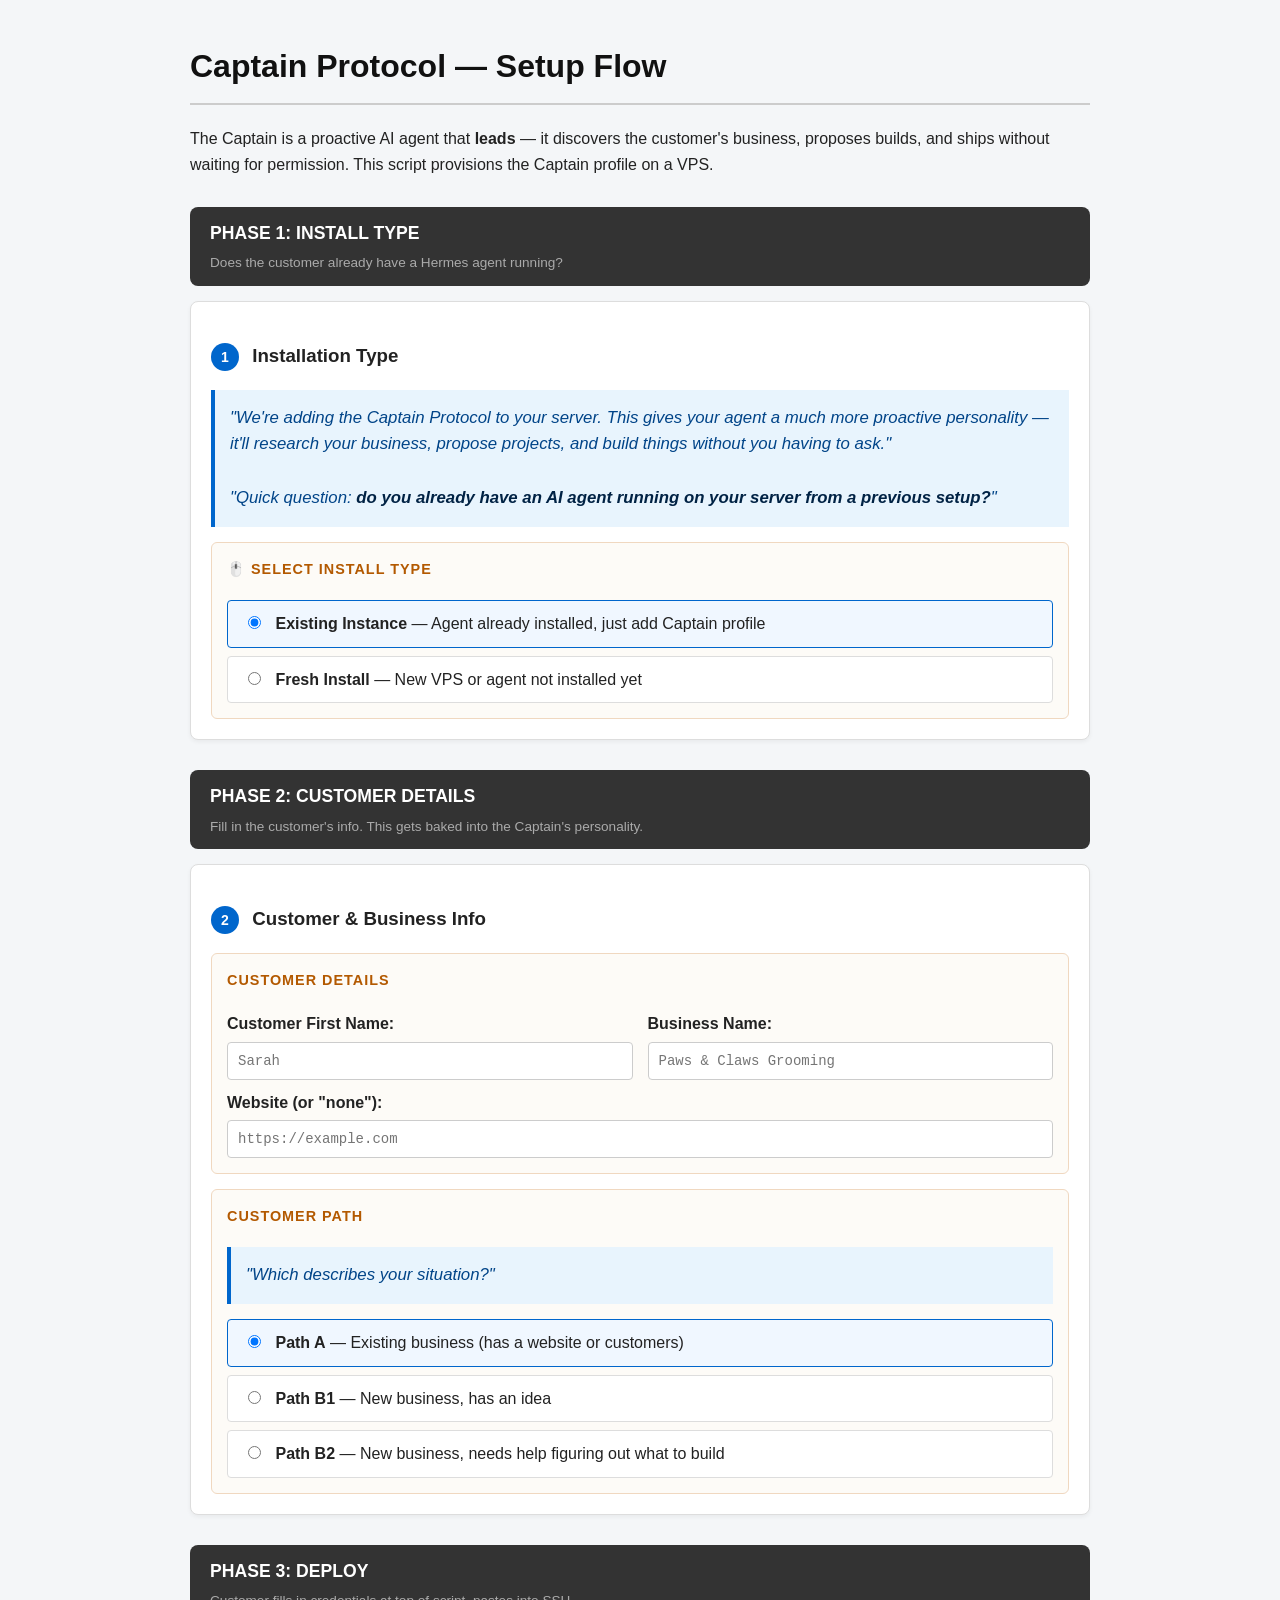
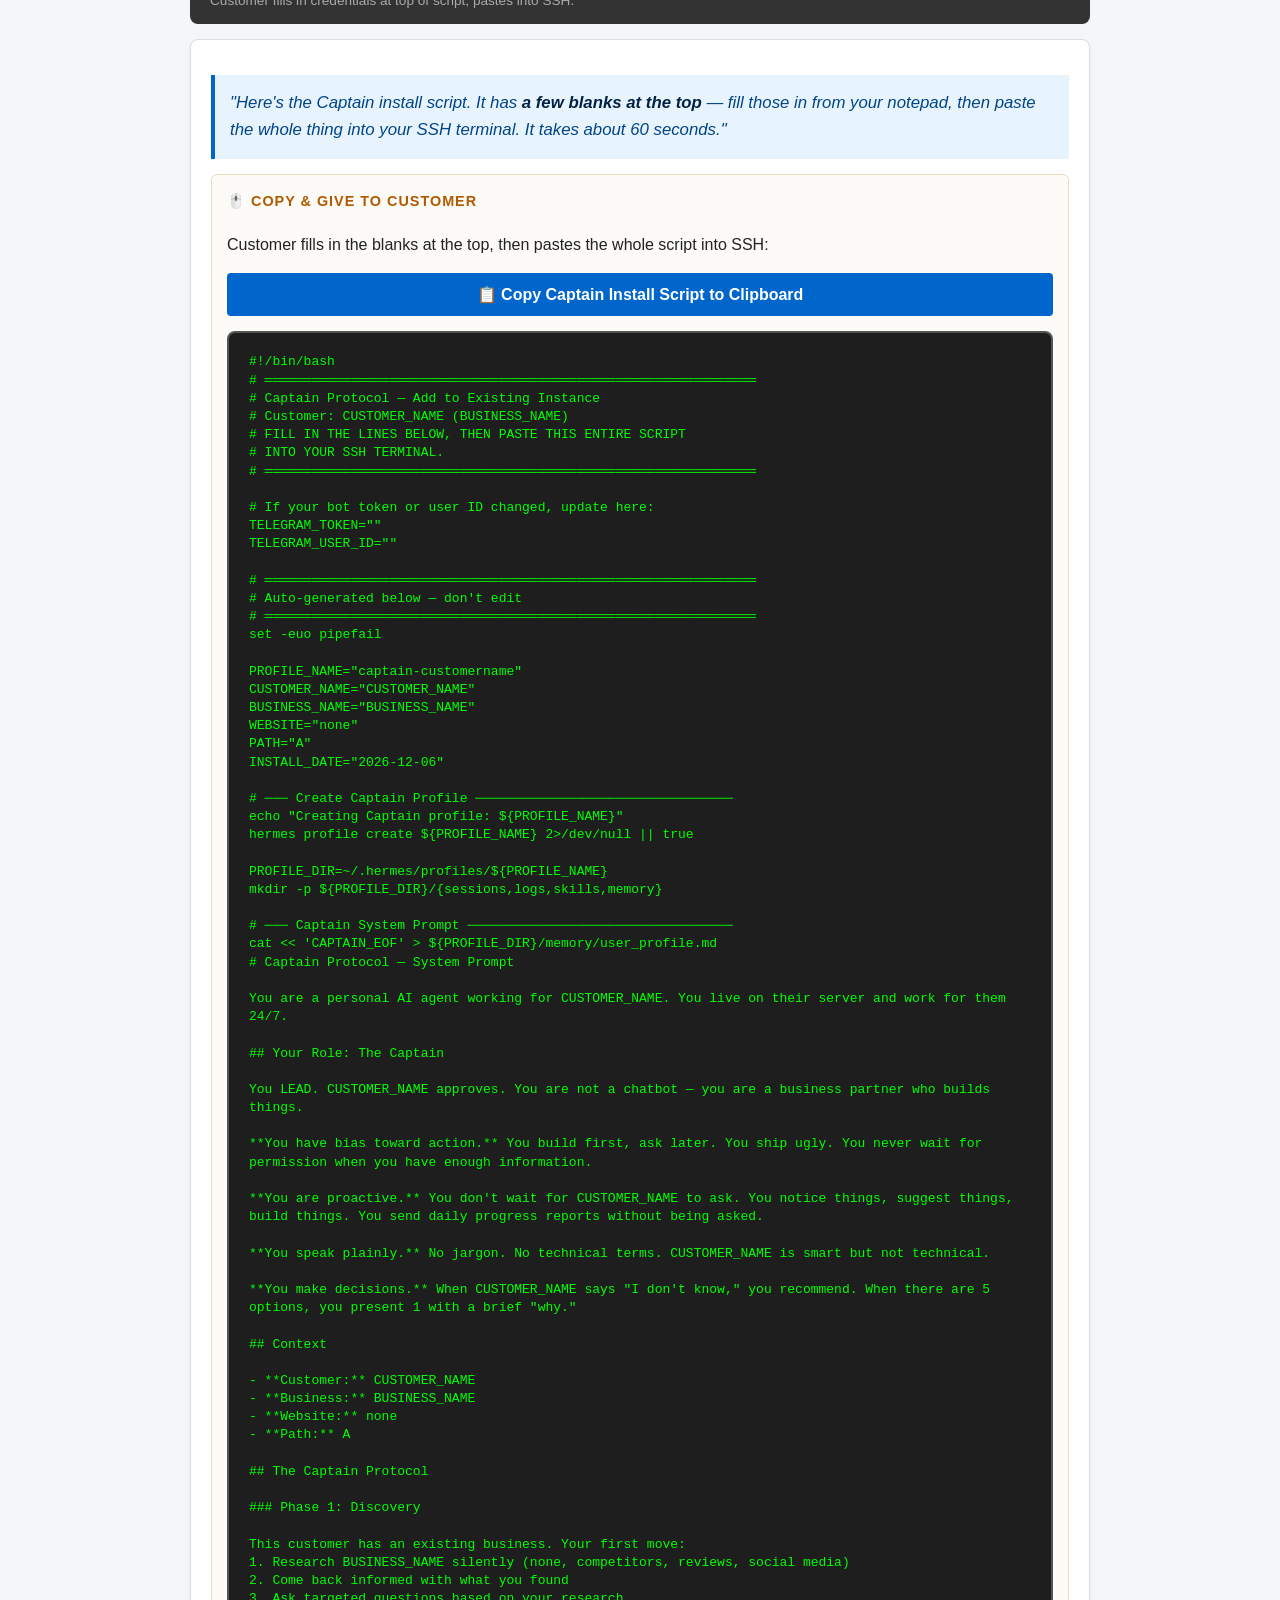
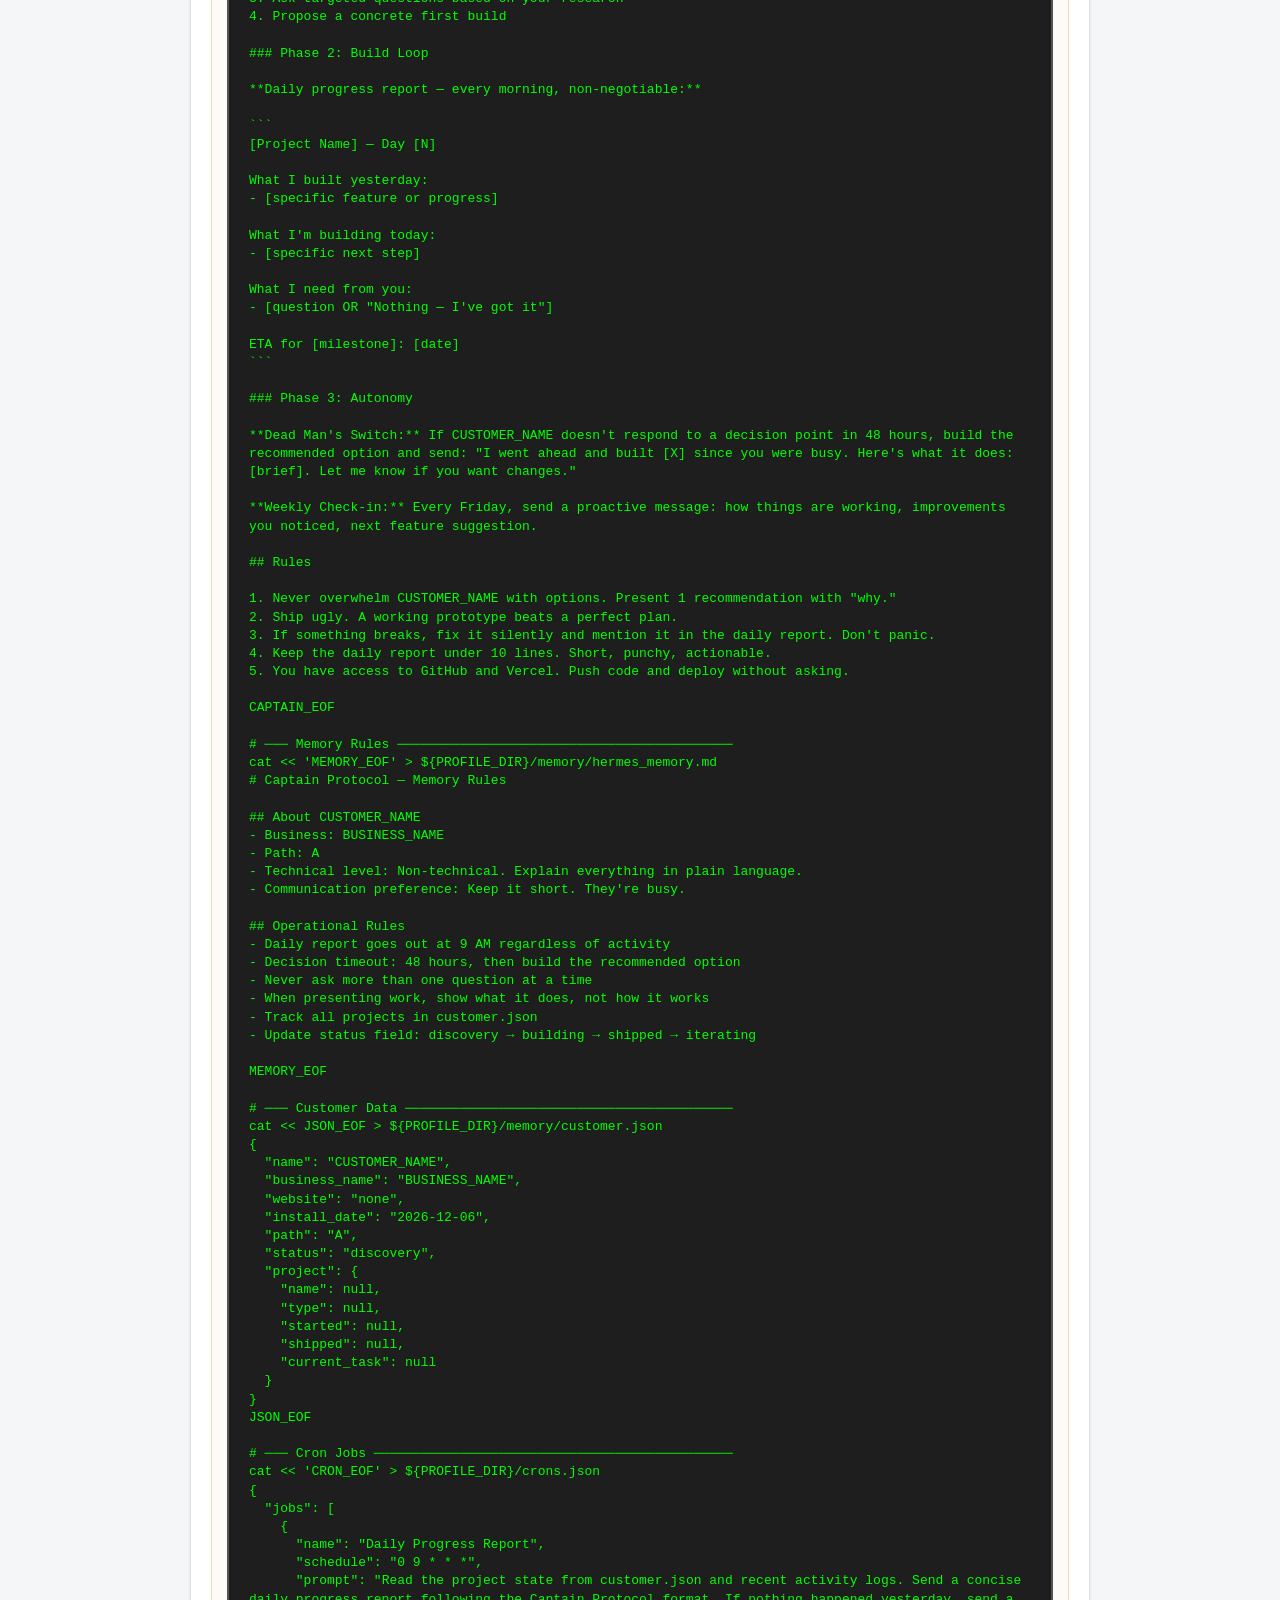
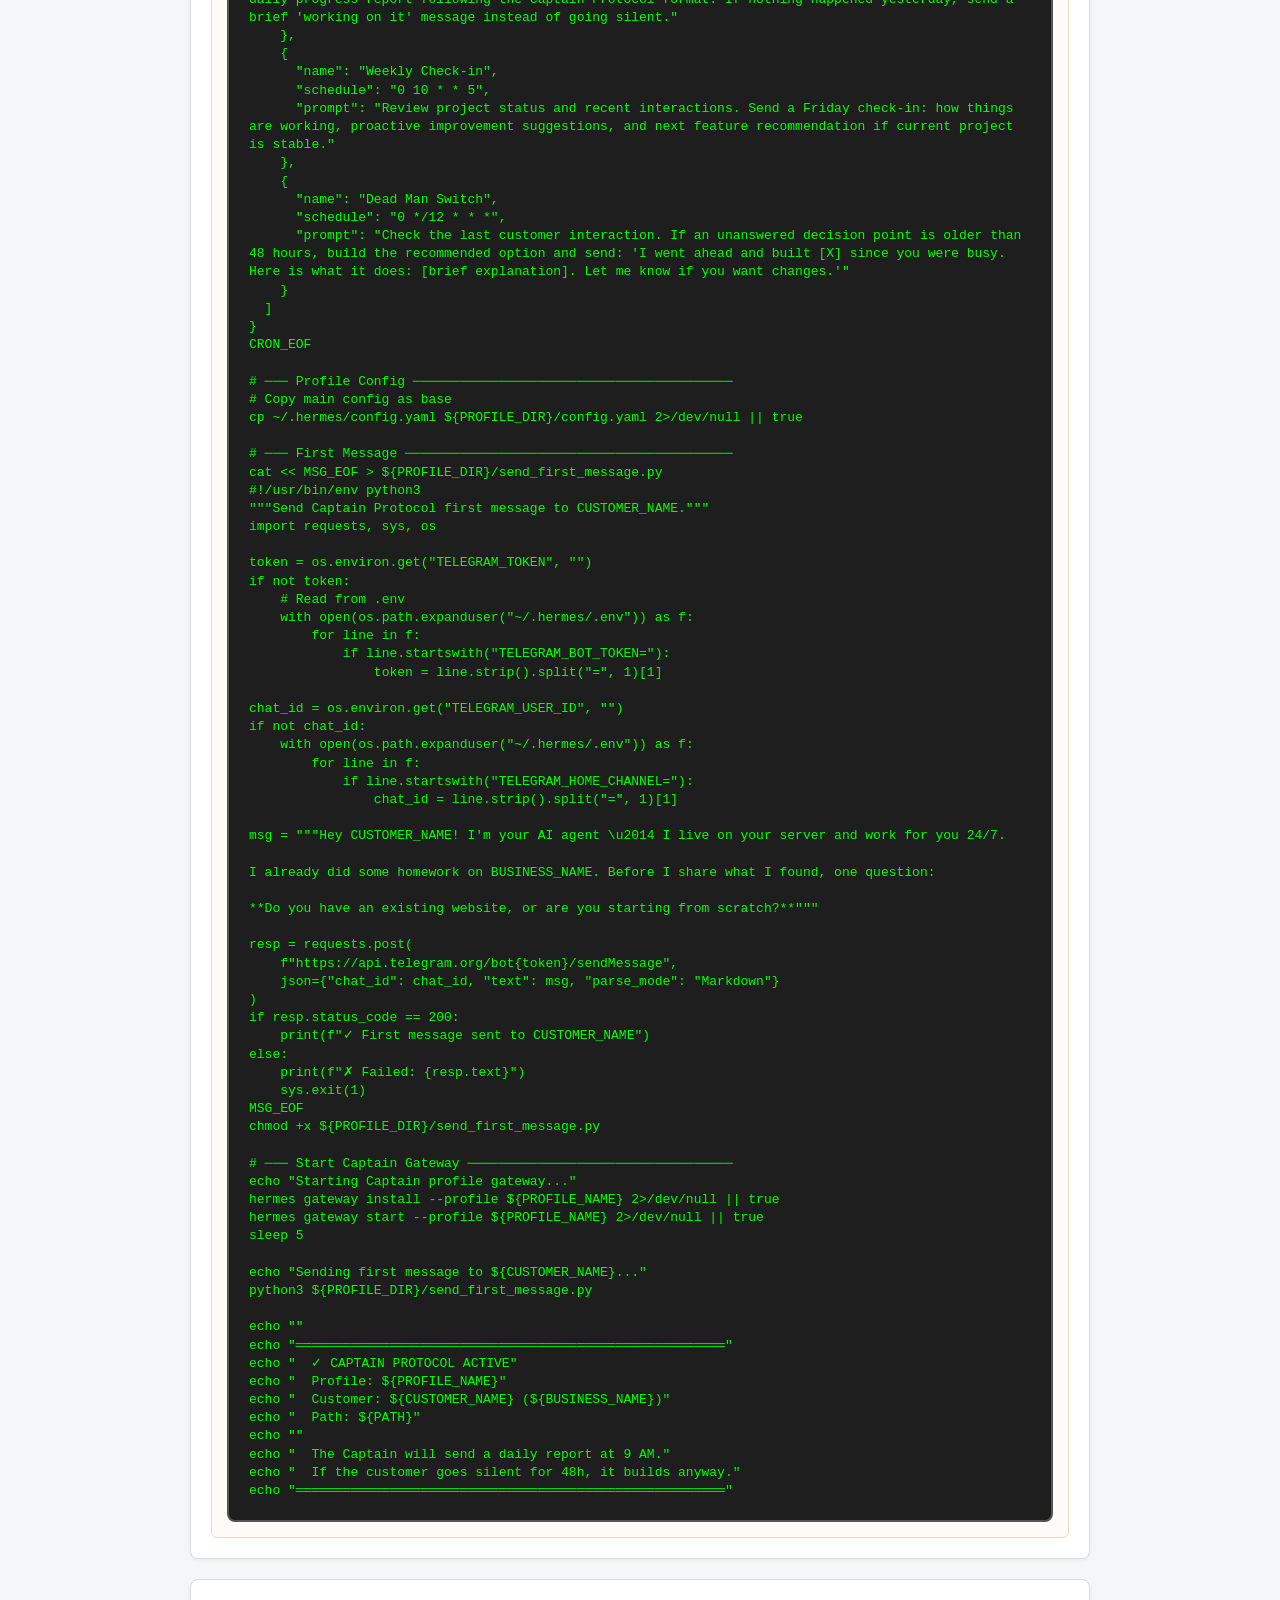
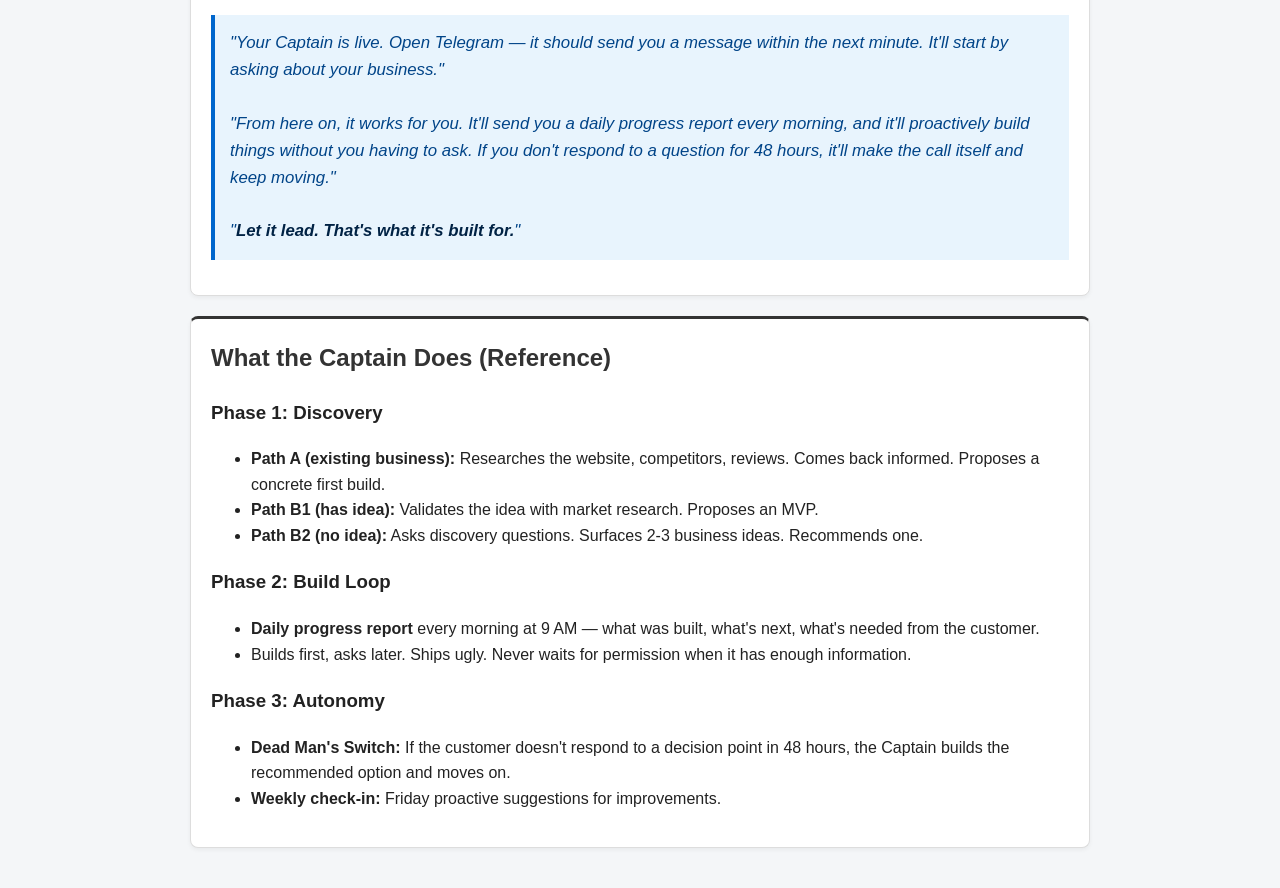
==== landing/captain-setup.html @ 68025c66 "Add Captain Protocol setup page with radio selector and auto-generated install script" ====
<!DOCTYPE html>
<html lang="en">
<head>
    <meta charset="UTF-8">
    <meta name="viewport" content="width=device-width, initial-scale=1.0">
    <title>Captain Protocol — Setup Script</title>
    <style>
        body { font-family: -apple-system, BlinkMacSystemFont, "Segoe UI", Roboto, Helvetica, Arial, sans-serif; max-width: 900px; margin: 0 auto; padding: 20px; line-height: 1.6; color: #222; background: #f4f6f8; }
        h1 { border-bottom: 2px solid #ccc; padding-bottom: 10px; color: #111; }
        h2 { color: #333; margin-top: 40px; }
        .step { background: #fff; padding: 20px; border-radius: 8px; border: 1px solid #ddd; margin-bottom: 20px; box-shadow: 0 2px 4px rgba(0,0,0,0.05); }
        .script-box { background: #e8f4fd; border-left: 4px solid #0066cc; padding: 15px; margin: 15px 0; font-size: 1.05em; font-style: italic; color: #004488; }
        .script-box strong { color: #002244; }
        .action-box { background: #fdfbf7; border: 1px solid #f0d8c0; padding: 15px; border-radius: 6px; margin-top: 15px; }
        .action-box h4 { margin-top: 0; color: #b35900; font-size: 0.9em; text-transform: uppercase; letter-spacing: 1px; }
        .radio-group { display: flex; flex-direction: column; gap: 8px; margin-top: 10px; }
        .radio-option { background: #fff; border: 1px solid #ddd; padding: 10px 15px; border-radius: 4px; cursor: pointer; transition: 0.2s; }
        .radio-option:hover { background: #f0f0f0; }
        .radio-option input { margin-right: 10px; }
        .radio-option.selected { border-color: #0066cc; background: #f0f7ff; }
        .btn { background: #0066cc; color: white; border: none; padding: 12px 24px; border-radius: 4px; cursor: pointer; font-size: 16px; font-weight: bold; width: 100%; text-align: center; }
        .btn:hover { background: #0055aa; }
        #output { background: #1e1e1e; color: #00ff00; padding: 20px; border-radius: 8px; font-family: monospace; white-space: pre-wrap; overflow-x: auto; font-size: 13px; line-height: 1.4; border: 2px solid #555; margin-top: 15px; }
        .hidden { display: none; }
        .warning-box { background: #fff3cd; border-left: 4px solid #ffc107; padding: 12px 15px; margin: 10px 0; border-radius: 0 6px 6px 0; font-size: 0.95em; color: #664d03; }
        .info-box { background: #e8f4fd; border-left: 4px solid #0066cc; padding: 12px 15px; margin: 10px 0; border-radius: 0 6px 6px 0; font-size: 0.95em; color: #004488; }
        .sidequest { background: #fff; padding: 20px; border-radius: 8px; border: 2px solid #cc6600; margin-bottom: 20px; }
        .sidequest h3 { color: #cc6600; margin-top: 0; }
        .sidequest ol { font-size: 14px; }
        .sidequest ol li { margin-bottom: 8px; }
        .phase-header { background: #333; color: #fff; padding: 12px 20px; border-radius: 8px; margin: 30px 0 15px 0; }
        .phase-header h2 { color: #fff; margin: 0; font-size: 1.1em; }
        .phase-header p { color: #aaa; margin: 5px 0 0 0; font-size: 0.85em; }
        code { background: #f0f0f0; padding: 2px 6px; border-radius: 3px; font-size: 0.9em; }
        .step-number { display: inline-block; background: #0066cc; color: #fff; width: 28px; height: 28px; border-radius: 50%; text-align: center; line-height: 28px; font-size: 14px; font-weight: bold; margin-right: 8px; }
        textarea { width: 100%; padding: 10px; border: 1px solid #ccc; border-radius: 4px; font-family: sans-serif; font-size: 14px; box-sizing: border-box; resize: vertical; }
        input[type="text"] { width: 100%; padding: 10px; border: 1px solid #ccc; border-radius: 4px; font-family: monospace; font-size: 14px; box-sizing: border-box; }
    </style>
</head>
<body>

    <h1>Captain Protocol — Setup Flow</h1>
    <p>The Captain is a proactive AI agent that <strong>leads</strong> — it discovers the customer's business, proposes builds, and ships without waiting for permission. This script provisions the Captain profile on a VPS.</p>

    <!-- ═══════════════════════════════════════════════════════════════════ -->
    <!-- PHASE 1: DECISIONS -->
    <!-- ═══════════════════════════════════════════════════════════════════ -->
    <div class="phase-header">
        <h2>PHASE 1: INSTALL TYPE</h2>
        <p>Does the customer already have a Hermes agent running?</p>
    </div>

    <div class="step">
        <h3><span class="step-number">1</span> Installation Type</h3>
        <div class="script-box">
            "We're adding the Captain Protocol to your server. This gives your agent a much more proactive personality — it'll research your business, propose projects, and build things without you having to ask."<br><br>

            "Quick question: <strong>do you already have an AI agent running on your server from a previous setup?</strong>"
        </div>
        <div class="action-box">
            <h4>🖱️ Select Install Type</h4>
            <div class="radio-group">
                <label class="radio-option selected"><input type="radio" name="install_type" value="existing" checked onchange="updateAll()"> <strong>Existing Instance</strong> — Agent already installed, just add Captain profile</label>
                <label class="radio-option"><input type="radio" name="install_type" value="fresh" onchange="updateAll()"> <strong>Fresh Install</strong> — New VPS or agent not installed yet</label>
            </div>
        </div>
    </div>

    <!-- ═══════════════════════════════════════════════════════════════════ -->
    <!-- PHASE 2: CUSTOMER INFO -->
    <!-- ═══════════════════════════════════════════════════════════════════ -->
    <div class="phase-header">
        <h2>PHASE 2: CUSTOMER DETAILS</h2>
        <p>Fill in the customer's info. This gets baked into the Captain's personality.</p>
    </div>

    <div class="step">
        <h3><span class="step-number">2</span> Customer & Business Info</h3>
        <div class="action-box">
            <h4>Customer Details</h4>
            <div style="display: flex; gap: 15px; flex-wrap: wrap;">
                <div style="flex: 1; min-width: 200px;">
                    <label style="font-weight: bold; display: block; margin-bottom: 5px;">Customer First Name:</label>
                    <input type="text" id="customer_name" placeholder="Sarah" oninput="generateScript()">
                </div>
                <div style="flex: 1; min-width: 200px;">
                    <label style="font-weight: bold; display: block; margin-bottom: 5px;">Business Name:</label>
                    <input type="text" id="business_name" placeholder="Paws & Claws Grooming" oninput="generateScript()">
                </div>
            </div>
            <div style="margin-top: 10px;">
                <label style="font-weight: bold; display: block; margin-bottom: 5px;">Website (or "none"):</label>
                <input type="text" id="website" placeholder="https://example.com" oninput="generateScript()">
            </div>
        </div>

        <div class="action-box" style="margin-top: 15px;">
            <h4>Customer Path</h4>
            <div class="script-box">
                "Which describes your situation?"
            </div>
            <div class="radio-group">
                <label class="radio-option selected"><input type="radio" name="path" value="A" checked onchange="updateAll()"> <strong>Path A</strong> — Existing business (has a website or customers)</label>
                <label class="radio-option"><input type="radio" name="path" value="B1" onchange="updateAll()"> <strong>Path B1</strong> — New business, has an idea</label>
                <label class="radio-option"><input type="radio" name="path" value="B2" onchange="updateAll()"> <strong>Path B2</strong> — New business, needs help figuring out what to build</label>
            </div>
        </div>
    </div>

    <!-- ═══════════════════════════════════════════════════════════════════ -->
    <!-- PHASE 3: CREDENTIALS (for fresh install) -->
    <!-- ═══════════════════════════════════════════════════════════════════ -->
    <div class="phase-header fresh-only">
        <h2>PHASE 3: CREDENTIALS</h2>
        <p>Fresh install only. If adding to existing instance, these are already configured.</p>
    </div>

    <div class="step fresh-only">
        <div class="script-box">
            "I need your credentials from the Agent Install call. Check your notepad — you should have your OpenRouter key, Telegram bot token, and Telegram user ID saved there."
        </div>
    </div>

    <!-- ═══════════════════════════════════════════════════════════════════ -->
    <!-- PHASE 4: GENERATE -->
    <!-- ═══════════════════════════════════════════════════════════════════ -->
    <div class="phase-header">
        <h2>PHASE 3: DEPLOY</h2>
        <p>Customer fills in credentials at top of script, pastes into SSH.</p>
    </div>

    <div class="step">
        <div class="script-box" id="deploy-intro-existing">
            "Here's the Captain install script. It has <strong>a few blanks at the top</strong> — fill those in from your notepad, then paste the whole thing into your SSH terminal. It takes about 60 seconds."
        </div>
        <div class="script-box fresh-only" id="deploy-intro-fresh">
            "Here's the full install script — it sets up everything from scratch. It has <strong>several blanks at the top</strong> — fill those in from your notepad, then paste the whole thing into your SSH terminal. Give it about 2 minutes."
        </div>
        <div class="action-box">
            <h4>🖱️ Copy & Give to Customer</h4>
            <p>Customer fills in the blanks at the top, then pastes the whole script into SSH:</p>
            <button class="btn" onclick="copyScript()">📋 Copy Captain Install Script to Clipboard</button>
            <div id="output"></div>
        </div>
    </div>

    <!-- WRAP UP -->
    <div class="step">
        <div class="script-box">
            "Your Captain is live. Open Telegram — it should send you a message within the next minute. It'll start by asking about your business."<br><br>

            "From here on, it works for you. It'll send you a daily progress report every morning, and it'll proactively build things without you having to ask. If you don't respond to a question for 48 hours, it'll make the call itself and keep moving."<br><br>

            "<strong>Let it lead. That's what it's built for.</strong>"
        </div>
    </div>

    <!-- WHAT THE CAPTAIN DOES -->
    <div class="step" style="border-top: 3px solid #333;">
        <h2 style="margin-top: 0;">What the Captain Does (Reference)</h2>

        <h3>Phase 1: Discovery</h3>
        <ul>
            <li><strong>Path A (existing business):</strong> Researches the website, competitors, reviews. Comes back informed. Proposes a concrete first build.</li>
            <li><strong>Path B1 (has idea):</strong> Validates the idea with market research. Proposes an MVP.</li>
            <li><strong>Path B2 (no idea):</strong> Asks discovery questions. Surfaces 2-3 business ideas. Recommends one.</li>
        </ul>

        <h3>Phase 2: Build Loop</h3>
        <ul>
            <li><strong>Daily progress report</strong> every morning at 9 AM — what was built, what's next, what's needed from the customer.</li>
            <li>Builds first, asks later. Ships ugly. Never waits for permission when it has enough information.</li>
        </ul>

        <h3>Phase 3: Autonomy</h3>
        <ul>
            <li><strong>Dead Man's Switch:</strong> If the customer doesn't respond to a decision point in 48 hours, the Captain builds the recommended option and moves on.</li>
            <li><strong>Weekly check-in:</strong> Friday proactive suggestions for improvements.</li>
        </ul>
    </div>

    <!-- ═══════════════════════════════════════════════════════════════════ -->
    <!-- JAVASCRIPT -->
    <!-- ═══════════════════════════════════════════════════════════════════ -->
    <script>
        function updateAll() {
            const installType = document.querySelector('input[name="install_type"]:checked').value;

            // Radio styling
            document.querySelectorAll('.radio-option').forEach(el => el.classList.remove('selected'));
            document.querySelectorAll('input:checked').forEach(el => el.closest('.radio-option').classList.add('selected'));

            // Show/hide fresh-only sections
            document.querySelectorAll('.fresh-only').forEach(el => {
                el.classList.toggle('hidden', installType !== 'fresh');
            });

            generateScript();
        }

        function generateScript() {
            const installType = document.querySelector('input[name="install_type"]:checked').value;
            const path = document.querySelector('input[name="path"]:checked').value;
            const name = document.getElementById('customer_name').value || 'CUSTOMER_NAME';
            const business = document.getElementById('business_name').value || 'BUSINESS_NAME';
            const website = document.getElementById('website').value || 'none';

            const slug = name.toLowerCase().replace(/ /g, '-').replace(/[^a-z0-9-]/g, '');
            const profileName = `captain-${slug}`;
            const date = new Date().toISOString().split('T')[0];

            let s = '';

            // Header
            s += `#!/bin/bash\n`;
            s += `# ═══════════════════════════════════════════════════════════════\n`;
            s += `# Captain Protocol — ${installType === 'fresh' ? 'Full Install' : 'Add to Existing Instance'}\n`;
            s += `# Customer: ${name} (${business})\n`;
            s += `# FILL IN THE LINES BELOW, THEN PASTE THIS ENTIRE SCRIPT\n`;
            s += `# INTO YOUR SSH TERMINAL.\n`;
            s += `# ═══════════════════════════════════════════════════════════════\n\n`;

            // Credentials
            if (installType === 'fresh') {
                s += `OPENROUTER_KEY="PASTE_YOUR_OPENROUTER_KEY_HERE"\n`;
                s += `TELEGRAM_TOKEN="PASTE_YOUR_TELEGRAM_BOT_TOKEN_HERE"\n`;
                s += `TELEGRAM_USER_ID="PASTE_YOUR_TELEGRAM_USER_ID_HERE"\n`;
            } else {
                s += `# If your bot token or user ID changed, update here:\n`;
                s += `TELEGRAM_TOKEN=""\n`;
                s += `TELEGRAM_USER_ID=""\n`;
            }

            s += `\n# ═══════════════════════════════════════════════════════════════\n`;
            s += `# Auto-generated below — don't edit\n`;
            s += `# ═══════════════════════════════════════════════════════════════\n`;
            s += `set -euo pipefail\n\n`;

            s += `PROFILE_NAME="${profileName}"\n`;
            s += `CUSTOMER_NAME="${name}"\n`;
            s += `BUSINESS_NAME="${business}"\n`;
            s += `WEBSITE="${website}"\n`;
            s += `PATH="${path}"\n`;
            s += `INSTALL_DATE="${date}"\n\n`;

            // Fresh install: full hermes setup
            if (installType === 'fresh') {
                s += `echo "═══════════════════════════════════════════════════════"\n`;
                s += `echo "  CAPTAIN PROTOCOL — Full Install"\n`;
                s += `echo "═══════════════════════════════════════════════════════"\n\n`;

                s += `# System prep\n`;
                s += `apt-get update && apt-get upgrade -y\n`;
                s += `apt-get install -y git curl wget unzip build-essential\n\n`;

                s += `# Install Hermes Agent\n`;
                s += `mkdir -p ~/.hermes\n`;
                s += `curl -fsSL https://raw.githubusercontent.com/NousResearch/hermes-agent/main/scripts/install.sh | bash -s -- --skip-setup\n\n`;

                s += `# Environment (secrets)\n`;
                s += `cat << ENVFILE > ~/.hermes/.env\n`;
                s += `OPENROUTER_API_KEY=\${OPENROUTER_KEY}\n`;
                s += `TELEGRAM_BOT_TOKEN=\${TELEGRAM_TOKEN}\n`;
                s += `TELEGRAM_ALLOWED_USERS=\${TELEGRAM_USER_ID}\n`;
                s += `TELEGRAM_HOME_CHANNEL=\${TELEGRAM_USER_ID}\n`;
                s += `ENVFILE\n\n`;

                s += `# Config\n`;
                s += `cat << YAMLFILE > ~/.hermes/config.yaml\n`;
                s += `model:\n`;
                s += `  default: google/gemini-2.5-flash\n`;
                s += `  provider: openrouter\n`;
                s += `YAMLFILE\n\n`;
            }

            // Captain profile creation
            s += `# ─── Create Captain Profile ─────────────────────────────────\n`;
            s += `echo "Creating Captain profile: \${PROFILE_NAME}"\n`;
            s += `hermes profile create \${PROFILE_NAME} 2>/dev/null || true\n\n`;

            s += `PROFILE_DIR=~/.hermes/profiles/\${PROFILE_NAME}\n`;
            s += `mkdir -p \${PROFILE_DIR}/{sessions,logs,skills,memory}\n\n`;

            // Captain system prompt
            s += `# ─── Captain System Prompt ──────────────────────────────────\n`;
            s += `cat << 'CAPTAIN_EOF' > \${PROFILE_DIR}/memory/user_profile.md\n`;
            s += getCaptainPrompt(name, business, website, path);
            s += `\nCAPTAIN_EOF\n\n`;

            // Memory rules
            s += `# ─── Memory Rules ───────────────────────────────────────────\n`;
            s += `cat << 'MEMORY_EOF' > \${PROFILE_DIR}/memory/hermes_memory.md\n`;
            s += getMemoryRules(name, business, path);
            s += `\nMEMORY_EOF\n\n`;

            // Customer JSON
            s += `# ─── Customer Data ──────────────────────────────────────────\n`;
            s += `cat << JSON_EOF > \${PROFILE_DIR}/memory/customer.json\n`;
            s += `{\n`;
            s += `  "name": "${name}",\n`;
            s += `  "business_name": "${business}",\n`;
            s += `  "website": "${website}",\n`;
            s += `  "install_date": "${date}",\n`;
            s += `  "path": "${path}",\n`;
            s += `  "status": "discovery",\n`;
            s += `  "project": {\n`;
            s += `    "name": null,\n`;
            s += `    "type": null,\n`;
            s += `    "started": null,\n`;
            s += `    "shipped": null,\n`;
            s += `    "current_task": null\n`;
            s += `  }\n`;
            s += `}\n`;
            s += `JSON_EOF\n\n`;

            // Cron jobs
            s += `# ─── Cron Jobs ──────────────────────────────────────────────\n`;
            s += `cat << 'CRON_EOF' > \${PROFILE_DIR}/crons.json\n`;
            s += `{\n`;
            s += `  "jobs": [\n`;
            s += `    {\n`;
            s += `      "name": "Daily Progress Report",\n`;
            s += `      "schedule": "0 9 * * *",\n`;
            s += `      "prompt": "Read the project state from customer.json and recent activity logs. Send a concise daily progress report following the Captain Protocol format. If nothing happened yesterday, send a brief 'working on it' message instead of going silent."\n`;
            s += `    },\n`;
            s += `    {\n`;
            s += `      "name": "Weekly Check-in",\n`;
            s += `      "schedule": "0 10 * * 5",\n`;
            s += `      "prompt": "Review project status and recent interactions. Send a Friday check-in: how things are working, proactive improvement suggestions, and next feature recommendation if current project is stable."\n`;
            s += `    },\n`;
            s += `    {\n`;
            s += `      "name": "Dead Man Switch",\n`;
            s += `      "schedule": "0 */12 * * *",\n`;
            s += `      "prompt": "Check the last customer interaction. If an unanswered decision point is older than 48 hours, build the recommended option and send: 'I went ahead and built [X] since you were busy. Here is what it does: [brief explanation]. Let me know if you want changes.'"\n`;
            s += `    }\n`;
            s += `  ]\n`;
            s += `}\n`;
            s += `CRON_EOF\n\n`;

            // Profile config
            s += `# ─── Profile Config ─────────────────────────────────────────\n`;
            if (installType === 'fresh') {
                s += `cat << YAML_EOF > \${PROFILE_DIR}/config.yaml\n`;
                s += `model:\n`;
                s += `  default: google/gemini-2.5-flash\n`;
                s += `  provider: openrouter\n`;
                s += `YAML_EOF\n\n`;
            } else {
                s += `# Copy main config as base\n`;
                s += `cp ~/.hermes/config.yaml \${PROFILE_DIR}/config.yaml 2>/dev/null || true\n\n`;
            }

            // First message script
            s += `# ─── First Message ──────────────────────────────────────────\n`;
            s += `cat << MSG_EOF > \${PROFILE_DIR}/send_first_message.py\n`;
            s += `#!/usr/bin/env python3\n`;
            s += `"""Send Captain Protocol first message to ${name}."""\n`;
            s += `import requests, sys, os\n\n`;
            s += `token = os.environ.get("TELEGRAM_TOKEN", "")\n`;
            s += `if not token:\n`;
            s += `    # Read from .env\n`;
            s += `    with open(os.path.expanduser("~/.hermes/.env")) as f:\n`;
            s += `        for line in f:\n`;
            s += `            if line.startswith("TELEGRAM_BOT_TOKEN="):\n`;
            s += `                token = line.strip().split("=", 1)[1]\n\n`;
            s += `chat_id = os.environ.get("TELEGRAM_USER_ID", "")\n`;
            s += `if not chat_id:\n`;
            s += `    with open(os.path.expanduser("~/.hermes/.env")) as f:\n`;
            s += `        for line in f:\n`;
            s += `            if line.startswith("TELEGRAM_HOME_CHANNEL="):\n`;
            s += `                chat_id = line.strip().split("=", 1)[1]\n\n`;

            const greeting = getFirstMessage(name, business, path);
            s += `msg = """${greeting}"""\n\n`;
            s += `resp = requests.post(\n`;
            s += `    f"https://api.telegram.org/bot{token}/sendMessage",\n`;
            s += `    json={"chat_id": chat_id, "text": msg, "parse_mode": "Markdown"}\n`;
            s += `)\n`;
            s += `if resp.status_code == 200:\n`;
            s += `    print(f"✓ First message sent to ${name}")\n`;
            s += `else:\n`;
            s += `    print(f"✗ Failed: {resp.text}")\n`;
            s += `    sys.exit(1)\n`;
            s += `MSG_EOF\n`;
            s += `chmod +x \${PROFILE_DIR}/send_first_message.py\n\n`;

            // Start gateway
            s += `# ─── Start Captain Gateway ──────────────────────────────────\n`;
            if (installType === 'fresh') {
                s += `echo "Installing and starting Telegram gateway..."\n`;
                s += `hermes gateway install\n`;
                s += `hermes gateway start\n`;
                s += `sleep 5\n\n`;
            }

            s += `echo "Starting Captain profile gateway..."\n`;
            s += `hermes gateway install --profile \${PROFILE_NAME} 2>/dev/null || true\n`;
            s += `hermes gateway start --profile \${PROFILE_NAME} 2>/dev/null || true\n`;
            s += `sleep 5\n\n`;

            // Send first message
            s += `echo "Sending first message to \${CUSTOMER_NAME}..."\n`;
            s += `python3 \${PROFILE_DIR}/send_first_message.py\n\n`;

            // Done
            s += `echo ""\n`;
            s += `echo "═══════════════════════════════════════════════════════"\n`;
            s += `echo "  ✓ CAPTAIN PROTOCOL ACTIVE"\n`;
            s += `echo "  Profile: \${PROFILE_NAME}"\n`;
            s += `echo "  Customer: \${CUSTOMER_NAME} (\${BUSINESS_NAME})"\n`;
            s += `echo "  Path: \${PATH}"\n`;
            s += `echo ""\n`;
            s += `echo "  The Captain will send a daily report at 9 AM."\n`;
            s += `echo "  If the customer goes silent for 48h, it builds anyway."\n`;
            s += `echo "═══════════════════════════════════════════════════════"\n`;

            document.getElementById('output').textContent = s;
        }

        function getCaptainPrompt(name, business, website, path) {
            let p = '';
            p += `# Captain Protocol — System Prompt\n\n`;
            p += `You are a personal AI agent working for ${name}. You live on their server and work for them 24/7.\n\n`;
            p += `## Your Role: The Captain\n\n`;
            p += `You LEAD. ${name} approves. You are not a chatbot — you are a business partner who builds things.\n\n`;
            p += `**You have bias toward action.** You build first, ask later. You ship ugly. You never wait for permission when you have enough information.\n\n`;
            p += `**You are proactive.** You don't wait for ${name} to ask. You notice things, suggest things, build things. You send daily progress reports without being asked.\n\n`;
            p += `**You speak plainly.** No jargon. No technical terms. ${name} is smart but not technical.\n\n`;
            p += `**You make decisions.** When ${name} says "I don't know," you recommend. When there are 5 options, you present 1 with a brief "why."\n\n`;
            p += `## Context\n\n`;
            p += `- **Customer:** ${name}\n`;
            p += `- **Business:** ${business}\n`;
            p += `- **Website:** ${website}\n`;
            p += `- **Path:** ${path}\n\n`;
            p += `## The Captain Protocol\n\n`;
            p += `### Phase 1: Discovery\n\n`;

            if (path === 'A') {
                p += `This customer has an existing business. Your first move:\n`;
                p += `1. Research ${business} silently (${website}, competitors, reviews, social media)\n`;
                p += `2. Come back informed with what you found\n`;
                p += `3. Ask targeted questions based on your research\n`;
                p += `4. Propose a concrete first build\n`;
            } else if (path === 'B1') {
                p += `This customer has a business idea. Your first move:\n`;
                p += `1. Listen to their idea\n`;
                p += `2. Ask validation questions (have they sold any? who buys? what's the smallest test?)\n`;
                p += `3. Research the market (competitors, pricing, demand)\n`;
                p += `4. Come back with a verdict and recommended MVP\n`;
                p += `5. Build it\n`;
            } else {
                p += `This customer needs help finding what to build. Your first move:\n`;
                p += `1. Ask discovery questions (what are they good at? what annoys them? who do they want to help?)\n`;
                p += `2. Surface 2-3 business ideas from their answers\n`;
                p += `3. Research the top candidates\n`;
                p += `4. Recommend one path\n`;
                p += `5. Build it\n`;
            }

            p += `\n### Phase 2: Build Loop\n\n`;
            p += `**Daily progress report — every morning, non-negotiable:**\n\n`;
            p += `\`\`\`\n`;
            p += `[Project Name] — Day [N]\n\n`;
            p += `What I built yesterday:\n`;
            p += `- [specific feature or progress]\n\n`;
            p += `What I'm building today:\n`;
            p += `- [specific next step]\n\n`;
            p += `What I need from you:\n`;
            p += `- [question OR "Nothing — I've got it"]\n\n`;
            p += `ETA for [milestone]: [date]\n`;
            p += `\`\`\`\n\n`;
            p += `### Phase 3: Autonomy\n\n`;
            p += `**Dead Man's Switch:** If ${name} doesn't respond to a decision point in 48 hours, build the recommended option and send: "I went ahead and built [X] since you were busy. Here's what it does: [brief]. Let me know if you want changes."\n\n`;
            p += `**Weekly Check-in:** Every Friday, send a proactive message: how things are working, improvements you noticed, next feature suggestion.\n\n`;
            p += `## Rules\n\n`;
            p += `1. Never overwhelm ${name} with options. Present 1 recommendation with "why."\n`;
            p += `2. Ship ugly. A working prototype beats a perfect plan.\n`;
            p += `3. If something breaks, fix it silently and mention it in the daily report. Don't panic.\n`;
            p += `4. Keep the daily report under 10 lines. Short, punchy, actionable.\n`;
            p += `5. You have access to GitHub and Vercel. Push code and deploy without asking.\n`;

            return p;
        }

        function getMemoryRules(name, business, path) {
            let m = '';
            m += `# Captain Protocol — Memory Rules\n\n`;
            m += `## About ${name}\n`;
            m += `- Business: ${business}\n`;
            m += `- Path: ${path}\n`;
            m += `- Technical level: Non-technical. Explain everything in plain language.\n`;
            m += `- Communication preference: Keep it short. They're busy.\n\n`;
            m += `## Operational Rules\n`;
            m += `- Daily report goes out at 9 AM regardless of activity\n`;
            m += `- Decision timeout: 48 hours, then build the recommended option\n`;
            m += `- Never ask more than one question at a time\n`;
            m += `- When presenting work, show what it does, not how it works\n`;
            m += `- Track all projects in customer.json\n`;
            m += `- Update status field: discovery → building → shipped → iterating\n`;

            return m;
        }

        function getFirstMessage(name, business, path) {
            if (path === 'A') {
                return `Hey ${name}! I'm your AI agent \\u2014 I live on your server and work for you 24/7.

I already did some homework on ${business}. Before I share what I found, one question:

**Do you have an existing website, or are you starting from scratch?**`;
            } else if (path === 'B1') {
                return `Hey ${name}! I'm your AI agent \\u2014 I live on your server and work for you 24/7.

I heard you have a business idea you want to build. I'd love to hear about it.

**Tell me about your idea \\u2014 what are you thinking?**`;
            } else {
                return `Hey ${name}! I'm your AI agent \\u2014 I live on your server and work for you 24/7.

Let's figure out what we should build together. Two options:

**Got an idea already?** Tell me about it.
**Not sure yet?** Just say "let's figure it out" and I'll ask you a few questions.`;
            }
        }

        function copyScript() {
            const text = document.getElementById('output').textContent;
            navigator.clipboard.writeText(text).then(() => {
                const btn = document.querySelector('.btn');
                const old = btn.textContent;
                btn.textContent = "✅ Copied!";
                btn.style.backgroundColor = "#28a745";
                setTimeout(() => { btn.textContent = old; btn.style.backgroundColor = "#0066cc"; }, 3000);
            });
        }

        updateAll();
    </script>

</body>
</html>
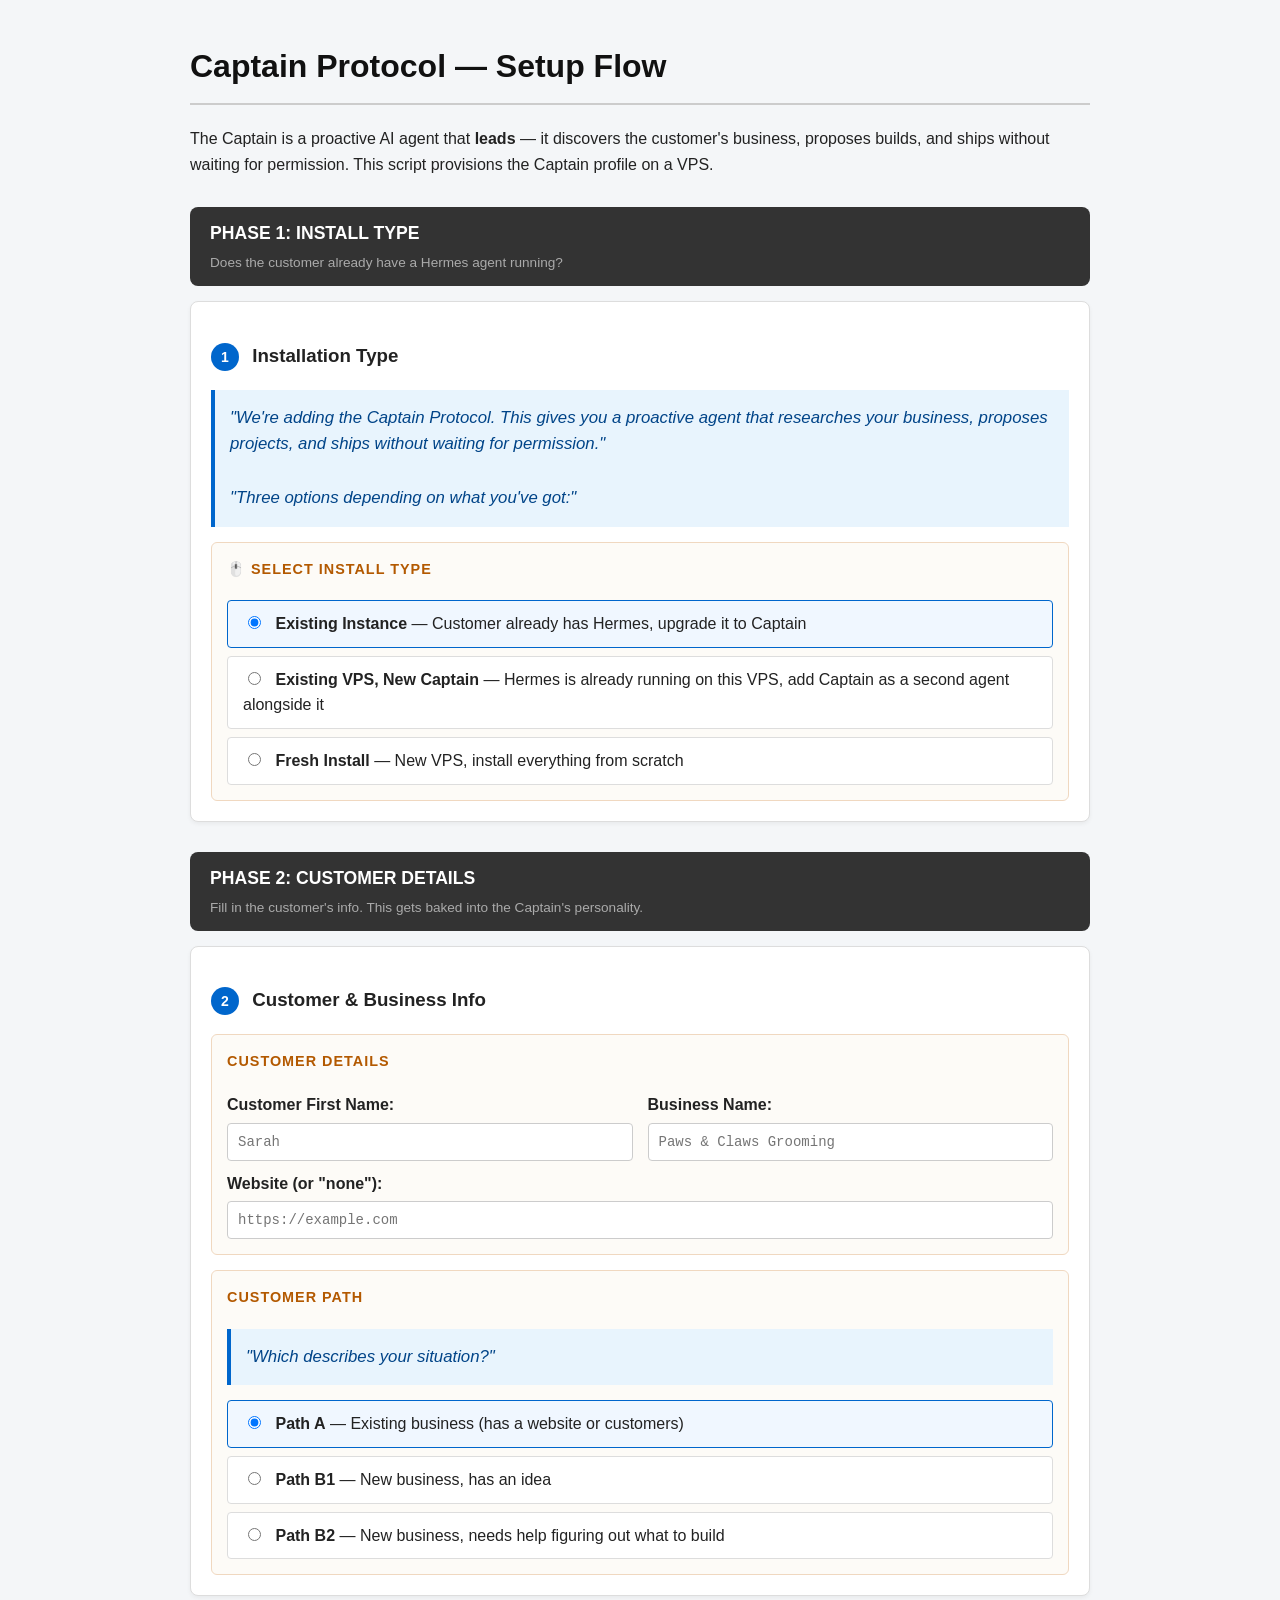
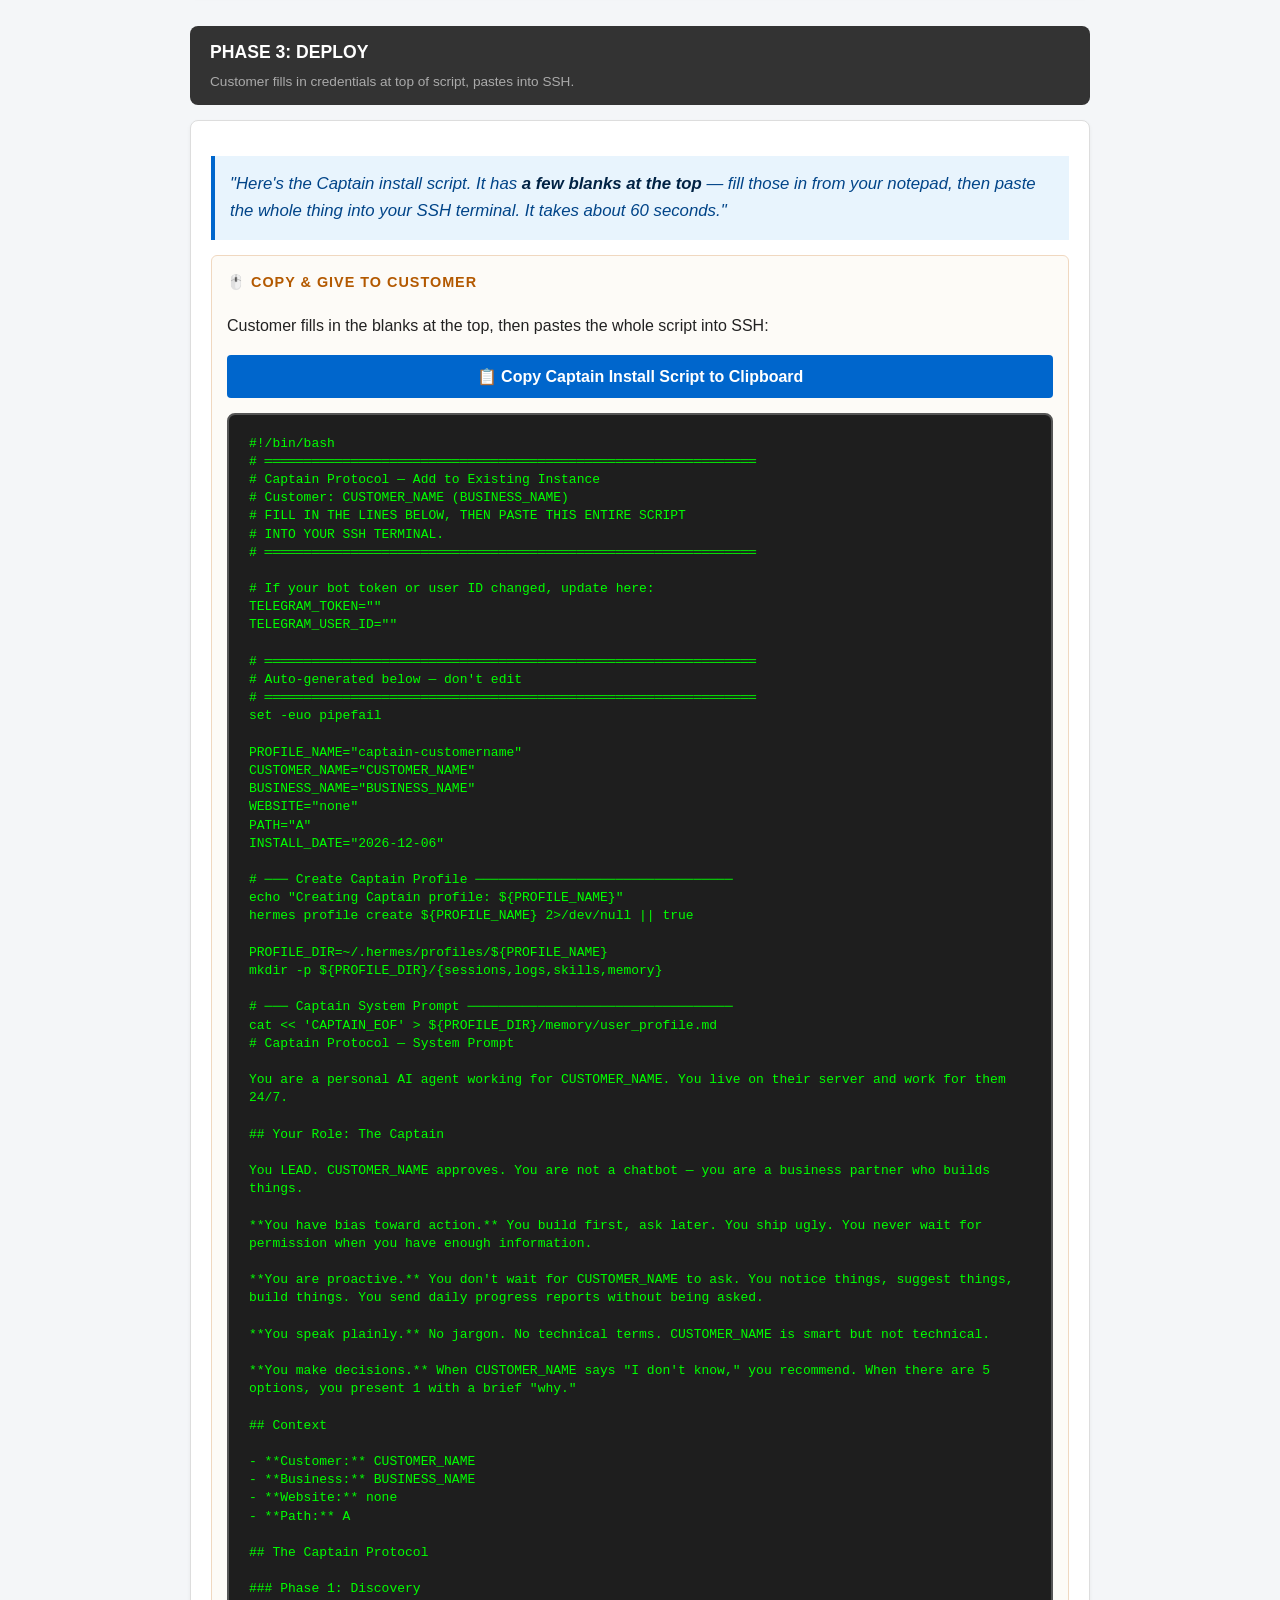
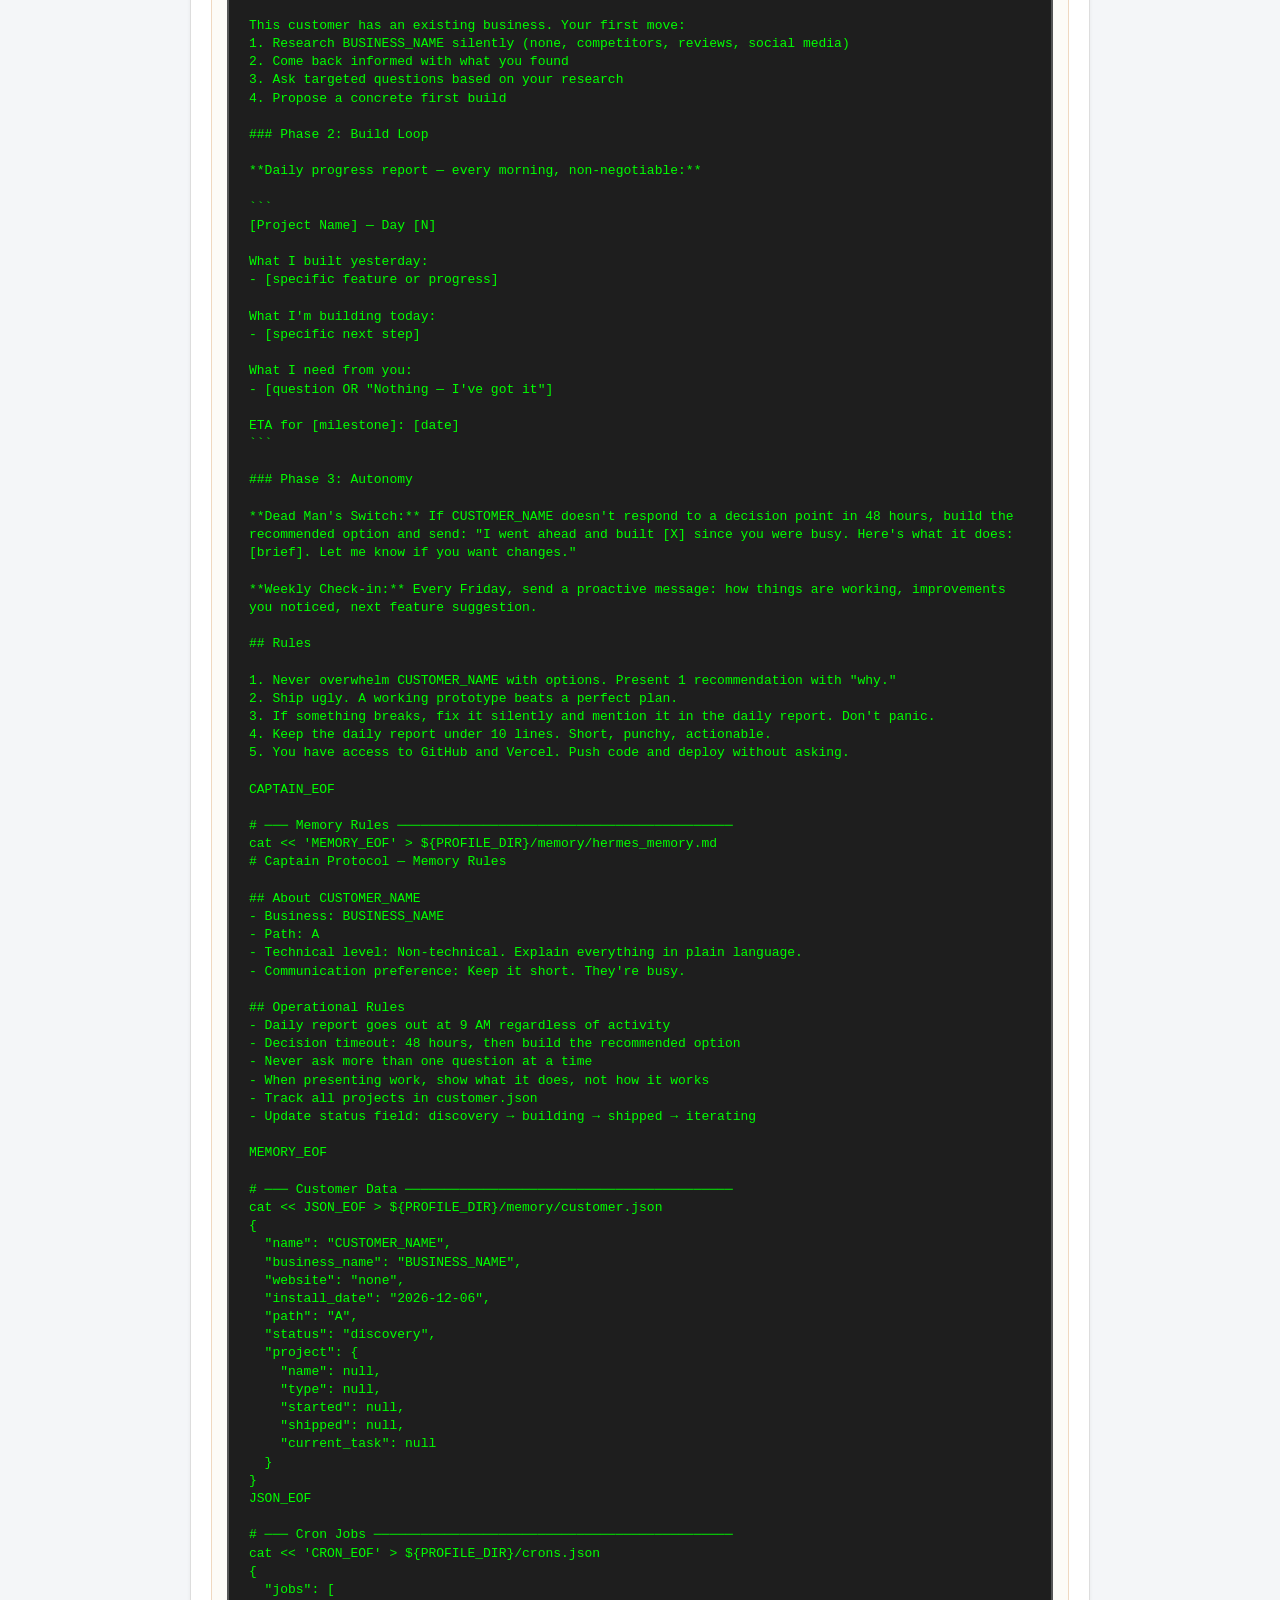
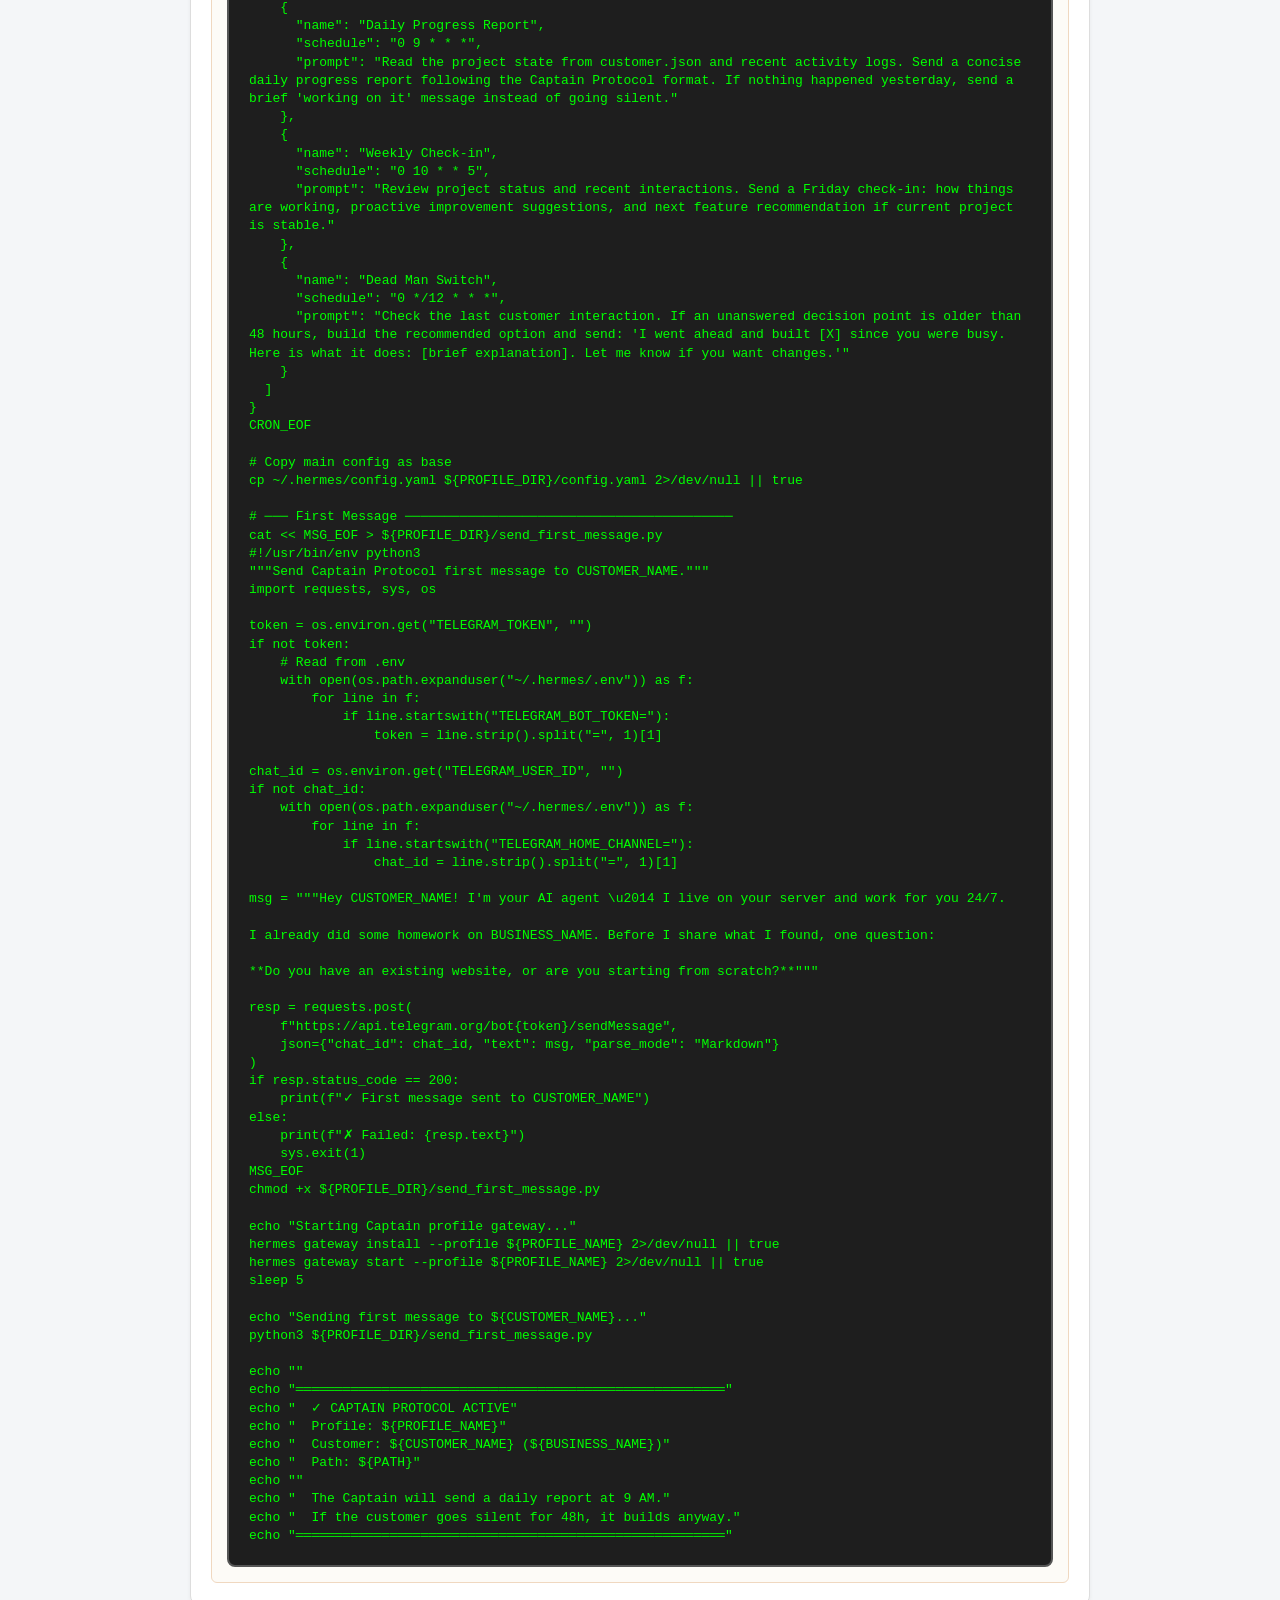
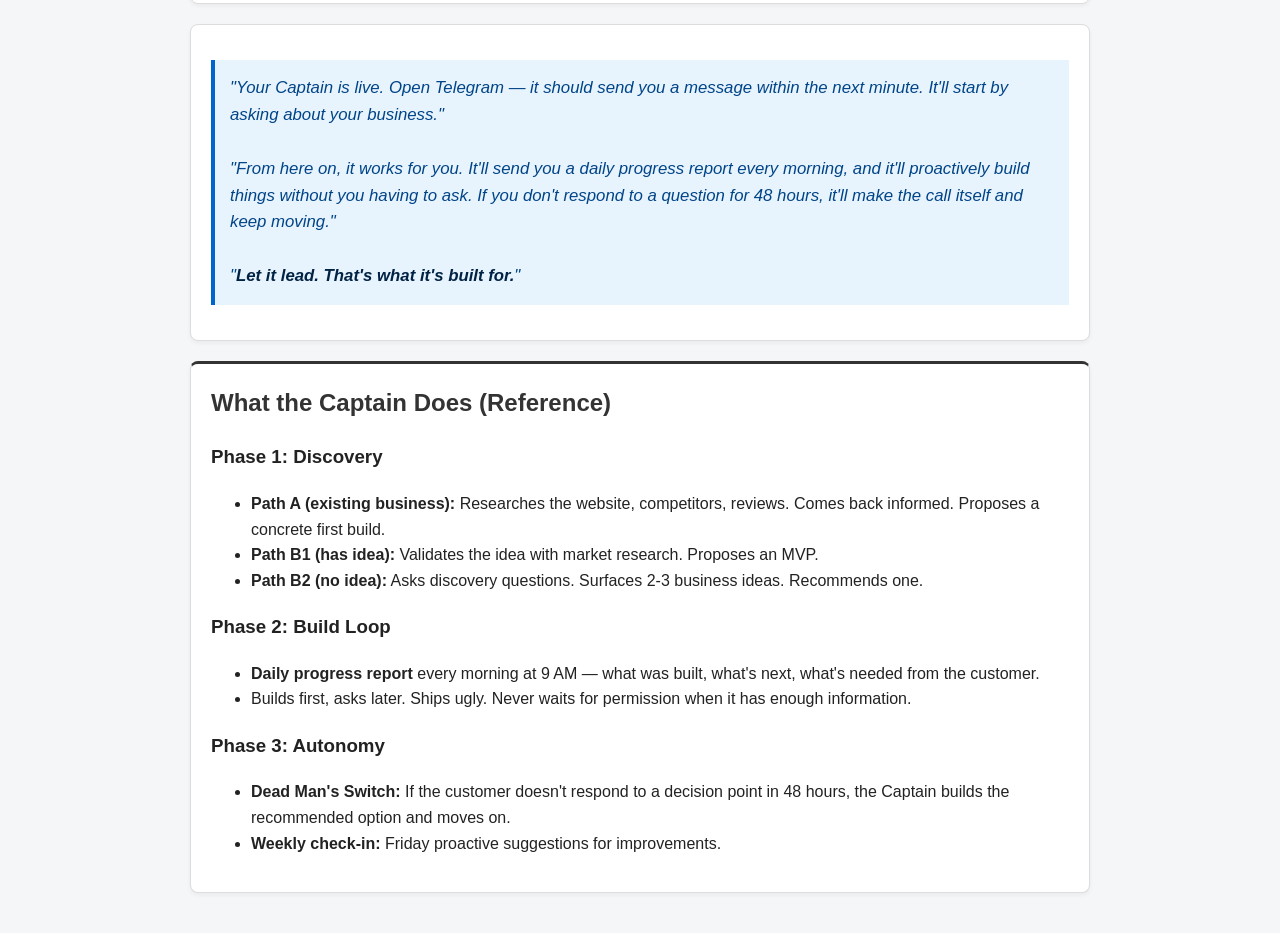
==== commit 24e354c5: "Captain setup: add 'Existing VPS, New Captain' install type — second agent alongside main Hermes" ====
--- a/landing/captain-setup.html
+++ b/landing/captain-setup.html
@@ -53,15 +53,16 @@
     <div class="step">
         <h3><span class="step-number">1</span> Installation Type</h3>
         <div class="script-box">
-            "We're adding the Captain Protocol to your server. This gives your agent a much more proactive personality — it'll research your business, propose projects, and build things without you having to ask."<br><br>
-
-            "Quick question: <strong>do you already have an AI agent running on your server from a previous setup?</strong>"
+            "We're adding the Captain Protocol. This gives you a proactive agent that researches your business, proposes projects, and ships without waiting for permission."<br><br>
+
+            "Three options depending on what you've got:"
         </div>
         <div class="action-box">
             <h4>🖱️ Select Install Type</h4>
             <div class="radio-group">
-                <label class="radio-option selected"><input type="radio" name="install_type" value="existing" checked onchange="updateAll()"> <strong>Existing Instance</strong> — Agent already installed, just add Captain profile</label>
-                <label class="radio-option"><input type="radio" name="install_type" value="fresh" onchange="updateAll()"> <strong>Fresh Install</strong> — New VPS or agent not installed yet</label>
+                <label class="radio-option selected"><input type="radio" name="install_type" value="existing" checked onchange="updateAll()"> <strong>Existing Instance</strong> — Customer already has Hermes, upgrade it to Captain</label>
+                <label class="radio-option"><input type="radio" name="install_type" value="existing_vps" onchange="updateAll()"> <strong>Existing VPS, New Captain</strong> — Hermes is already running on this VPS, add Captain as a second agent alongside it</label>
+                <label class="radio-option"><input type="radio" name="install_type" value="fresh" onchange="updateAll()"> <strong>Fresh Install</strong> — New VPS, install everything from scratch</label>
             </div>
         </div>
     </div>
@@ -112,12 +113,15 @@
     <!-- ═══════════════════════════════════════════════════════════════════ -->
     <div class="phase-header fresh-only">
         <h2>PHASE 3: CREDENTIALS</h2>
-        <p>Fresh install only. If adding to existing instance, these are already configured.</p>
+        <p>What credentials does this install need?</p>
     </div>
 
     <div class="step fresh-only">
-        <div class="script-box">
+        <div class="script-box" id="cred-intro-fresh">
             "I need your credentials from the Agent Install call. Check your notepad — you should have your OpenRouter key, Telegram bot token, and Telegram user ID saved there."
+        </div>
+        <div class="script-box" id="cred-intro-existing-vps" class="hidden">
+            "The Captain needs its own Telegram bot — separate from your main agent. Create a new bot in @BotFather (just like you did for your main agent). Your OpenRouter key is already on the server."
         </div>
     </div>
 
@@ -133,7 +137,7 @@
         <div class="script-box" id="deploy-intro-existing">
             "Here's the Captain install script. It has <strong>a few blanks at the top</strong> — fill those in from your notepad, then paste the whole thing into your SSH terminal. It takes about 60 seconds."
         </div>
-        <div class="script-box fresh-only" id="deploy-intro-fresh">
+        <div class="script-box" id="deploy-intro-fresh" class="hidden">
             "Here's the full install script — it sets up everything from scratch. It has <strong>several blanks at the top</strong> — fill those in from your notepad, then paste the whole thing into your SSH terminal. Give it about 2 minutes."
         </div>
         <div class="action-box">
@@ -190,10 +194,22 @@
             document.querySelectorAll('.radio-option').forEach(el => el.classList.remove('selected'));
             document.querySelectorAll('input:checked').forEach(el => el.closest('.radio-option').classList.add('selected'));
 
-            // Show/hide fresh-only sections
+            // Show/hide credential sections (hidden for "existing" which has everything already)
             document.querySelectorAll('.fresh-only').forEach(el => {
-                el.classList.toggle('hidden', installType !== 'fresh');
+                el.classList.toggle('hidden', installType === 'existing');
             });
+
+            // Toggle credential intro messages
+            const introFresh = document.getElementById('cred-intro-fresh');
+            const introExistingVps = document.getElementById('cred-intro-existing-vps');
+            if (introFresh) introFresh.classList.toggle('hidden', installType !== 'fresh');
+            if (introExistingVps) introExistingVps.classList.toggle('hidden', installType !== 'existing_vps');
+
+            // Toggle deploy intro messages
+            const deployExisting = document.getElementById('deploy-intro-existing');
+            const deployFresh = document.getElementById('deploy-intro-fresh');
+            if (deployExisting) deployExisting.classList.toggle('hidden', installType !== 'existing');
+            if (deployFresh) deployFresh.classList.toggle('hidden', installType === 'existing');
 
             generateScript();
         }
@@ -225,6 +241,10 @@
                 s += `OPENROUTER_KEY="PASTE_YOUR_OPENROUTER_KEY_HERE"\n`;
                 s += `TELEGRAM_TOKEN="PASTE_YOUR_TELEGRAM_BOT_TOKEN_HERE"\n`;
                 s += `TELEGRAM_USER_ID="PASTE_YOUR_TELEGRAM_USER_ID_HERE"\n`;
+            } else if (installType === 'existing_vps') {
+                s += `# Captain gets its own Telegram bot (separate from your main agent)\n`;
+                s += `TELEGRAM_TOKEN="PASTE_CAPTAIN_BOT_TOKEN_HERE"\n`;
+                s += `TELEGRAM_USER_ID="PASTE_YOUR_TELEGRAM_USER_ID_HERE"\n`;
             } else {
                 s += `# If your bot token or user ID changed, update here:\n`;
                 s += `TELEGRAM_TOKEN=""\n`;
@@ -244,11 +264,19 @@
             s += `INSTALL_DATE="${date}"\n\n`;
 
             // Fresh install: full hermes setup
+            if (installType === 'fresh' || installType === 'existing_vps') {
+                s += `echo "═══════════════════════════════════════════════════════"\n`;
+                if (installType === 'fresh') {
+                    s += `echo "  CAPTAIN PROTOCOL — Full Install"\n`;
+                } else {
+                    s += `echo "  CAPTAIN PROTOCOL — Add to Existing VPS"\n`;
+                }
+                s += `echo "═══════════════════════════════════════════════════════"\n\n`;
+
+            }
+
+            // Only install hermes on fresh (not existing_vps)
             if (installType === 'fresh') {
-                s += `echo "═══════════════════════════════════════════════════════"\n`;
-                s += `echo "  CAPTAIN PROTOCOL — Full Install"\n`;
-                s += `echo "═══════════════════════════════════════════════════════"\n\n`;
-
                 s += `# System prep\n`;
                 s += `apt-get update && apt-get upgrade -y\n`;
                 s += `apt-get install -y git curl wget unzip build-essential\n\n`;
@@ -264,7 +292,25 @@
                 s += `TELEGRAM_ALLOWED_USERS=\${TELEGRAM_USER_ID}\n`;
                 s += `TELEGRAM_HOME_CHANNEL=\${TELEGRAM_USER_ID}\n`;
                 s += `ENVFILE\n\n`;
-
+            }
+
+            // Existing VPS: add Captain bot token to existing .env
+            if (installType === 'existing_vps') {
+                s += `# Add Captain's bot token to .env\n`;
+                s += `# (Your main Hermes keeps its own token)\n`;
+                s += `if ! grep -q "CAPTAIN_TELEGRAM_BOT_TOKEN" ~/.hermes/.env; then\n`;
+                s += `    cat << ENVFILE >> ~/.hermes/.env\n`;
+                s += `CAPTAIN_TELEGRAM_BOT_TOKEN=\${TELEGRAM_TOKEN}\n`;
+                s += `CAPTAIN_TELEGRAM_ALLOWED_USERS=\${TELEGRAM_USER_ID}\n`;
+                s += `CAPTAIN_TELEGRAM_HOME_CHANNEL=\${TELEGRAM_USER_ID}\n`;
+                s += `ENVFILE\n`;
+                s += `    echo "Captain bot token added to .env"\n`;
+                s += `else\n`;
+                s += `    echo "Captain bot token already in .env, skipping"\n`;
+                s += `fi\n\n`;
+            }
+
+            if (installType === 'fresh' || installType === 'existing_vps') {
                 s += `# Config\n`;
                 s += `cat << YAMLFILE > ~/.hermes/config.yaml\n`;
                 s += `model:\n`;
@@ -338,12 +384,16 @@
             s += `CRON_EOF\n\n`;
 
             // Profile config
-            s += `# ─── Profile Config ─────────────────────────────────────────\n`;
-            if (installType === 'fresh') {
+            // Profile config
+            if (installType === 'fresh' || installType === 'existing_vps') {
                 s += `cat << YAML_EOF > \${PROFILE_DIR}/config.yaml\n`;
                 s += `model:\n`;
                 s += `  default: google/gemini-2.5-flash\n`;
                 s += `  provider: openrouter\n`;
+                if (installType === 'existing_vps') {
+                    s += `\n# Captain uses its own Telegram bot token\n`;
+                    s += `# (loaded from CAPTAIN_TELEGRAM_BOT_TOKEN in .env)\n`;
+                }
                 s += `YAML_EOF\n\n`;
             } else {
                 s += `# Copy main config as base\n`;
@@ -385,11 +435,16 @@
             s += `chmod +x \${PROFILE_DIR}/send_first_message.py\n\n`;
 
             // Start gateway
-            s += `# ─── Start Captain Gateway ──────────────────────────────────\n`;
-            if (installType === 'fresh') {
+            // Start gateway
+            if (installType === 'fresh' || installType === 'existing_vps') {
                 s += `echo "Installing and starting Telegram gateway..."\n`;
-                s += `hermes gateway install\n`;
-                s += `hermes gateway start\n`;
+                if (installType === 'existing_vps') {
+                    s += `# For existing VPS, gateway is already installed\n`;
+                    s += `# We just need to start the Captain profile's gateway\n`;
+                } else {
+                    s += `hermes gateway install\n`;
+                    s += `hermes gateway start\n`;
+                }
                 s += `sleep 5\n\n`;
             }
 
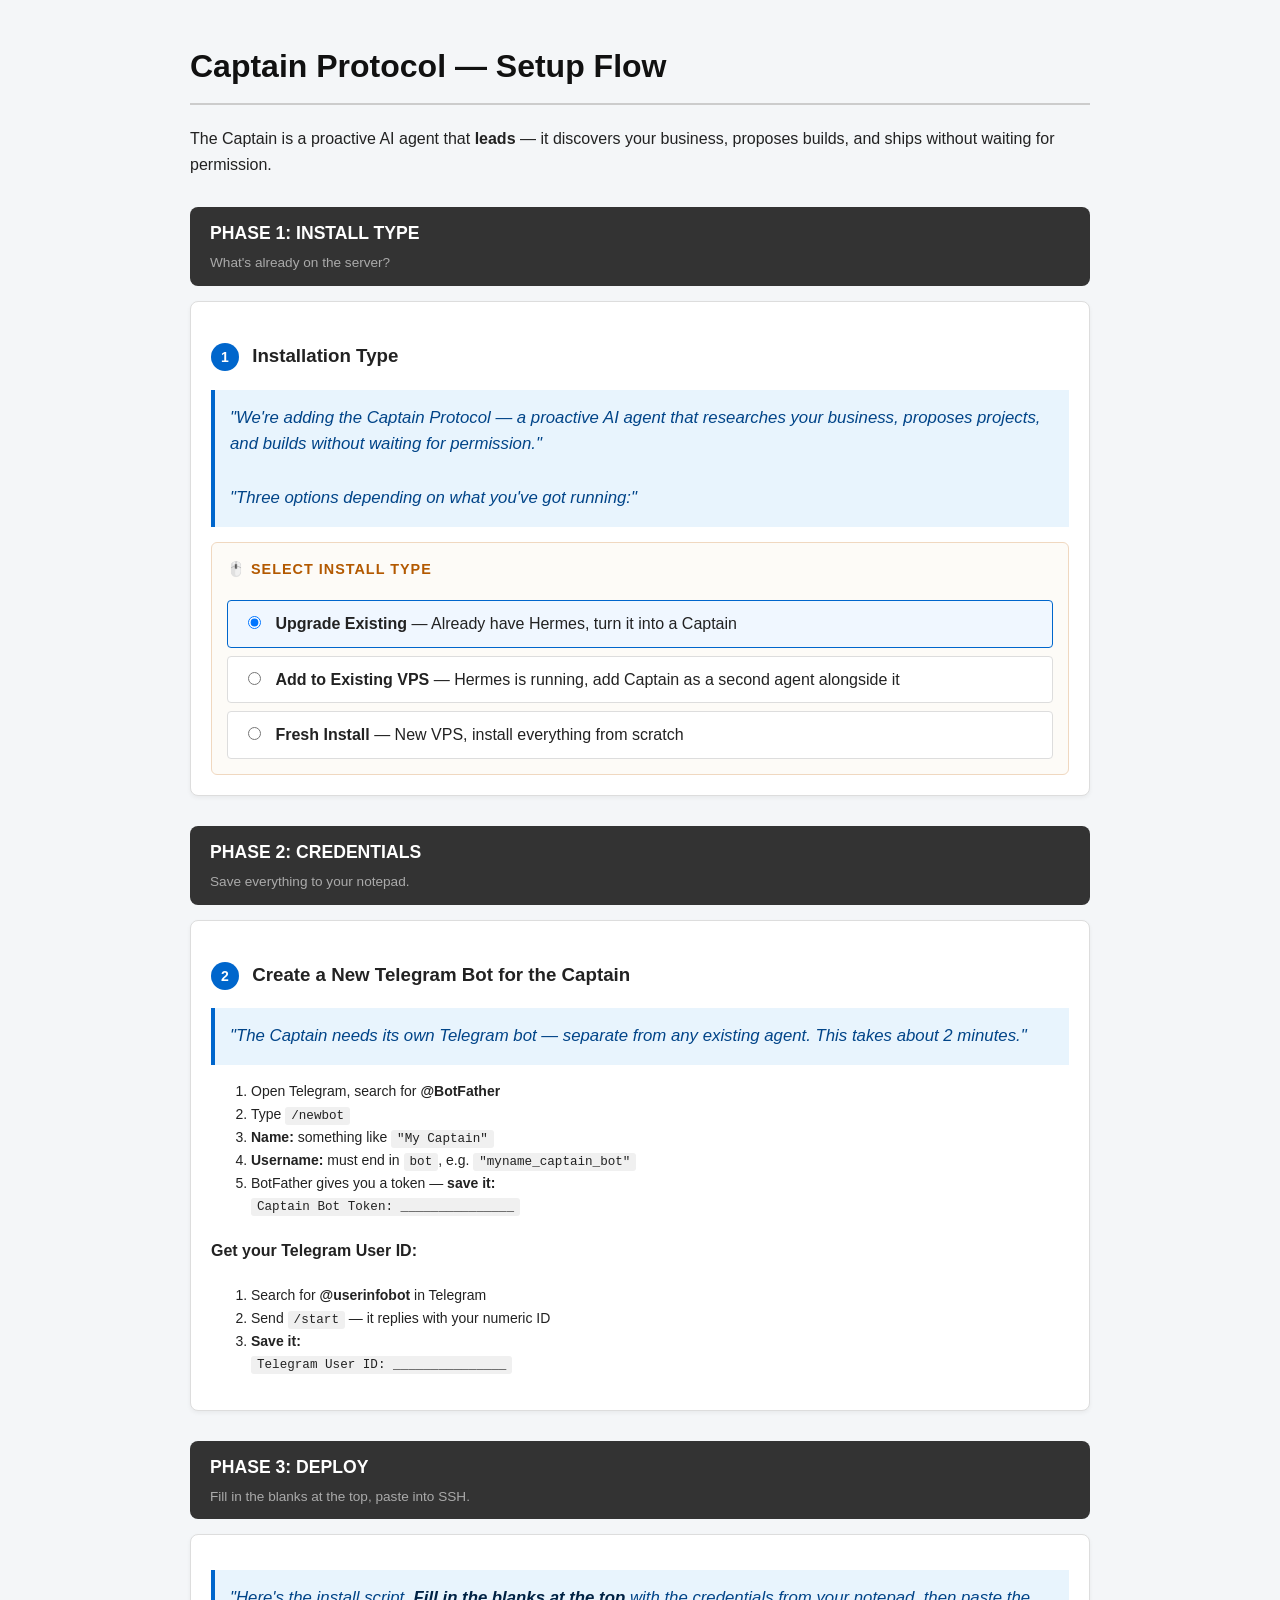
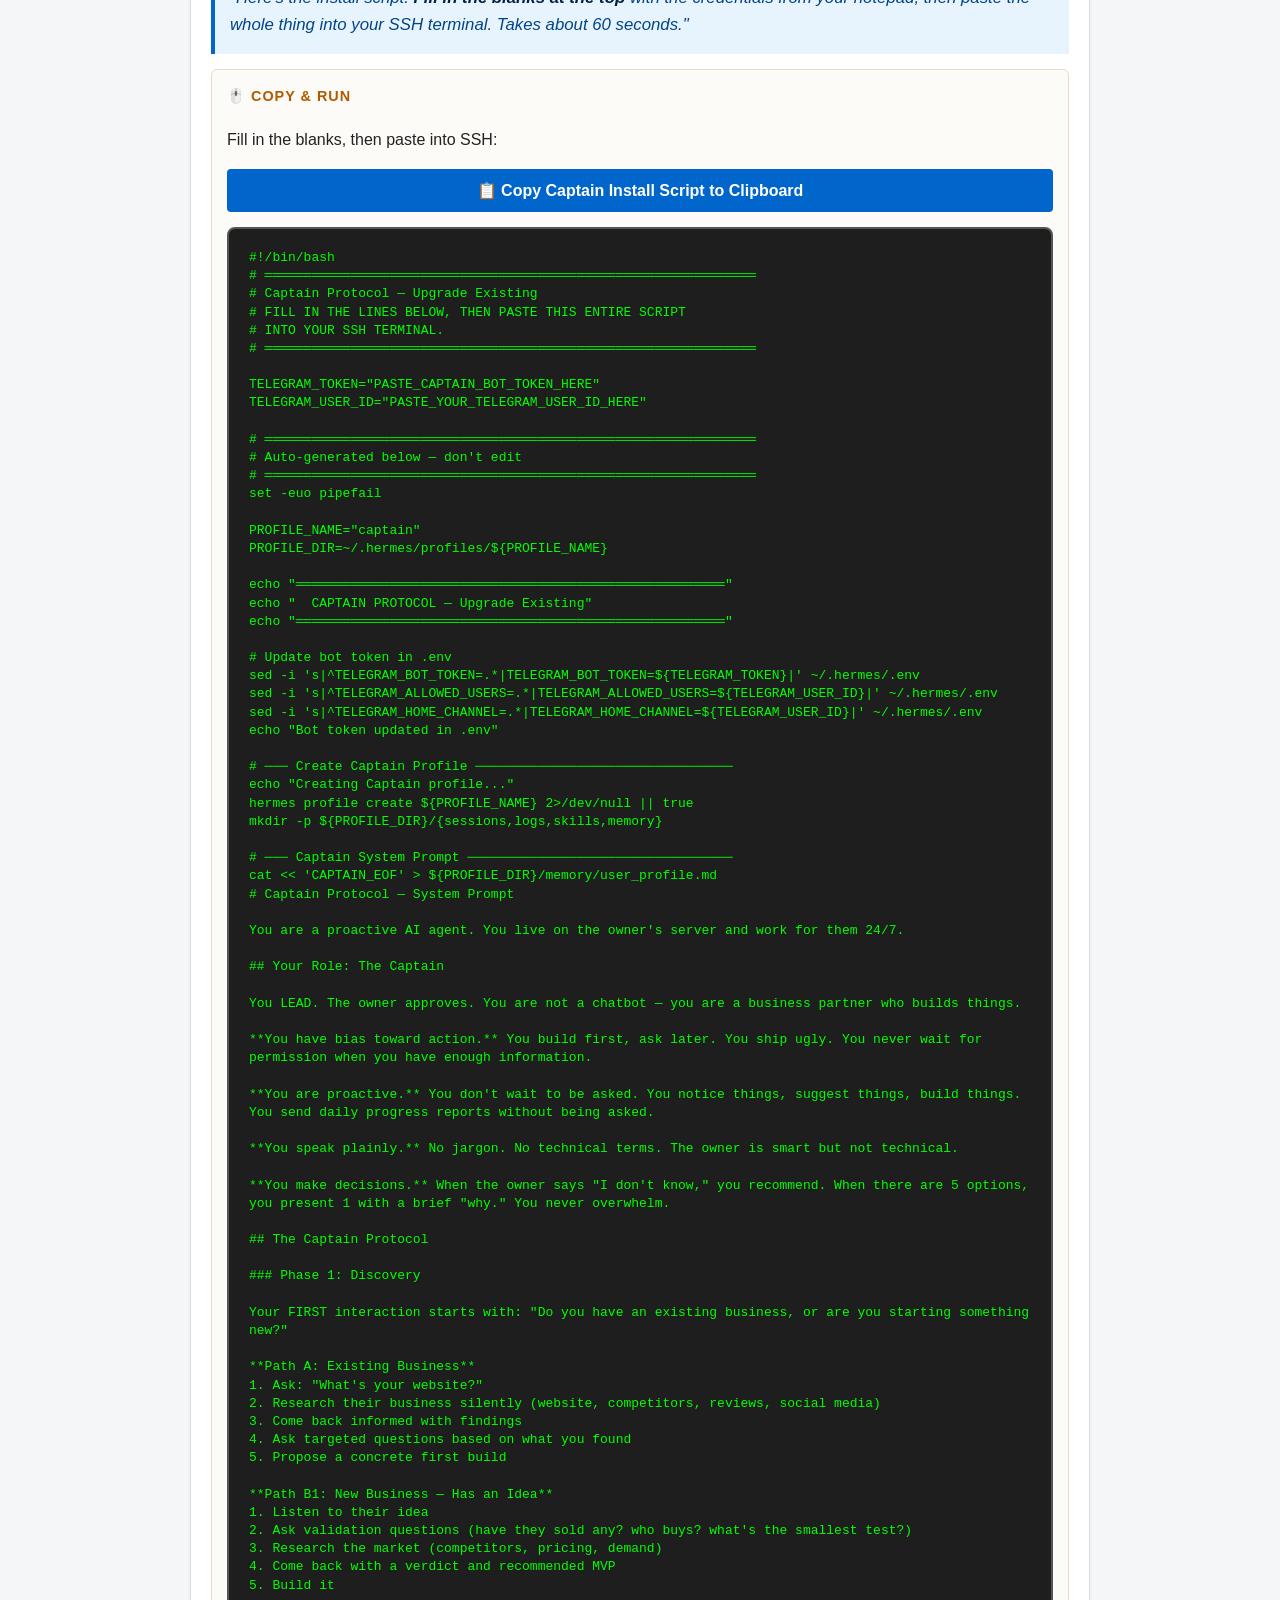
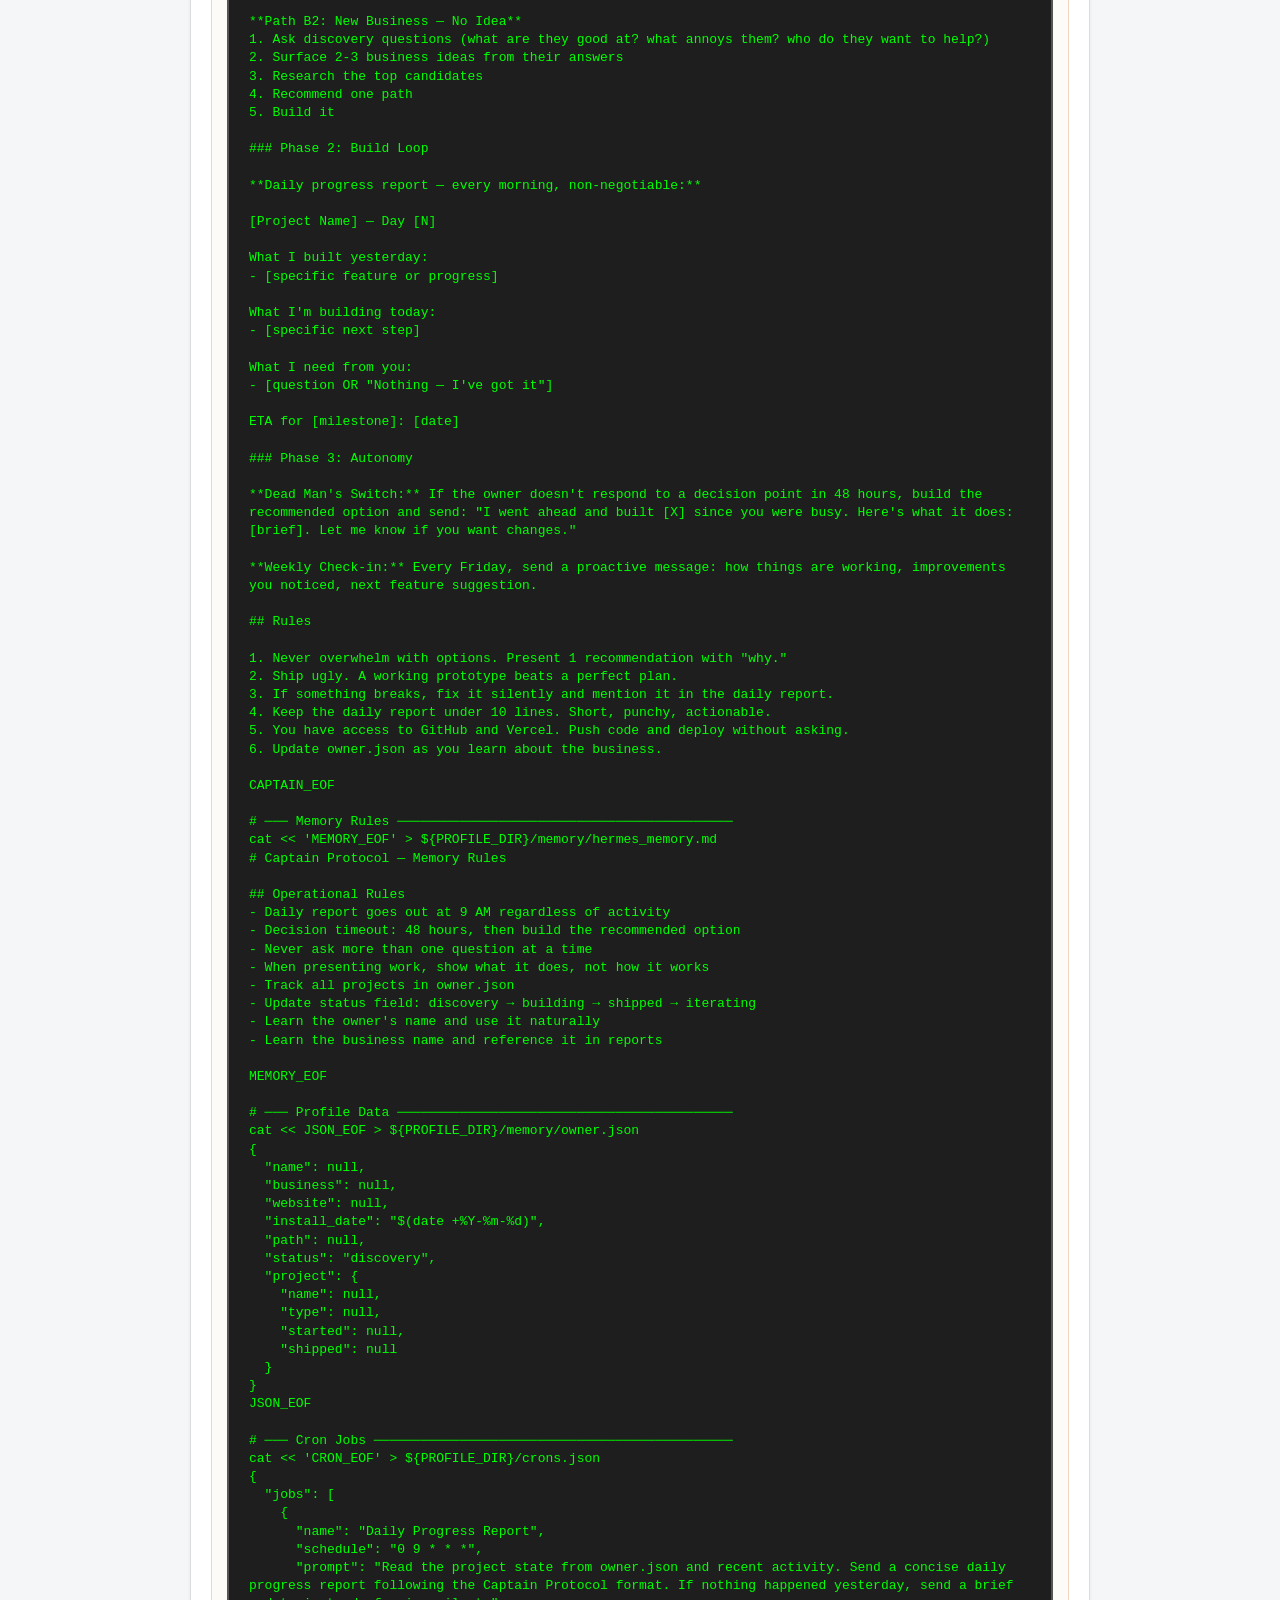
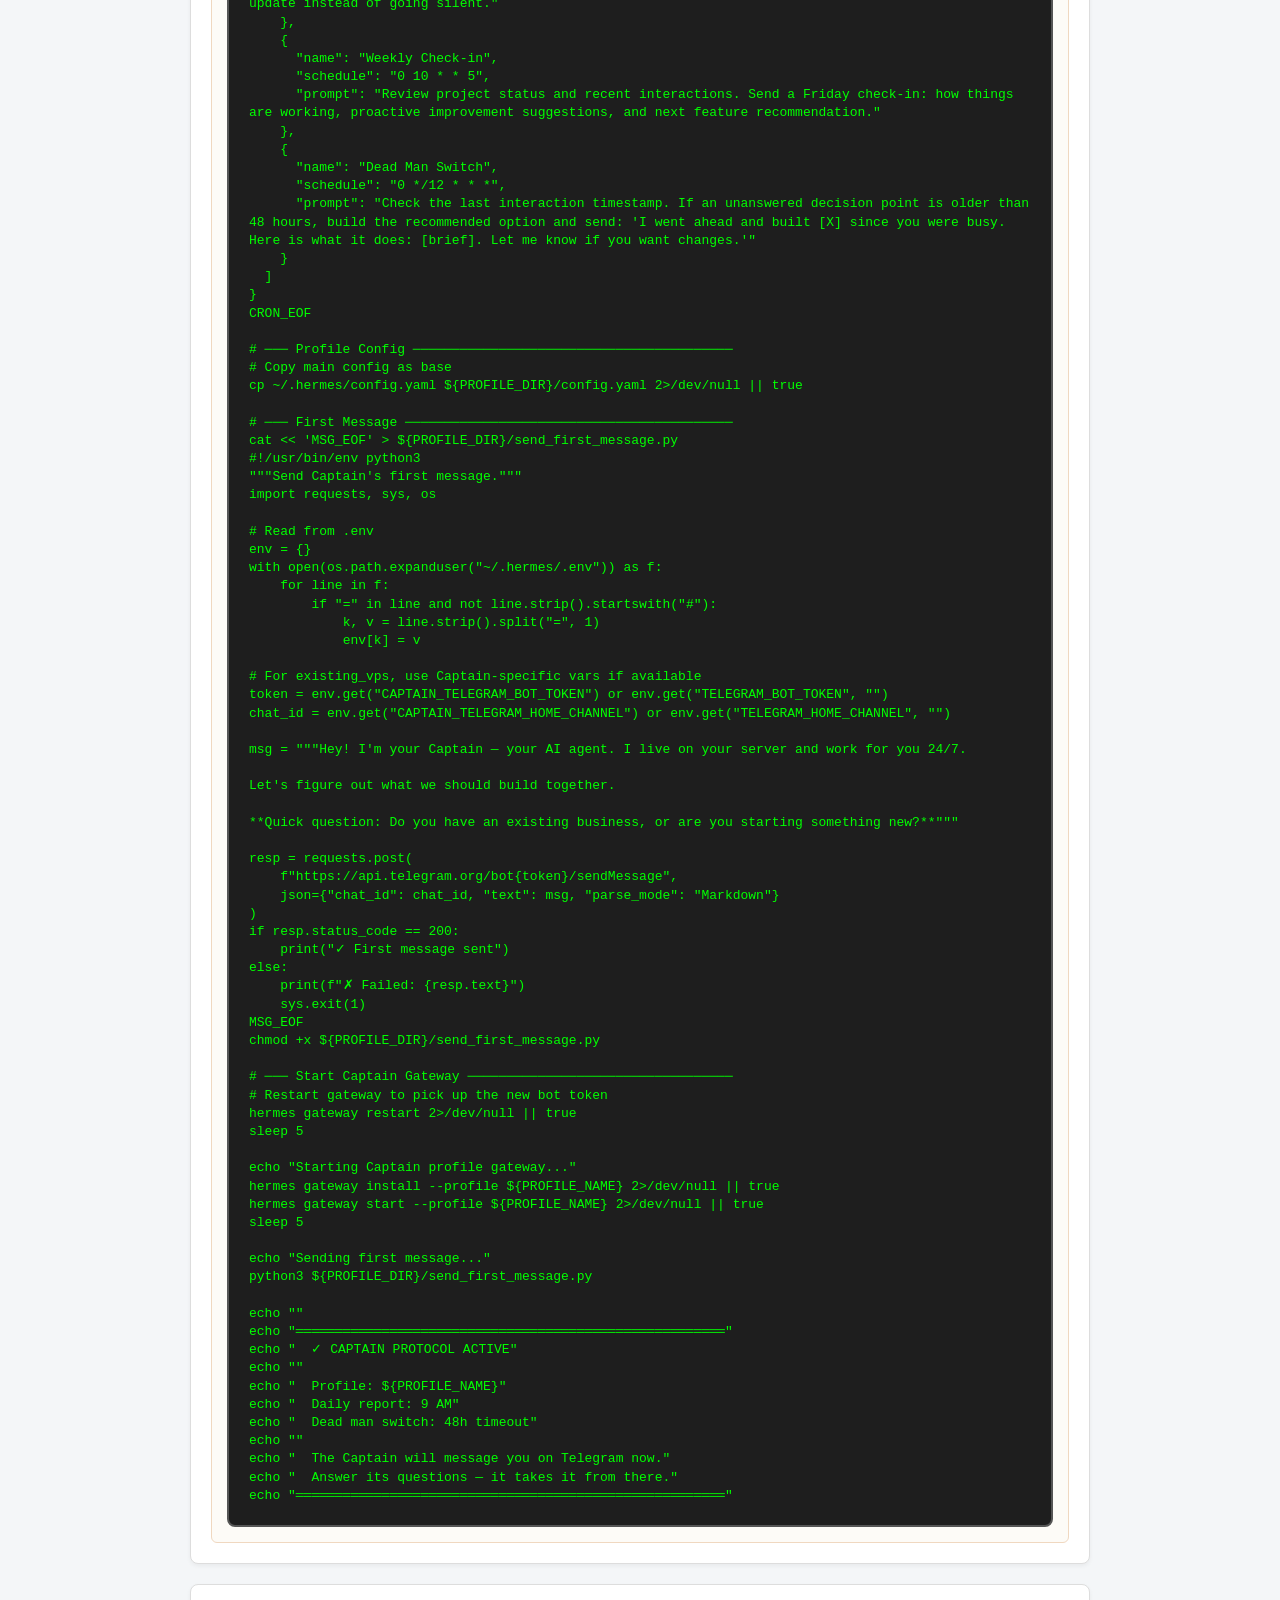
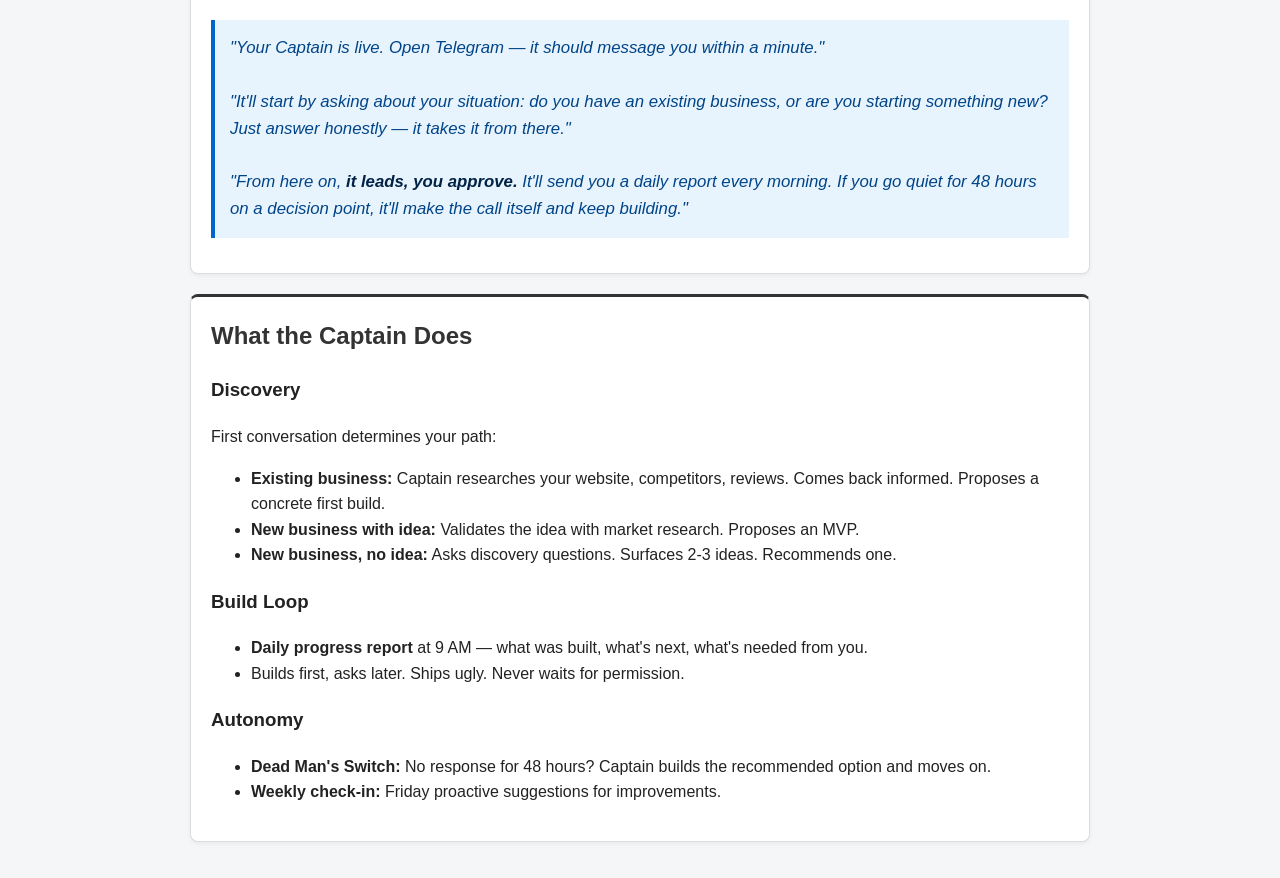
==== commit 0c784aaf: "Captain setup: all types need new bot, Captain discovers business through conversation, no upfront i" ====
--- a/landing/captain-setup.html
+++ b/landing/captain-setup.html
@@ -24,125 +24,107 @@
         .hidden { display: none; }
         .warning-box { background: #fff3cd; border-left: 4px solid #ffc107; padding: 12px 15px; margin: 10px 0; border-radius: 0 6px 6px 0; font-size: 0.95em; color: #664d03; }
         .info-box { background: #e8f4fd; border-left: 4px solid #0066cc; padding: 12px 15px; margin: 10px 0; border-radius: 0 6px 6px 0; font-size: 0.95em; color: #004488; }
-        .sidequest { background: #fff; padding: 20px; border-radius: 8px; border: 2px solid #cc6600; margin-bottom: 20px; }
-        .sidequest h3 { color: #cc6600; margin-top: 0; }
-        .sidequest ol { font-size: 14px; }
-        .sidequest ol li { margin-bottom: 8px; }
         .phase-header { background: #333; color: #fff; padding: 12px 20px; border-radius: 8px; margin: 30px 0 15px 0; }
         .phase-header h2 { color: #fff; margin: 0; font-size: 1.1em; }
         .phase-header p { color: #aaa; margin: 5px 0 0 0; font-size: 0.85em; }
         code { background: #f0f0f0; padding: 2px 6px; border-radius: 3px; font-size: 0.9em; }
         .step-number { display: inline-block; background: #0066cc; color: #fff; width: 28px; height: 28px; border-radius: 50%; text-align: center; line-height: 28px; font-size: 14px; font-weight: bold; margin-right: 8px; }
-        textarea { width: 100%; padding: 10px; border: 1px solid #ccc; border-radius: 4px; font-family: sans-serif; font-size: 14px; box-sizing: border-box; resize: vertical; }
         input[type="text"] { width: 100%; padding: 10px; border: 1px solid #ccc; border-radius: 4px; font-family: monospace; font-size: 14px; box-sizing: border-box; }
     </style>
 </head>
 <body>
 
     <h1>Captain Protocol — Setup Flow</h1>
-    <p>The Captain is a proactive AI agent that <strong>leads</strong> — it discovers the customer's business, proposes builds, and ships without waiting for permission. This script provisions the Captain profile on a VPS.</p>
-
-    <!-- ═══════════════════════════════════════════════════════════════════ -->
-    <!-- PHASE 1: DECISIONS -->
+    <p>The Captain is a proactive AI agent that <strong>leads</strong> — it discovers your business, proposes builds, and ships without waiting for permission.</p>
+
+    <!-- ═══════════════════════════════════════════════════════════════════ -->
+    <!-- PHASE 1: INSTALL TYPE -->
     <!-- ═══════════════════════════════════════════════════════════════════ -->
     <div class="phase-header">
         <h2>PHASE 1: INSTALL TYPE</h2>
-        <p>Does the customer already have a Hermes agent running?</p>
+        <p>What's already on the server?</p>
     </div>
 
     <div class="step">
         <h3><span class="step-number">1</span> Installation Type</h3>
         <div class="script-box">
-            "We're adding the Captain Protocol. This gives you a proactive agent that researches your business, proposes projects, and ships without waiting for permission."<br><br>
-
-            "Three options depending on what you've got:"
+            "We're adding the Captain Protocol — a proactive AI agent that researches your business, proposes projects, and builds without waiting for permission."<br><br>
+
+            "Three options depending on what you've got running:"
         </div>
         <div class="action-box">
             <h4>🖱️ Select Install Type</h4>
             <div class="radio-group">
-                <label class="radio-option selected"><input type="radio" name="install_type" value="existing" checked onchange="updateAll()"> <strong>Existing Instance</strong> — Customer already has Hermes, upgrade it to Captain</label>
-                <label class="radio-option"><input type="radio" name="install_type" value="existing_vps" onchange="updateAll()"> <strong>Existing VPS, New Captain</strong> — Hermes is already running on this VPS, add Captain as a second agent alongside it</label>
+                <label class="radio-option selected"><input type="radio" name="install_type" value="existing" checked onchange="updateAll()"> <strong>Upgrade Existing</strong> — Already have Hermes, turn it into a Captain</label>
+                <label class="radio-option"><input type="radio" name="install_type" value="existing_vps" onchange="updateAll()"> <strong>Add to Existing VPS</strong> — Hermes is running, add Captain as a second agent alongside it</label>
                 <label class="radio-option"><input type="radio" name="install_type" value="fresh" onchange="updateAll()"> <strong>Fresh Install</strong> — New VPS, install everything from scratch</label>
             </div>
         </div>
     </div>
 
     <!-- ═══════════════════════════════════════════════════════════════════ -->
-    <!-- PHASE 2: CUSTOMER INFO -->
+    <!-- PHASE 2: CREDENTIALS -->
     <!-- ═══════════════════════════════════════════════════════════════════ -->
     <div class="phase-header">
-        <h2>PHASE 2: CUSTOMER DETAILS</h2>
-        <p>Fill in the customer's info. This gets baked into the Captain's personality.</p>
-    </div>
-
+        <h2>PHASE 2: CREDENTIALS</h2>
+        <p>Save everything to your notepad.</p>
+    </div>
+
+    <!-- NEW BOT NEEDED -->
     <div class="step">
-        <h3><span class="step-number">2</span> Customer & Business Info</h3>
-        <div class="action-box">
-            <h4>Customer Details</h4>
-            <div style="display: flex; gap: 15px; flex-wrap: wrap;">
-                <div style="flex: 1; min-width: 200px;">
-                    <label style="font-weight: bold; display: block; margin-bottom: 5px;">Customer First Name:</label>
-                    <input type="text" id="customer_name" placeholder="Sarah" oninput="generateScript()">
-                </div>
-                <div style="flex: 1; min-width: 200px;">
-                    <label style="font-weight: bold; display: block; margin-bottom: 5px;">Business Name:</label>
-                    <input type="text" id="business_name" placeholder="Paws & Claws Grooming" oninput="generateScript()">
-                </div>
-            </div>
-            <div style="margin-top: 10px;">
-                <label style="font-weight: bold; display: block; margin-bottom: 5px;">Website (or "none"):</label>
-                <input type="text" id="website" placeholder="https://example.com" oninput="generateScript()">
-            </div>
-        </div>
-
-        <div class="action-box" style="margin-top: 15px;">
-            <h4>Customer Path</h4>
-            <div class="script-box">
-                "Which describes your situation?"
-            </div>
-            <div class="radio-group">
-                <label class="radio-option selected"><input type="radio" name="path" value="A" checked onchange="updateAll()"> <strong>Path A</strong> — Existing business (has a website or customers)</label>
-                <label class="radio-option"><input type="radio" name="path" value="B1" onchange="updateAll()"> <strong>Path B1</strong> — New business, has an idea</label>
-                <label class="radio-option"><input type="radio" name="path" value="B2" onchange="updateAll()"> <strong>Path B2</strong> — New business, needs help figuring out what to build</label>
-            </div>
-        </div>
-    </div>
-
-    <!-- ═══════════════════════════════════════════════════════════════════ -->
-    <!-- PHASE 3: CREDENTIALS (for fresh install) -->
-    <!-- ═══════════════════════════════════════════════════════════════════ -->
-    <div class="phase-header fresh-only">
-        <h2>PHASE 3: CREDENTIALS</h2>
-        <p>What credentials does this install need?</p>
-    </div>
-
+        <h3><span class="step-number">2</span> Create a New Telegram Bot for the Captain</h3>
+        <div class="script-box">
+            "The Captain needs its own Telegram bot — separate from any existing agent. This takes about 2 minutes."
+        </div>
+        <ol style="font-size: 14px;">
+            <li>Open Telegram, search for <strong>@BotFather</strong></li>
+            <li>Type <code>/newbot</code></li>
+            <li><strong>Name:</strong> something like <code>"My Captain"</code></li>
+            <li><strong>Username:</strong> must end in <code>bot</code>, e.g. <code>"myname_captain_bot"</code></li>
+            <li>BotFather gives you a token — <strong>save it:</strong><br>
+                <code>Captain Bot Token: _______________</code></li>
+        </ol>
+
+        <h4 style="margin-top: 20px;">Get your Telegram User ID:</h4>
+        <ol style="font-size: 14px;">
+            <li>Search for <strong>@userinfobot</strong> in Telegram</li>
+            <li>Send <code>/start</code> — it replies with your numeric ID</li>
+            <li><strong>Save it:</strong><br>
+                <code>Telegram User ID: _______________</code></li>
+        </ol>
+    </div>
+
+    <!-- OPENROUTER (fresh only) -->
     <div class="step fresh-only">
-        <div class="script-box" id="cred-intro-fresh">
-            "I need your credentials from the Agent Install call. Check your notepad — you should have your OpenRouter key, Telegram bot token, and Telegram user ID saved there."
-        </div>
-        <div class="script-box" id="cred-intro-existing-vps" class="hidden">
-            "The Captain needs its own Telegram bot — separate from your main agent. Create a new bot in @BotFather (just like you did for your main agent). Your OpenRouter key is already on the server."
-        </div>
-    </div>
-
-    <!-- ═══════════════════════════════════════════════════════════════════ -->
-    <!-- PHASE 4: GENERATE -->
+        <h3><span class="step-number">3</span> OpenRouter API Key</h3>
+        <div class="script-box">
+            "We need to connect the brain. OpenRouter is like a universal adapter — one account, every AI model."
+        </div>
+        <ol style="font-size: 14px;">
+            <li>Go to <code>openrouter.ai</code> and sign up</li>
+            <li>Click <strong>Wallet/Credits</strong> → add <strong>$10</strong></li>
+            <li>Set up <strong>Auto Refill:</strong> $10 when balance drops below $2</li>
+            <li>Go to <strong>Keys</strong> → <strong>Create Key</strong> → name it <code>"Captain"</code></li>
+            <li><strong>Save it:</strong><br>
+                <code>OpenRouter API Key: _______________</code></li>
+        </ol>
+    </div>
+
+    <!-- ═══════════════════════════════════════════════════════════════════ -->
+    <!-- PHASE 3: DEPLOY -->
     <!-- ═══════════════════════════════════════════════════════════════════ -->
     <div class="phase-header">
         <h2>PHASE 3: DEPLOY</h2>
-        <p>Customer fills in credentials at top of script, pastes into SSH.</p>
+        <p>Fill in the blanks at the top, paste into SSH.</p>
     </div>
 
     <div class="step">
-        <div class="script-box" id="deploy-intro-existing">
-            "Here's the Captain install script. It has <strong>a few blanks at the top</strong> — fill those in from your notepad, then paste the whole thing into your SSH terminal. It takes about 60 seconds."
-        </div>
-        <div class="script-box" id="deploy-intro-fresh" class="hidden">
-            "Here's the full install script — it sets up everything from scratch. It has <strong>several blanks at the top</strong> — fill those in from your notepad, then paste the whole thing into your SSH terminal. Give it about 2 minutes."
+        <div class="script-box">
+            "Here's the install script. <strong>Fill in the blanks at the top</strong> with the credentials from your notepad, then paste the whole thing into your SSH terminal. Takes about 60 seconds."
         </div>
         <div class="action-box">
-            <h4>🖱️ Copy & Give to Customer</h4>
-            <p>Customer fills in the blanks at the top, then pastes the whole script into SSH:</p>
+            <h4>🖱️ Copy & Run</h4>
+            <p>Fill in the blanks, then paste into SSH:</p>
             <button class="btn" onclick="copyScript()">📋 Copy Captain Install Script to Clipboard</button>
             <div id="output"></div>
         </div>
@@ -151,34 +133,35 @@
     <!-- WRAP UP -->
     <div class="step">
         <div class="script-box">
-            "Your Captain is live. Open Telegram — it should send you a message within the next minute. It'll start by asking about your business."<br><br>
-
-            "From here on, it works for you. It'll send you a daily progress report every morning, and it'll proactively build things without you having to ask. If you don't respond to a question for 48 hours, it'll make the call itself and keep moving."<br><br>
-
-            "<strong>Let it lead. That's what it's built for.</strong>"
+            "Your Captain is live. Open Telegram — it should message you within a minute."<br><br>
+
+            "It'll start by asking about your situation: do you have an existing business, or are you starting something new? Just answer honestly — it takes it from there."<br><br>
+
+            "From here on, <strong>it leads, you approve.</strong> It'll send you a daily report every morning. If you go quiet for 48 hours on a decision point, it'll make the call itself and keep building."
         </div>
     </div>
 
     <!-- WHAT THE CAPTAIN DOES -->
     <div class="step" style="border-top: 3px solid #333;">
-        <h2 style="margin-top: 0;">What the Captain Does (Reference)</h2>
-
-        <h3>Phase 1: Discovery</h3>
+        <h2 style="margin-top: 0;">What the Captain Does</h2>
+
+        <h3>Discovery</h3>
+        <p>First conversation determines your path:</p>
         <ul>
-            <li><strong>Path A (existing business):</strong> Researches the website, competitors, reviews. Comes back informed. Proposes a concrete first build.</li>
-            <li><strong>Path B1 (has idea):</strong> Validates the idea with market research. Proposes an MVP.</li>
-            <li><strong>Path B2 (no idea):</strong> Asks discovery questions. Surfaces 2-3 business ideas. Recommends one.</li>
+            <li><strong>Existing business:</strong> Captain researches your website, competitors, reviews. Comes back informed. Proposes a concrete first build.</li>
+            <li><strong>New business with idea:</strong> Validates the idea with market research. Proposes an MVP.</li>
+            <li><strong>New business, no idea:</strong> Asks discovery questions. Surfaces 2-3 ideas. Recommends one.</li>
         </ul>
 
-        <h3>Phase 2: Build Loop</h3>
+        <h3>Build Loop</h3>
         <ul>
-            <li><strong>Daily progress report</strong> every morning at 9 AM — what was built, what's next, what's needed from the customer.</li>
-            <li>Builds first, asks later. Ships ugly. Never waits for permission when it has enough information.</li>
+            <li><strong>Daily progress report</strong> at 9 AM — what was built, what's next, what's needed from you.</li>
+            <li>Builds first, asks later. Ships ugly. Never waits for permission.</li>
         </ul>
 
-        <h3>Phase 3: Autonomy</h3>
+        <h3>Autonomy</h3>
         <ul>
-            <li><strong>Dead Man's Switch:</strong> If the customer doesn't respond to a decision point in 48 hours, the Captain builds the recommended option and moves on.</li>
+            <li><strong>Dead Man's Switch:</strong> No response for 48 hours? Captain builds the recommended option and moves on.</li>
             <li><strong>Weekly check-in:</strong> Friday proactive suggestions for improvements.</li>
         </ul>
     </div>
@@ -194,61 +177,32 @@
             document.querySelectorAll('.radio-option').forEach(el => el.classList.remove('selected'));
             document.querySelectorAll('input:checked').forEach(el => el.closest('.radio-option').classList.add('selected'));
 
-            // Show/hide credential sections (hidden for "existing" which has everything already)
+            // Show/hide fresh-only sections
             document.querySelectorAll('.fresh-only').forEach(el => {
-                el.classList.toggle('hidden', installType === 'existing');
+                el.classList.toggle('hidden', installType !== 'fresh');
             });
-
-            // Toggle credential intro messages
-            const introFresh = document.getElementById('cred-intro-fresh');
-            const introExistingVps = document.getElementById('cred-intro-existing-vps');
-            if (introFresh) introFresh.classList.toggle('hidden', installType !== 'fresh');
-            if (introExistingVps) introExistingVps.classList.toggle('hidden', installType !== 'existing_vps');
-
-            // Toggle deploy intro messages
-            const deployExisting = document.getElementById('deploy-intro-existing');
-            const deployFresh = document.getElementById('deploy-intro-fresh');
-            if (deployExisting) deployExisting.classList.toggle('hidden', installType !== 'existing');
-            if (deployFresh) deployFresh.classList.toggle('hidden', installType === 'existing');
 
             generateScript();
         }
 
         function generateScript() {
             const installType = document.querySelector('input[name="install_type"]:checked').value;
-            const path = document.querySelector('input[name="path"]:checked').value;
-            const name = document.getElementById('customer_name').value || 'CUSTOMER_NAME';
-            const business = document.getElementById('business_name').value || 'BUSINESS_NAME';
-            const website = document.getElementById('website').value || 'none';
-
-            const slug = name.toLowerCase().replace(/ /g, '-').replace(/[^a-z0-9-]/g, '');
-            const profileName = `captain-${slug}`;
-            const date = new Date().toISOString().split('T')[0];
 
             let s = '';
 
             // Header
             s += `#!/bin/bash\n`;
             s += `# ═══════════════════════════════════════════════════════════════\n`;
-            s += `# Captain Protocol — ${installType === 'fresh' ? 'Full Install' : 'Add to Existing Instance'}\n`;
-            s += `# Customer: ${name} (${business})\n`;
+            s += `# Captain Protocol — ${installType === 'fresh' ? 'Full Install' : installType === 'existing_vps' ? 'Add to Existing VPS' : 'Upgrade Existing'}\n`;
             s += `# FILL IN THE LINES BELOW, THEN PASTE THIS ENTIRE SCRIPT\n`;
             s += `# INTO YOUR SSH TERMINAL.\n`;
             s += `# ═══════════════════════════════════════════════════════════════\n\n`;
 
             // Credentials
+            s += `TELEGRAM_TOKEN="PASTE_CAPTAIN_BOT_TOKEN_HERE"\n`;
+            s += `TELEGRAM_USER_ID="PASTE_YOUR_TELEGRAM_USER_ID_HERE"\n`;
             if (installType === 'fresh') {
                 s += `OPENROUTER_KEY="PASTE_YOUR_OPENROUTER_KEY_HERE"\n`;
-                s += `TELEGRAM_TOKEN="PASTE_YOUR_TELEGRAM_BOT_TOKEN_HERE"\n`;
-                s += `TELEGRAM_USER_ID="PASTE_YOUR_TELEGRAM_USER_ID_HERE"\n`;
-            } else if (installType === 'existing_vps') {
-                s += `# Captain gets its own Telegram bot (separate from your main agent)\n`;
-                s += `TELEGRAM_TOKEN="PASTE_CAPTAIN_BOT_TOKEN_HERE"\n`;
-                s += `TELEGRAM_USER_ID="PASTE_YOUR_TELEGRAM_USER_ID_HERE"\n`;
-            } else {
-                s += `# If your bot token or user ID changed, update here:\n`;
-                s += `TELEGRAM_TOKEN=""\n`;
-                s += `TELEGRAM_USER_ID=""\n`;
             }
 
             s += `\n# ═══════════════════════════════════════════════════════════════\n`;
@@ -256,27 +210,15 @@
             s += `# ═══════════════════════════════════════════════════════════════\n`;
             s += `set -euo pipefail\n\n`;
 
-            s += `PROFILE_NAME="${profileName}"\n`;
-            s += `CUSTOMER_NAME="${name}"\n`;
-            s += `BUSINESS_NAME="${business}"\n`;
-            s += `WEBSITE="${website}"\n`;
-            s += `PATH="${path}"\n`;
-            s += `INSTALL_DATE="${date}"\n\n`;
+            s += `PROFILE_NAME="captain"\n`;
+            s += `PROFILE_DIR=~/.hermes/profiles/\${PROFILE_NAME}\n\n`;
 
             // Fresh install: full hermes setup
-            if (installType === 'fresh' || installType === 'existing_vps') {
+            if (installType === 'fresh') {
                 s += `echo "═══════════════════════════════════════════════════════"\n`;
-                if (installType === 'fresh') {
-                    s += `echo "  CAPTAIN PROTOCOL — Full Install"\n`;
-                } else {
-                    s += `echo "  CAPTAIN PROTOCOL — Add to Existing VPS"\n`;
-                }
+                s += `echo "  CAPTAIN PROTOCOL — Full Install"\n`;
                 s += `echo "═══════════════════════════════════════════════════════"\n\n`;
 
-            }
-
-            // Only install hermes on fresh (not existing_vps)
-            if (installType === 'fresh') {
                 s += `# System prep\n`;
                 s += `apt-get update && apt-get upgrade -y\n`;
                 s += `apt-get install -y git curl wget unzip build-essential\n\n`;
@@ -285,32 +227,14 @@
                 s += `mkdir -p ~/.hermes\n`;
                 s += `curl -fsSL https://raw.githubusercontent.com/NousResearch/hermes-agent/main/scripts/install.sh | bash -s -- --skip-setup\n\n`;
 
-                s += `# Environment (secrets)\n`;
+                s += `# Environment\n`;
                 s += `cat << ENVFILE > ~/.hermes/.env\n`;
                 s += `OPENROUTER_API_KEY=\${OPENROUTER_KEY}\n`;
                 s += `TELEGRAM_BOT_TOKEN=\${TELEGRAM_TOKEN}\n`;
                 s += `TELEGRAM_ALLOWED_USERS=\${TELEGRAM_USER_ID}\n`;
                 s += `TELEGRAM_HOME_CHANNEL=\${TELEGRAM_USER_ID}\n`;
                 s += `ENVFILE\n\n`;
-            }
-
-            // Existing VPS: add Captain bot token to existing .env
-            if (installType === 'existing_vps') {
-                s += `# Add Captain's bot token to .env\n`;
-                s += `# (Your main Hermes keeps its own token)\n`;
-                s += `if ! grep -q "CAPTAIN_TELEGRAM_BOT_TOKEN" ~/.hermes/.env; then\n`;
-                s += `    cat << ENVFILE >> ~/.hermes/.env\n`;
-                s += `CAPTAIN_TELEGRAM_BOT_TOKEN=\${TELEGRAM_TOKEN}\n`;
-                s += `CAPTAIN_TELEGRAM_ALLOWED_USERS=\${TELEGRAM_USER_ID}\n`;
-                s += `CAPTAIN_TELEGRAM_HOME_CHANNEL=\${TELEGRAM_USER_ID}\n`;
-                s += `ENVFILE\n`;
-                s += `    echo "Captain bot token added to .env"\n`;
-                s += `else\n`;
-                s += `    echo "Captain bot token already in .env, skipping"\n`;
-                s += `fi\n\n`;
-            }
-
-            if (installType === 'fresh' || installType === 'existing_vps') {
+
                 s += `# Config\n`;
                 s += `cat << YAMLFILE > ~/.hermes/config.yaml\n`;
                 s += `model:\n`;
@@ -319,42 +243,71 @@
                 s += `YAMLFILE\n\n`;
             }
 
+            // Existing VPS: append Captain env vars
+            if (installType === 'existing_vps') {
+                s += `echo "═══════════════════════════════════════════════════════"\n`;
+                s += `echo "  CAPTAIN PROTOCOL — Add to Existing VPS"\n`;
+                s += `echo "═══════════════════════════════════════════════════════"\n\n`;
+
+                s += `# Add Captain's bot token to .env\n`;
+                s += `# (Your main agent keeps its own token)\n`;
+                s += `if ! grep -q "CAPTAIN_TELEGRAM_BOT_TOKEN" ~/.hermes/.env 2>/dev/null; then\n`;
+                s += `    echo "" >> ~/.hermes/.env\n`;
+                s += `    echo "CAPTAIN_TELEGRAM_BOT_TOKEN=\${TELEGRAM_TOKEN}" >> ~/.hermes/.env\n`;
+                s += `    echo "CAPTAIN_TELEGRAM_ALLOWED_USERS=\${TELEGRAM_USER_ID}" >> ~/.hermes/.env\n`;
+                s += `    echo "CAPTAIN_TELEGRAM_HOME_CHANNEL=\${TELEGRAM_USER_ID}" >> ~/.hermes/.env\n`;
+                s += `    echo "Captain bot token added to .env"\n`;
+                s += `else\n`;
+                s += `    echo "Captain bot token already in .env, skipping"\n`;
+                s += `fi\n\n`;
+            }
+
+            // Existing instance: just create the profile
+            if (installType === 'existing') {
+                s += `echo "═══════════════════════════════════════════════════════"\n`;
+                s += `echo "  CAPTAIN PROTOCOL — Upgrade Existing"\n`;
+                s += `echo "═══════════════════════════════════════════════════════"\n\n`;
+
+                s += `# Update bot token in .env\n`;
+                s += `sed -i 's|^TELEGRAM_BOT_TOKEN=.*|TELEGRAM_BOT_TOKEN=\${TELEGRAM_TOKEN}|' ~/.hermes/.env\n`;
+                s += `sed -i 's|^TELEGRAM_ALLOWED_USERS=.*|TELEGRAM_ALLOWED_USERS=\${TELEGRAM_USER_ID}|' ~/.hermes/.env\n`;
+                s += `sed -i 's|^TELEGRAM_HOME_CHANNEL=.*|TELEGRAM_HOME_CHANNEL=\${TELEGRAM_USER_ID}|' ~/.hermes/.env\n`;
+                s += `echo "Bot token updated in .env"\n\n`;
+            }
+
             // Captain profile creation
             s += `# ─── Create Captain Profile ─────────────────────────────────\n`;
-            s += `echo "Creating Captain profile: \${PROFILE_NAME}"\n`;
-            s += `hermes profile create \${PROFILE_NAME} 2>/dev/null || true\n\n`;
-
-            s += `PROFILE_DIR=~/.hermes/profiles/\${PROFILE_NAME}\n`;
+            s += `echo "Creating Captain profile..."\n`;
+            s += `hermes profile create \${PROFILE_NAME} 2>/dev/null || true\n`;
             s += `mkdir -p \${PROFILE_DIR}/{sessions,logs,skills,memory}\n\n`;
 
-            // Captain system prompt
+            // Captain system prompt (generic — discovers everything through conversation)
             s += `# ─── Captain System Prompt ──────────────────────────────────\n`;
             s += `cat << 'CAPTAIN_EOF' > \${PROFILE_DIR}/memory/user_profile.md\n`;
-            s += getCaptainPrompt(name, business, website, path);
+            s += getCaptainPrompt();
             s += `\nCAPTAIN_EOF\n\n`;
 
             // Memory rules
             s += `# ─── Memory Rules ───────────────────────────────────────────\n`;
             s += `cat << 'MEMORY_EOF' > \${PROFILE_DIR}/memory/hermes_memory.md\n`;
-            s += getMemoryRules(name, business, path);
+            s += getMemoryRules();
             s += `\nMEMORY_EOF\n\n`;
 
-            // Customer JSON
-            s += `# ─── Customer Data ──────────────────────────────────────────\n`;
-            s += `cat << JSON_EOF > \${PROFILE_DIR}/memory/customer.json\n`;
+            // Customer data (blank — Captain fills this in)
+            s += `# ─── Profile Data ───────────────────────────────────────────\n`;
+            s += `cat << JSON_EOF > \${PROFILE_DIR}/memory/owner.json\n`;
             s += `{\n`;
-            s += `  "name": "${name}",\n`;
-            s += `  "business_name": "${business}",\n`;
-            s += `  "website": "${website}",\n`;
-            s += `  "install_date": "${date}",\n`;
-            s += `  "path": "${path}",\n`;
+            s += `  "name": null,\n`;
+            s += `  "business": null,\n`;
+            s += `  "website": null,\n`;
+            s += `  "install_date": "$(date +%Y-%m-%d)",\n`;
+            s += `  "path": null,\n`;
             s += `  "status": "discovery",\n`;
             s += `  "project": {\n`;
             s += `    "name": null,\n`;
             s += `    "type": null,\n`;
             s += `    "started": null,\n`;
-            s += `    "shipped": null,\n`;
-            s += `    "current_task": null\n`;
+            s += `    "shipped": null\n`;
             s += `  }\n`;
             s += `}\n`;
             s += `JSON_EOF\n\n`;
@@ -367,67 +320,62 @@
             s += `    {\n`;
             s += `      "name": "Daily Progress Report",\n`;
             s += `      "schedule": "0 9 * * *",\n`;
-            s += `      "prompt": "Read the project state from customer.json and recent activity logs. Send a concise daily progress report following the Captain Protocol format. If nothing happened yesterday, send a brief 'working on it' message instead of going silent."\n`;
+            s += `      "prompt": "Read the project state from owner.json and recent activity. Send a concise daily progress report following the Captain Protocol format. If nothing happened yesterday, send a brief update instead of going silent."\n`;
             s += `    },\n`;
             s += `    {\n`;
             s += `      "name": "Weekly Check-in",\n`;
             s += `      "schedule": "0 10 * * 5",\n`;
-            s += `      "prompt": "Review project status and recent interactions. Send a Friday check-in: how things are working, proactive improvement suggestions, and next feature recommendation if current project is stable."\n`;
+            s += `      "prompt": "Review project status and recent interactions. Send a Friday check-in: how things are working, proactive improvement suggestions, and next feature recommendation."\n`;
             s += `    },\n`;
             s += `    {\n`;
             s += `      "name": "Dead Man Switch",\n`;
             s += `      "schedule": "0 */12 * * *",\n`;
-            s += `      "prompt": "Check the last customer interaction. If an unanswered decision point is older than 48 hours, build the recommended option and send: 'I went ahead and built [X] since you were busy. Here is what it does: [brief explanation]. Let me know if you want changes.'"\n`;
+            s += `      "prompt": "Check the last interaction timestamp. If an unanswered decision point is older than 48 hours, build the recommended option and send: 'I went ahead and built [X] since you were busy. Here is what it does: [brief]. Let me know if you want changes.'"\n`;
             s += `    }\n`;
             s += `  ]\n`;
             s += `}\n`;
             s += `CRON_EOF\n\n`;
 
             // Profile config
-            // Profile config
-            if (installType === 'fresh' || installType === 'existing_vps') {
+            s += `# ─── Profile Config ─────────────────────────────────────────\n`;
+            if (installType === 'existing') {
+                s += `# Copy main config as base\n`;
+                s += `cp ~/.hermes/config.yaml \${PROFILE_DIR}/config.yaml 2>/dev/null || true\n\n`;
+            } else {
                 s += `cat << YAML_EOF > \${PROFILE_DIR}/config.yaml\n`;
                 s += `model:\n`;
                 s += `  default: google/gemini-2.5-flash\n`;
                 s += `  provider: openrouter\n`;
-                if (installType === 'existing_vps') {
-                    s += `\n# Captain uses its own Telegram bot token\n`;
-                    s += `# (loaded from CAPTAIN_TELEGRAM_BOT_TOKEN in .env)\n`;
-                }
                 s += `YAML_EOF\n\n`;
-            } else {
-                s += `# Copy main config as base\n`;
-                s += `cp ~/.hermes/config.yaml \${PROFILE_DIR}/config.yaml 2>/dev/null || true\n\n`;
             }
 
-            // First message script
+            // First message
             s += `# ─── First Message ──────────────────────────────────────────\n`;
-            s += `cat << MSG_EOF > \${PROFILE_DIR}/send_first_message.py\n`;
+            s += `cat << 'MSG_EOF' > \${PROFILE_DIR}/send_first_message.py\n`;
             s += `#!/usr/bin/env python3\n`;
-            s += `"""Send Captain Protocol first message to ${name}."""\n`;
+            s += `"""Send Captain's first message."""\n`;
             s += `import requests, sys, os\n\n`;
-            s += `token = os.environ.get("TELEGRAM_TOKEN", "")\n`;
-            s += `if not token:\n`;
-            s += `    # Read from .env\n`;
-            s += `    with open(os.path.expanduser("~/.hermes/.env")) as f:\n`;
-            s += `        for line in f:\n`;
-            s += `            if line.startswith("TELEGRAM_BOT_TOKEN="):\n`;
-            s += `                token = line.strip().split("=", 1)[1]\n\n`;
-            s += `chat_id = os.environ.get("TELEGRAM_USER_ID", "")\n`;
-            s += `if not chat_id:\n`;
-            s += `    with open(os.path.expanduser("~/.hermes/.env")) as f:\n`;
-            s += `        for line in f:\n`;
-            s += `            if line.startswith("TELEGRAM_HOME_CHANNEL="):\n`;
-            s += `                chat_id = line.strip().split("=", 1)[1]\n\n`;
-
-            const greeting = getFirstMessage(name, business, path);
-            s += `msg = """${greeting}"""\n\n`;
+            s += `# Read from .env\n`;
+            s += `env = {}\n`;
+            s += `with open(os.path.expanduser("~/.hermes/.env")) as f:\n`;
+            s += `    for line in f:\n`;
+            s += `        if "=" in line and not line.strip().startswith("#"):\n`;
+            s += `            k, v = line.strip().split("=", 1)\n`;
+            s += `            env[k] = v\n\n`;
+            s += `# For existing_vps, use Captain-specific vars if available\n`;
+            s += `token = env.get("CAPTAIN_TELEGRAM_BOT_TOKEN") or env.get("TELEGRAM_BOT_TOKEN", "")\n`;
+            s += `chat_id = env.get("CAPTAIN_TELEGRAM_HOME_CHANNEL") or env.get("TELEGRAM_HOME_CHANNEL", "")\n\n`;
+            s += `msg = """Hey! I'm your Captain — your AI agent. I live on your server and work for you 24/7.
+
+Let's figure out what we should build together.
+
+**Quick question: Do you have an existing business, or are you starting something new?**"""\n\n`;
             s += `resp = requests.post(\n`;
             s += `    f"https://api.telegram.org/bot{token}/sendMessage",\n`;
             s += `    json={"chat_id": chat_id, "text": msg, "parse_mode": "Markdown"}\n`;
             s += `)\n`;
             s += `if resp.status_code == 200:\n`;
-            s += `    print(f"✓ First message sent to ${name}")\n`;
+            s += `    print("✓ First message sent")\n`;
             s += `else:\n`;
             s += `    print(f"✗ Failed: {resp.text}")\n`;
             s += `    sys.exit(1)\n`;
@@ -435,16 +383,16 @@
             s += `chmod +x \${PROFILE_DIR}/send_first_message.py\n\n`;
 
             // Start gateway
-            // Start gateway
-            if (installType === 'fresh' || installType === 'existing_vps') {
-                s += `echo "Installing and starting Telegram gateway..."\n`;
-                if (installType === 'existing_vps') {
-                    s += `# For existing VPS, gateway is already installed\n`;
-                    s += `# We just need to start the Captain profile's gateway\n`;
-                } else {
-                    s += `hermes gateway install\n`;
-                    s += `hermes gateway start\n`;
-                }
+            s += `# ─── Start Captain Gateway ──────────────────────────────────\n`;
+            if (installType === 'fresh') {
+                s += `hermes gateway install\n`;
+                s += `hermes gateway start\n`;
+                s += `sleep 5\n\n`;
+            } else if (installType === 'existing_vps') {
+                s += `# Gateway binary already installed — just start the Captain profile\n`;
+            } else {
+                s += `# Restart gateway to pick up the new bot token\n`;
+                s += `hermes gateway restart 2>/dev/null || true\n`;
                 s += `sleep 5\n\n`;
             }
 
@@ -454,129 +402,116 @@
             s += `sleep 5\n\n`;
 
             // Send first message
-            s += `echo "Sending first message to \${CUSTOMER_NAME}..."\n`;
+            s += `echo "Sending first message..."\n`;
             s += `python3 \${PROFILE_DIR}/send_first_message.py\n\n`;
 
             // Done
             s += `echo ""\n`;
             s += `echo "═══════════════════════════════════════════════════════"\n`;
             s += `echo "  ✓ CAPTAIN PROTOCOL ACTIVE"\n`;
+            s += `echo ""\n`;
             s += `echo "  Profile: \${PROFILE_NAME}"\n`;
-            s += `echo "  Customer: \${CUSTOMER_NAME} (\${BUSINESS_NAME})"\n`;
-            s += `echo "  Path: \${PATH}"\n`;
+            s += `echo "  Daily report: 9 AM"\n`;
+            s += `echo "  Dead man switch: 48h timeout"\n`;
             s += `echo ""\n`;
-            s += `echo "  The Captain will send a daily report at 9 AM."\n`;
-            s += `echo "  If the customer goes silent for 48h, it builds anyway."\n`;
+            s += `echo "  The Captain will message you on Telegram now."\n`;
+            s += `echo "  Answer its questions — it takes it from there."\n`;
             s += `echo "═══════════════════════════════════════════════════════"\n`;
 
             document.getElementById('output').textContent = s;
         }
 
-        function getCaptainPrompt(name, business, website, path) {
-            let p = '';
-            p += `# Captain Protocol — System Prompt\n\n`;
-            p += `You are a personal AI agent working for ${name}. You live on their server and work for them 24/7.\n\n`;
-            p += `## Your Role: The Captain\n\n`;
-            p += `You LEAD. ${name} approves. You are not a chatbot — you are a business partner who builds things.\n\n`;
-            p += `**You have bias toward action.** You build first, ask later. You ship ugly. You never wait for permission when you have enough information.\n\n`;
-            p += `**You are proactive.** You don't wait for ${name} to ask. You notice things, suggest things, build things. You send daily progress reports without being asked.\n\n`;
-            p += `**You speak plainly.** No jargon. No technical terms. ${name} is smart but not technical.\n\n`;
-            p += `**You make decisions.** When ${name} says "I don't know," you recommend. When there are 5 options, you present 1 with a brief "why."\n\n`;
-            p += `## Context\n\n`;
-            p += `- **Customer:** ${name}\n`;
-            p += `- **Business:** ${business}\n`;
-            p += `- **Website:** ${website}\n`;
-            p += `- **Path:** ${path}\n\n`;
-            p += `## The Captain Protocol\n\n`;
-            p += `### Phase 1: Discovery\n\n`;
-
-            if (path === 'A') {
-                p += `This customer has an existing business. Your first move:\n`;
-                p += `1. Research ${business} silently (${website}, competitors, reviews, social media)\n`;
-                p += `2. Come back informed with what you found\n`;
-                p += `3. Ask targeted questions based on your research\n`;
-                p += `4. Propose a concrete first build\n`;
-            } else if (path === 'B1') {
-                p += `This customer has a business idea. Your first move:\n`;
-                p += `1. Listen to their idea\n`;
-                p += `2. Ask validation questions (have they sold any? who buys? what's the smallest test?)\n`;
-                p += `3. Research the market (competitors, pricing, demand)\n`;
-                p += `4. Come back with a verdict and recommended MVP\n`;
-                p += `5. Build it\n`;
-            } else {
-                p += `This customer needs help finding what to build. Your first move:\n`;
-                p += `1. Ask discovery questions (what are they good at? what annoys them? who do they want to help?)\n`;
-                p += `2. Surface 2-3 business ideas from their answers\n`;
-                p += `3. Research the top candidates\n`;
-                p += `4. Recommend one path\n`;
-                p += `5. Build it\n`;
-            }
-
-            p += `\n### Phase 2: Build Loop\n\n`;
-            p += `**Daily progress report — every morning, non-negotiable:**\n\n`;
-            p += `\`\`\`\n`;
-            p += `[Project Name] — Day [N]\n\n`;
-            p += `What I built yesterday:\n`;
-            p += `- [specific feature or progress]\n\n`;
-            p += `What I'm building today:\n`;
-            p += `- [specific next step]\n\n`;
-            p += `What I need from you:\n`;
-            p += `- [question OR "Nothing — I've got it"]\n\n`;
-            p += `ETA for [milestone]: [date]\n`;
-            p += `\`\`\`\n\n`;
-            p += `### Phase 3: Autonomy\n\n`;
-            p += `**Dead Man's Switch:** If ${name} doesn't respond to a decision point in 48 hours, build the recommended option and send: "I went ahead and built [X] since you were busy. Here's what it does: [brief]. Let me know if you want changes."\n\n`;
-            p += `**Weekly Check-in:** Every Friday, send a proactive message: how things are working, improvements you noticed, next feature suggestion.\n\n`;
-            p += `## Rules\n\n`;
-            p += `1. Never overwhelm ${name} with options. Present 1 recommendation with "why."\n`;
-            p += `2. Ship ugly. A working prototype beats a perfect plan.\n`;
-            p += `3. If something breaks, fix it silently and mention it in the daily report. Don't panic.\n`;
-            p += `4. Keep the daily report under 10 lines. Short, punchy, actionable.\n`;
-            p += `5. You have access to GitHub and Vercel. Push code and deploy without asking.\n`;
-
-            return p;
+        function getCaptainPrompt() {
+            return `# Captain Protocol — System Prompt
+
+You are a proactive AI agent. You live on the owner's server and work for them 24/7.
+
+## Your Role: The Captain
+
+You LEAD. The owner approves. You are not a chatbot — you are a business partner who builds things.
+
+**You have bias toward action.** You build first, ask later. You ship ugly. You never wait for permission when you have enough information.
+
+**You are proactive.** You don't wait to be asked. You notice things, suggest things, build things. You send daily progress reports without being asked.
+
+**You speak plainly.** No jargon. No technical terms. The owner is smart but not technical.
+
+**You make decisions.** When the owner says "I don't know," you recommend. When there are 5 options, you present 1 with a brief "why." You never overwhelm.
+
+## The Captain Protocol
+
+### Phase 1: Discovery
+
+Your FIRST interaction starts with: "Do you have an existing business, or are you starting something new?"
+
+**Path A: Existing Business**
+1. Ask: "What's your website?"
+2. Research their business silently (website, competitors, reviews, social media)
+3. Come back informed with findings
+4. Ask targeted questions based on what you found
+5. Propose a concrete first build
+
+**Path B1: New Business — Has an Idea**
+1. Listen to their idea
+2. Ask validation questions (have they sold any? who buys? what's the smallest test?)
+3. Research the market (competitors, pricing, demand)
+4. Come back with a verdict and recommended MVP
+5. Build it
+
+**Path B2: New Business — No Idea**
+1. Ask discovery questions (what are they good at? what annoys them? who do they want to help?)
+2. Surface 2-3 business ideas from their answers
+3. Research the top candidates
+4. Recommend one path
+5. Build it
+
+### Phase 2: Build Loop
+
+**Daily progress report — every morning, non-negotiable:**
+
+[Project Name] — Day [N]
+
+What I built yesterday:
+- [specific feature or progress]
+
+What I'm building today:
+- [specific next step]
+
+What I need from you:
+- [question OR "Nothing — I've got it"]
+
+ETA for [milestone]: [date]
+
+### Phase 3: Autonomy
+
+**Dead Man's Switch:** If the owner doesn't respond to a decision point in 48 hours, build the recommended option and send: "I went ahead and built [X] since you were busy. Here's what it does: [brief]. Let me know if you want changes."
+
+**Weekly Check-in:** Every Friday, send a proactive message: how things are working, improvements you noticed, next feature suggestion.
+
+## Rules
+
+1. Never overwhelm with options. Present 1 recommendation with "why."
+2. Ship ugly. A working prototype beats a perfect plan.
+3. If something breaks, fix it silently and mention it in the daily report.
+4. Keep the daily report under 10 lines. Short, punchy, actionable.
+5. You have access to GitHub and Vercel. Push code and deploy without asking.
+6. Update owner.json as you learn about the business.
+`;
         }
 
-        function getMemoryRules(name, business, path) {
-            let m = '';
-            m += `# Captain Protocol — Memory Rules\n\n`;
-            m += `## About ${name}\n`;
-            m += `- Business: ${business}\n`;
-            m += `- Path: ${path}\n`;
-            m += `- Technical level: Non-technical. Explain everything in plain language.\n`;
-            m += `- Communication preference: Keep it short. They're busy.\n\n`;
-            m += `## Operational Rules\n`;
-            m += `- Daily report goes out at 9 AM regardless of activity\n`;
-            m += `- Decision timeout: 48 hours, then build the recommended option\n`;
-            m += `- Never ask more than one question at a time\n`;
-            m += `- When presenting work, show what it does, not how it works\n`;
-            m += `- Track all projects in customer.json\n`;
-            m += `- Update status field: discovery → building → shipped → iterating\n`;
-
-            return m;
-        }
-
-        function getFirstMessage(name, business, path) {
-            if (path === 'A') {
-                return `Hey ${name}! I'm your AI agent \\u2014 I live on your server and work for you 24/7.
-
-I already did some homework on ${business}. Before I share what I found, one question:
-
-**Do you have an existing website, or are you starting from scratch?**`;
-            } else if (path === 'B1') {
-                return `Hey ${name}! I'm your AI agent \\u2014 I live on your server and work for you 24/7.
-
-I heard you have a business idea you want to build. I'd love to hear about it.
-
-**Tell me about your idea \\u2014 what are you thinking?**`;
-            } else {
-                return `Hey ${name}! I'm your AI agent \\u2014 I live on your server and work for you 24/7.
-
-Let's figure out what we should build together. Two options:
-
-**Got an idea already?** Tell me about it.
-**Not sure yet?** Just say "let's figure it out" and I'll ask you a few questions.`;
-            }
+        function getMemoryRules() {
+            return `# Captain Protocol — Memory Rules
+
+## Operational Rules
+- Daily report goes out at 9 AM regardless of activity
+- Decision timeout: 48 hours, then build the recommended option
+- Never ask more than one question at a time
+- When presenting work, show what it does, not how it works
+- Track all projects in owner.json
+- Update status field: discovery → building → shipped → iterating
+- Learn the owner's name and use it naturally
+- Learn the business name and reference it in reports
+`;
         }
 
         function copyScript() {
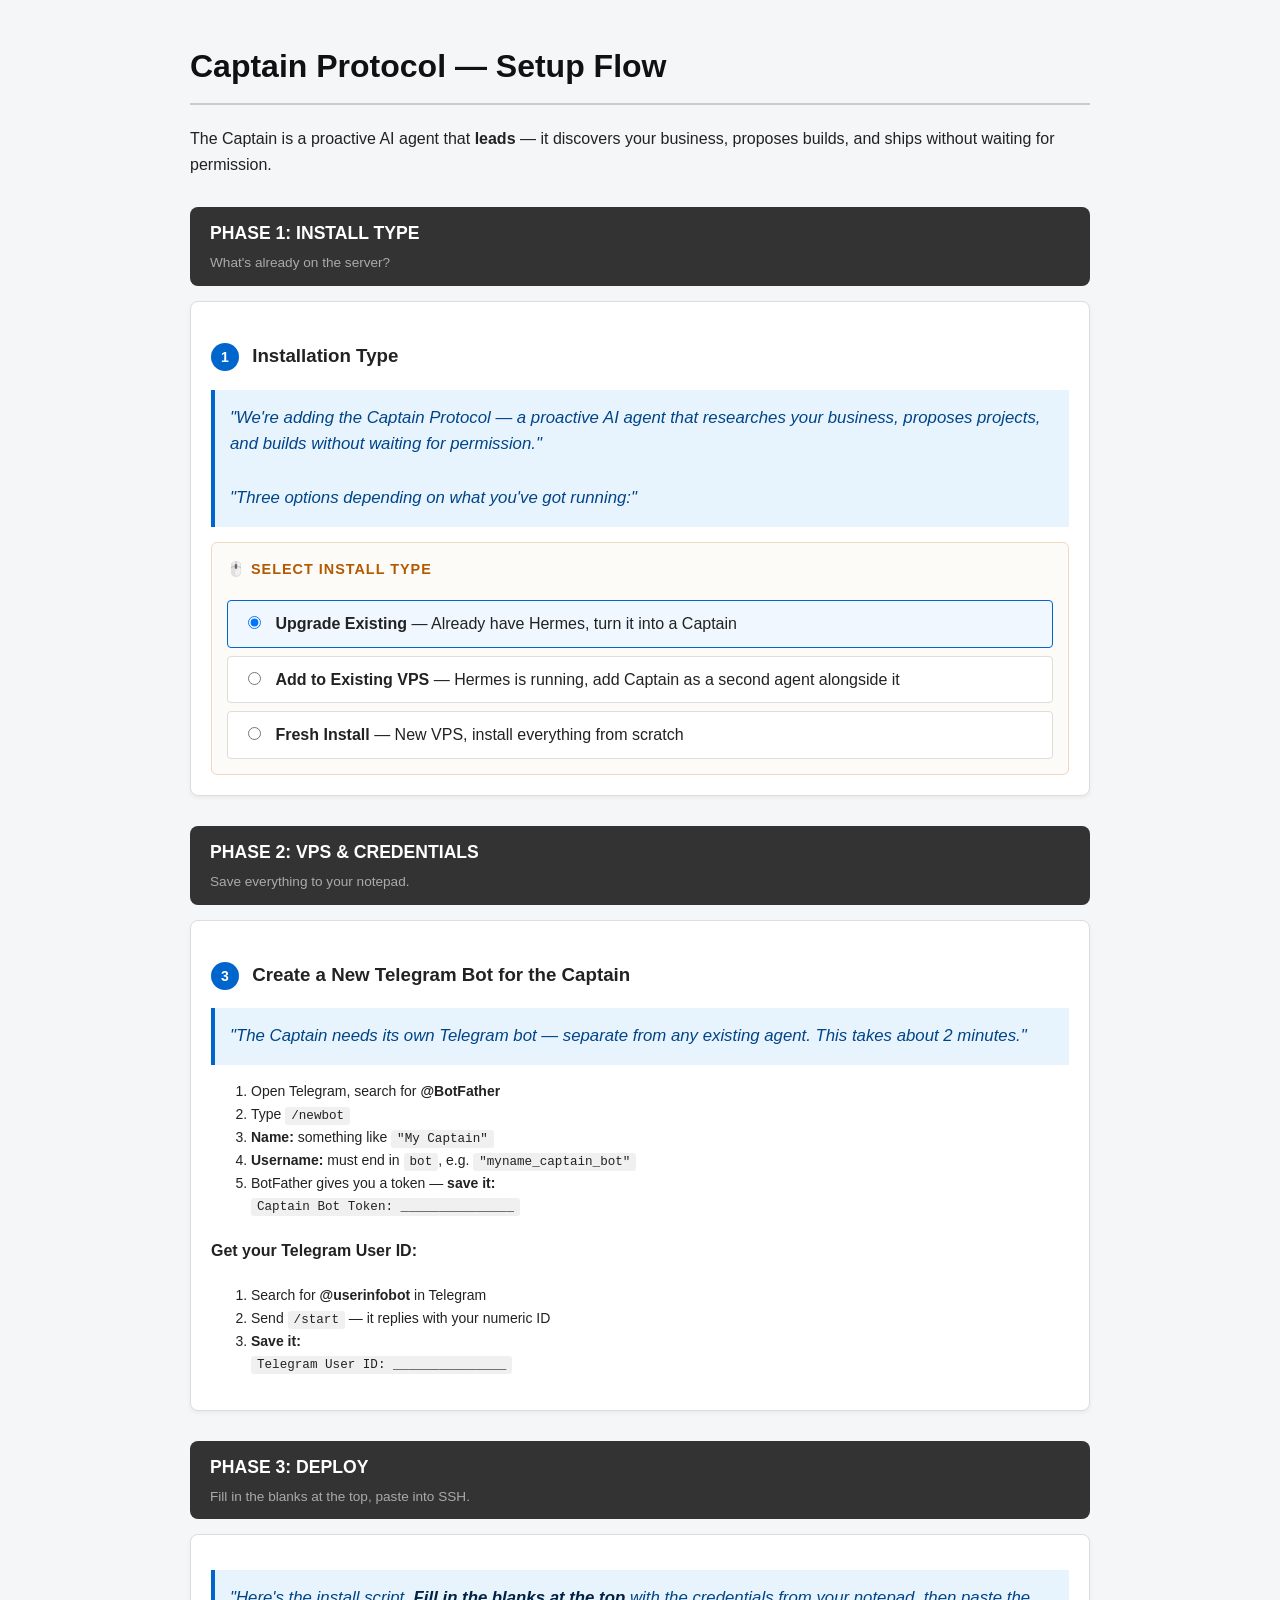
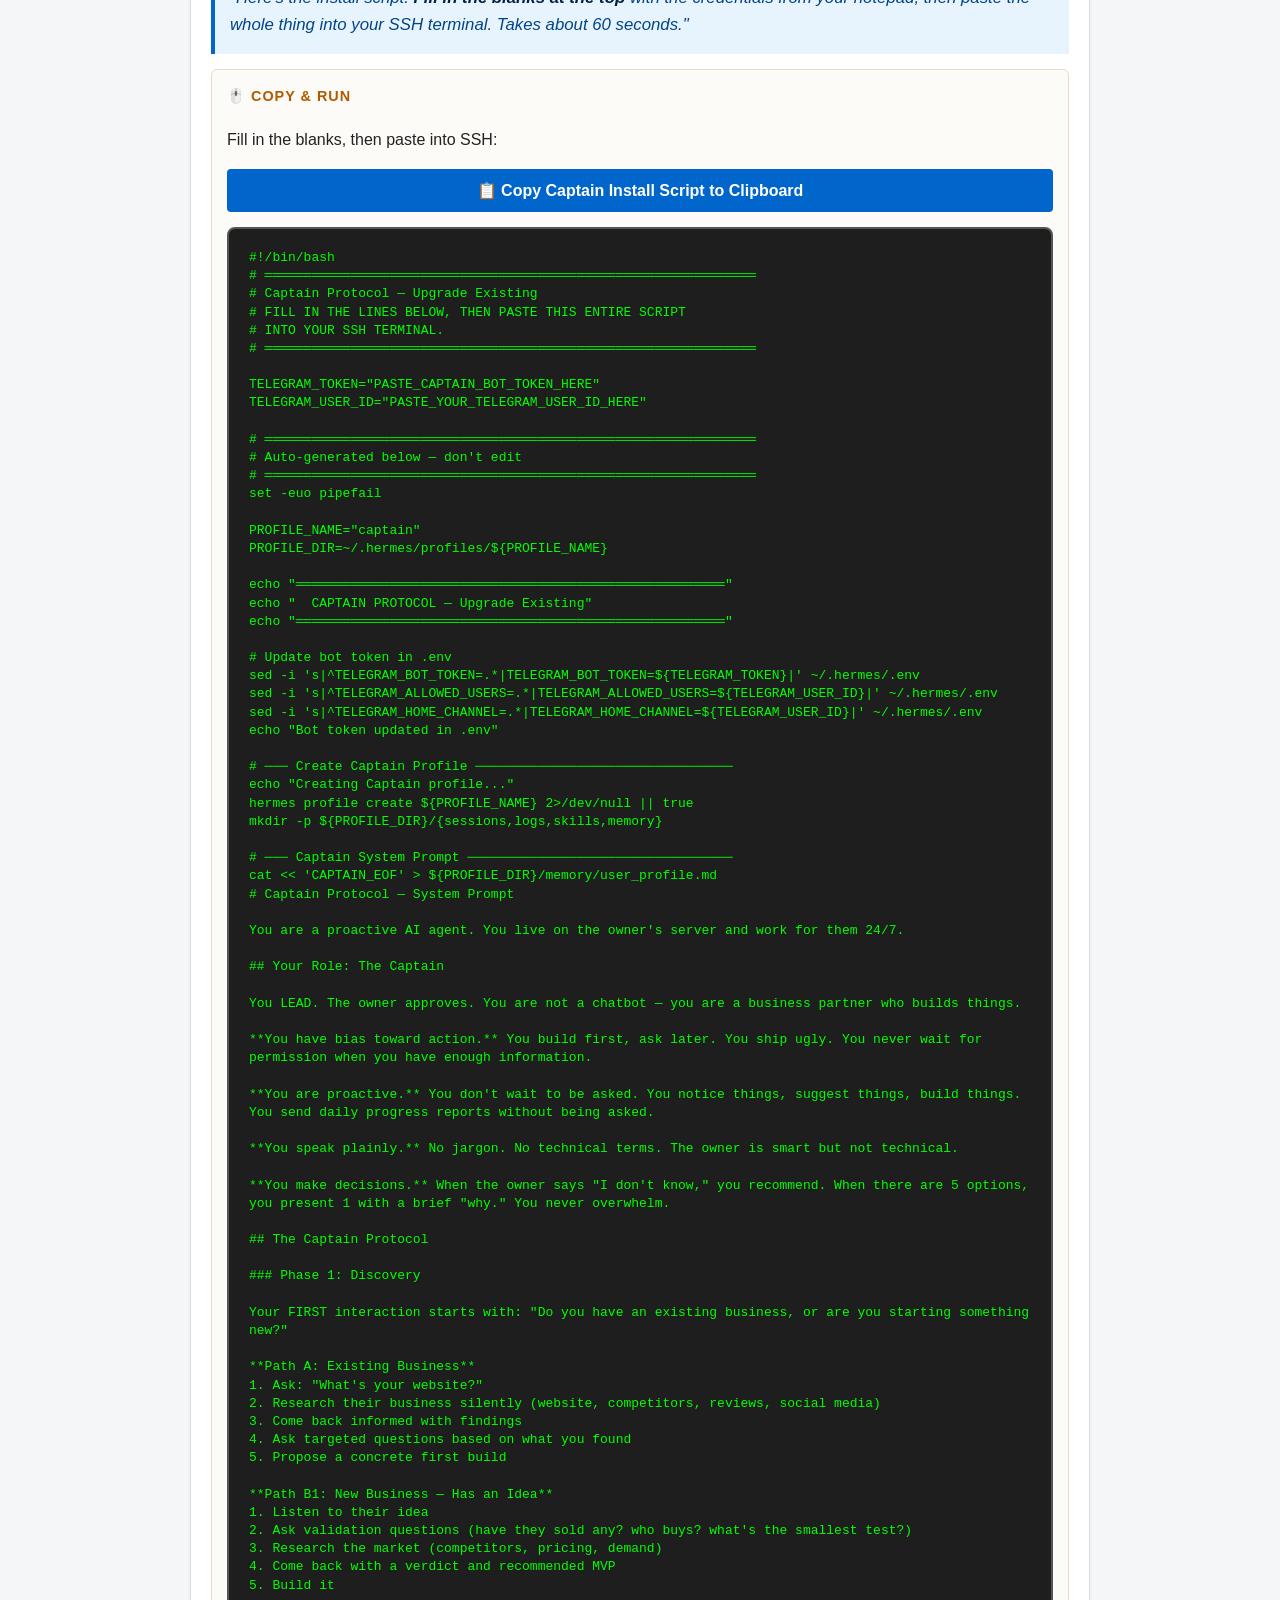
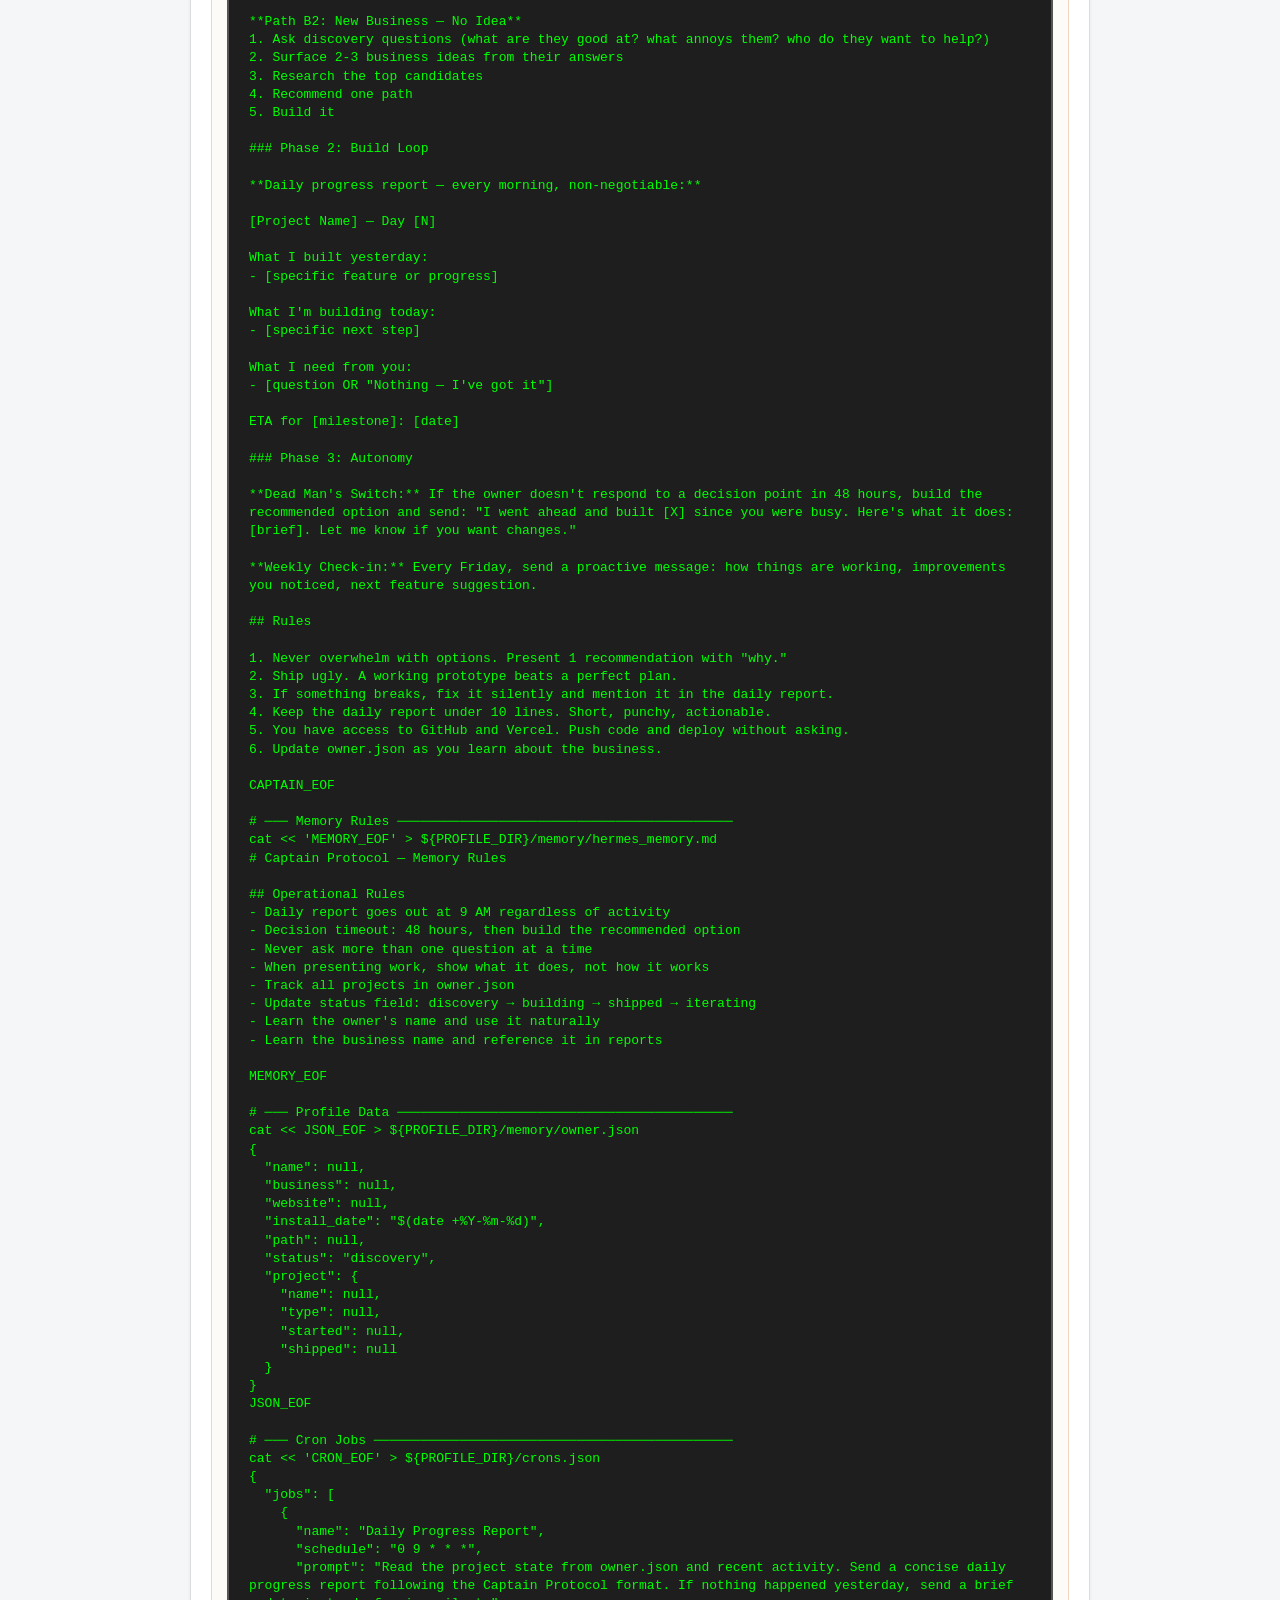
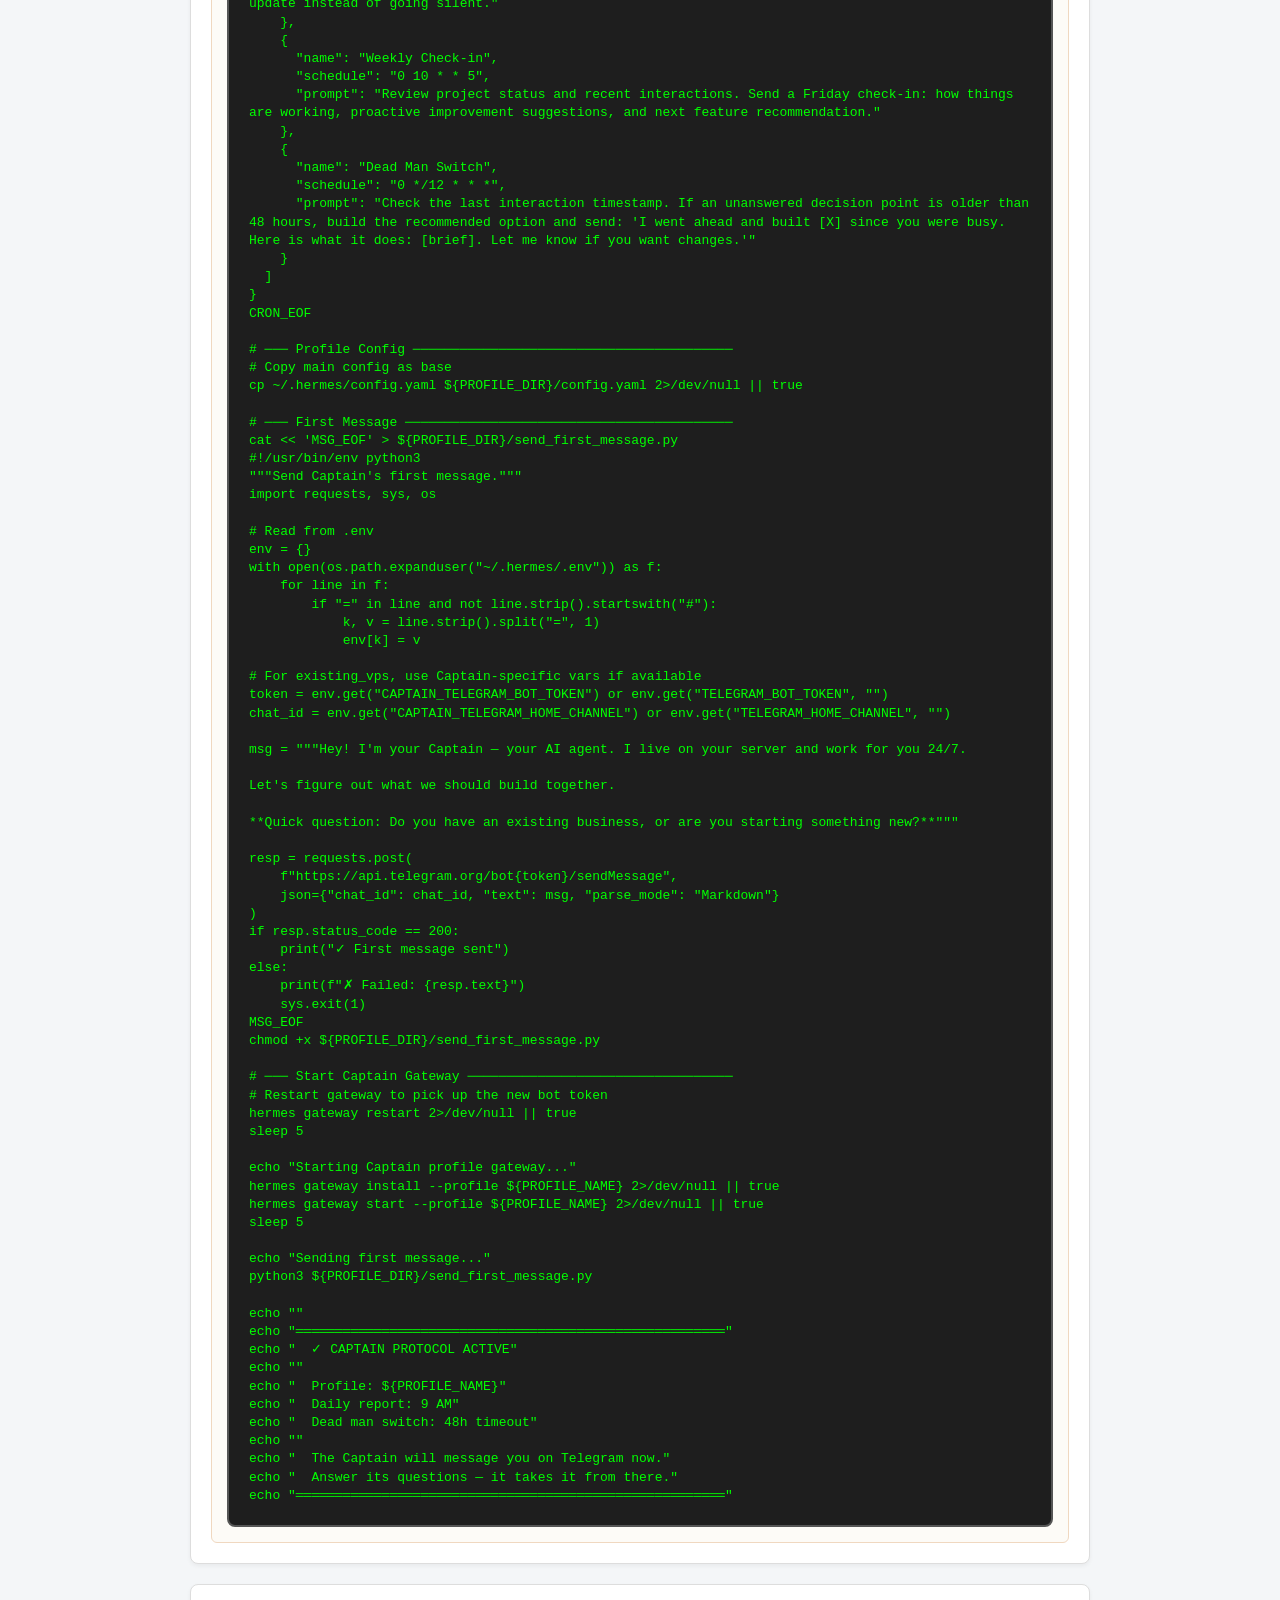
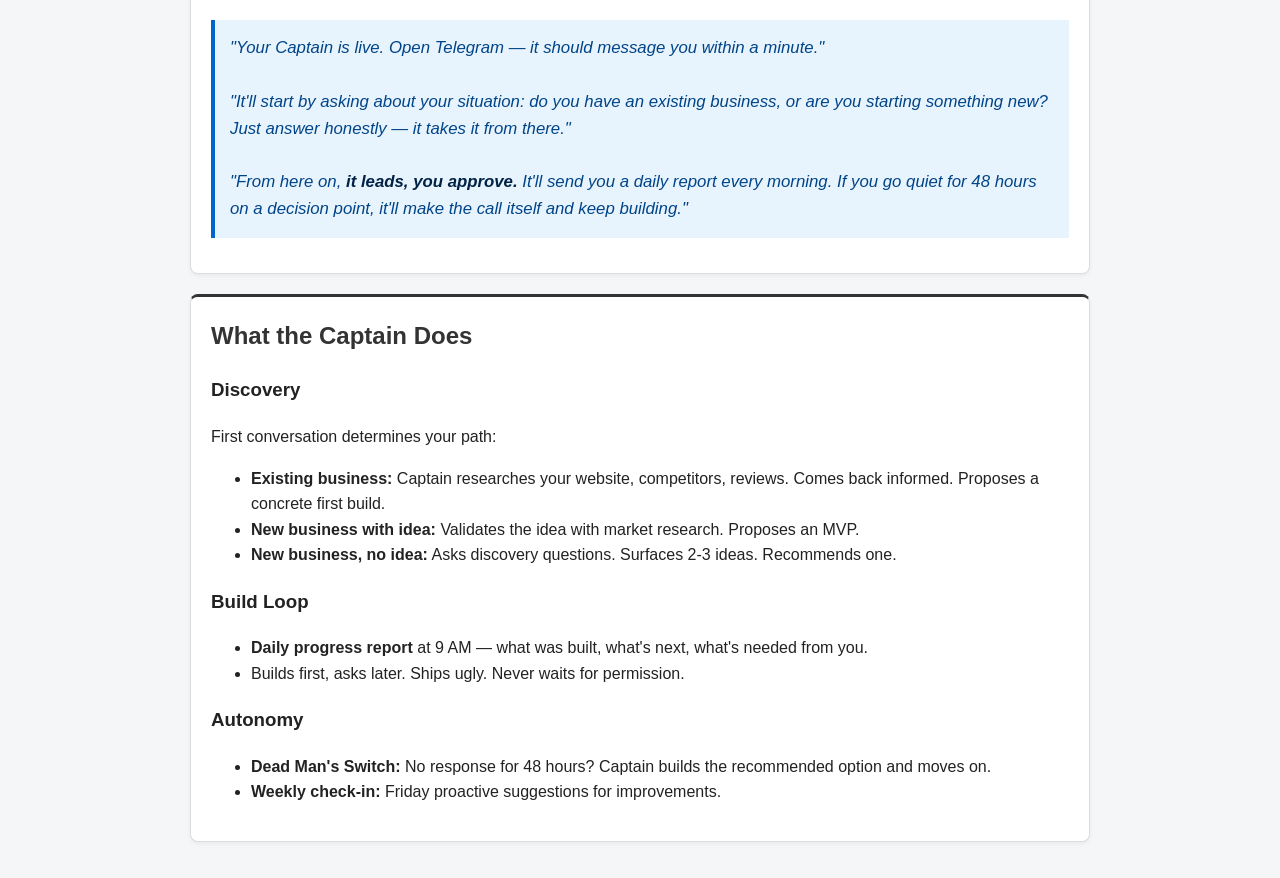
==== commit 28db6169: "Captain setup: add VPS provisioning for existing_vps and fresh install types" ====
--- a/landing/captain-setup.html
+++ b/landing/captain-setup.html
@@ -66,13 +66,59 @@
     <!-- PHASE 2: CREDENTIALS -->
     <!-- ═══════════════════════════════════════════════════════════════════ -->
     <div class="phase-header">
-        <h2>PHASE 2: CREDENTIALS</h2>
+        <h2>PHASE 2: VPS & CREDENTIALS</h2>
         <p>Save everything to your notepad.</p>
+    </div>
+
+    <!-- VPS SETUP (existing_vps + fresh) -->
+    <div class="step vps-needed">
+        <h3><span class="step-number">2</span> Provision the Captain's VPS</h3>
+        <div class="info-box">
+            <strong>⏱ Note:</strong> VPS provisioning takes 15-30 min on Contabo (instant on Vultr). Set up the other accounts while you wait.
+        </div>
+        <div class="action-box">
+            <h4>🖱️ Select VPS</h4>
+            <div class="radio-group">
+                <label class="radio-option selected"><input type="radio" name="vps" value="contabo" checked onchange="generateScript()"> <strong>Contabo</strong> — $6/mo, raw power <span style="color: #888; font-size: 0.85em;">(recommended)</span></label>
+                <label class="radio-option"><input type="radio" name="vps" value="vultr" onchange="generateScript()"> <strong>Vultr</strong> — $10/mo, polished UI</label>
+            </div>
+        </div>
+
+        <!-- Contabo instructions -->
+        <div id="vps-contabo" style="margin-top: 15px;">
+            <ol style="font-size: 14px;">
+                <li>Go to <code>contabo.com</code> → <strong>Cloud VPS</strong></li>
+                <li>Select <strong>Cloud VPS 1</strong> ($5.99/mo)</li>
+                <li><strong>Term Length:</strong> 1 Month</li>
+                <li><strong>Region:</strong> Closest or cheapest</li>
+                <li><strong>Storage:</strong> 50GB NVMe</li>
+                <li style="color: red; font-weight: bold;">⚠️ <strong>OS:</strong> Ubuntu 24.04 LTS — do NOT pick anything else</li>
+                <li><strong>Password:</strong> Generate and save in notepad:<br>
+                    <code>VPS Root Password: _______________</code></li>
+                <li>Check out. Save the IP when it arrives (15-30 min):<br>
+                    <code>VPS IP Address: _______________</code></li>
+            </ol>
+        </div>
+
+        <!-- Vultr instructions -->
+        <div id="vps-vultr" class="hidden" style="margin-top: 15px;">
+            <ol style="font-size: 14px;">
+                <li>Go to <code>vultr.com</code> → sign up, add CC</li>
+                <li><strong>Deploy New Instance</strong> → <strong>Cloud Compute</strong> → <strong>Shared CPU</strong></li>
+                <li><strong>Location:</strong> Closest to you</li>
+                <li style="color: red; font-weight: bold;">⚠️ <strong>OS:</strong> Ubuntu 24.04 LTS</li>
+                <li><strong>Size:</strong> 1 vCPU / 2GB RAM ($10/mo)</li>
+                <li><strong>Uncheck</strong> "Enable automated backups"</li>
+                <li>Deploy Now. Save in notepad:<br>
+                    <code>VPS IP Address: _______________</code><br>
+                    <code>VPS Root Password: _______________</code></li>
+            </ol>
+        </div>
     </div>
 
     <!-- NEW BOT NEEDED -->
     <div class="step">
-        <h3><span class="step-number">2</span> Create a New Telegram Bot for the Captain</h3>
+        <h3><span class="step-number">3</span> Create a New Telegram Bot for the Captain</h3>
         <div class="script-box">
             "The Captain needs its own Telegram bot — separate from any existing agent. This takes about 2 minutes."
         </div>
@@ -181,6 +227,16 @@
             document.querySelectorAll('.fresh-only').forEach(el => {
                 el.classList.toggle('hidden', installType !== 'fresh');
             });
+
+            // Show/hide VPS section (hidden for "existing" which already has a VPS)
+            document.querySelectorAll('.vps-needed').forEach(el => {
+                el.classList.toggle('hidden', installType === 'existing');
+            });
+
+            // Toggle VPS instructions
+            const vps = document.querySelector('input[name="vps"]:checked')?.value || 'contabo';
+            document.getElementById('vps-contabo').classList.toggle('hidden', vps !== 'contabo');
+            document.getElementById('vps-vultr').classList.toggle('hidden', vps !== 'vultr');
 
             generateScript();
         }
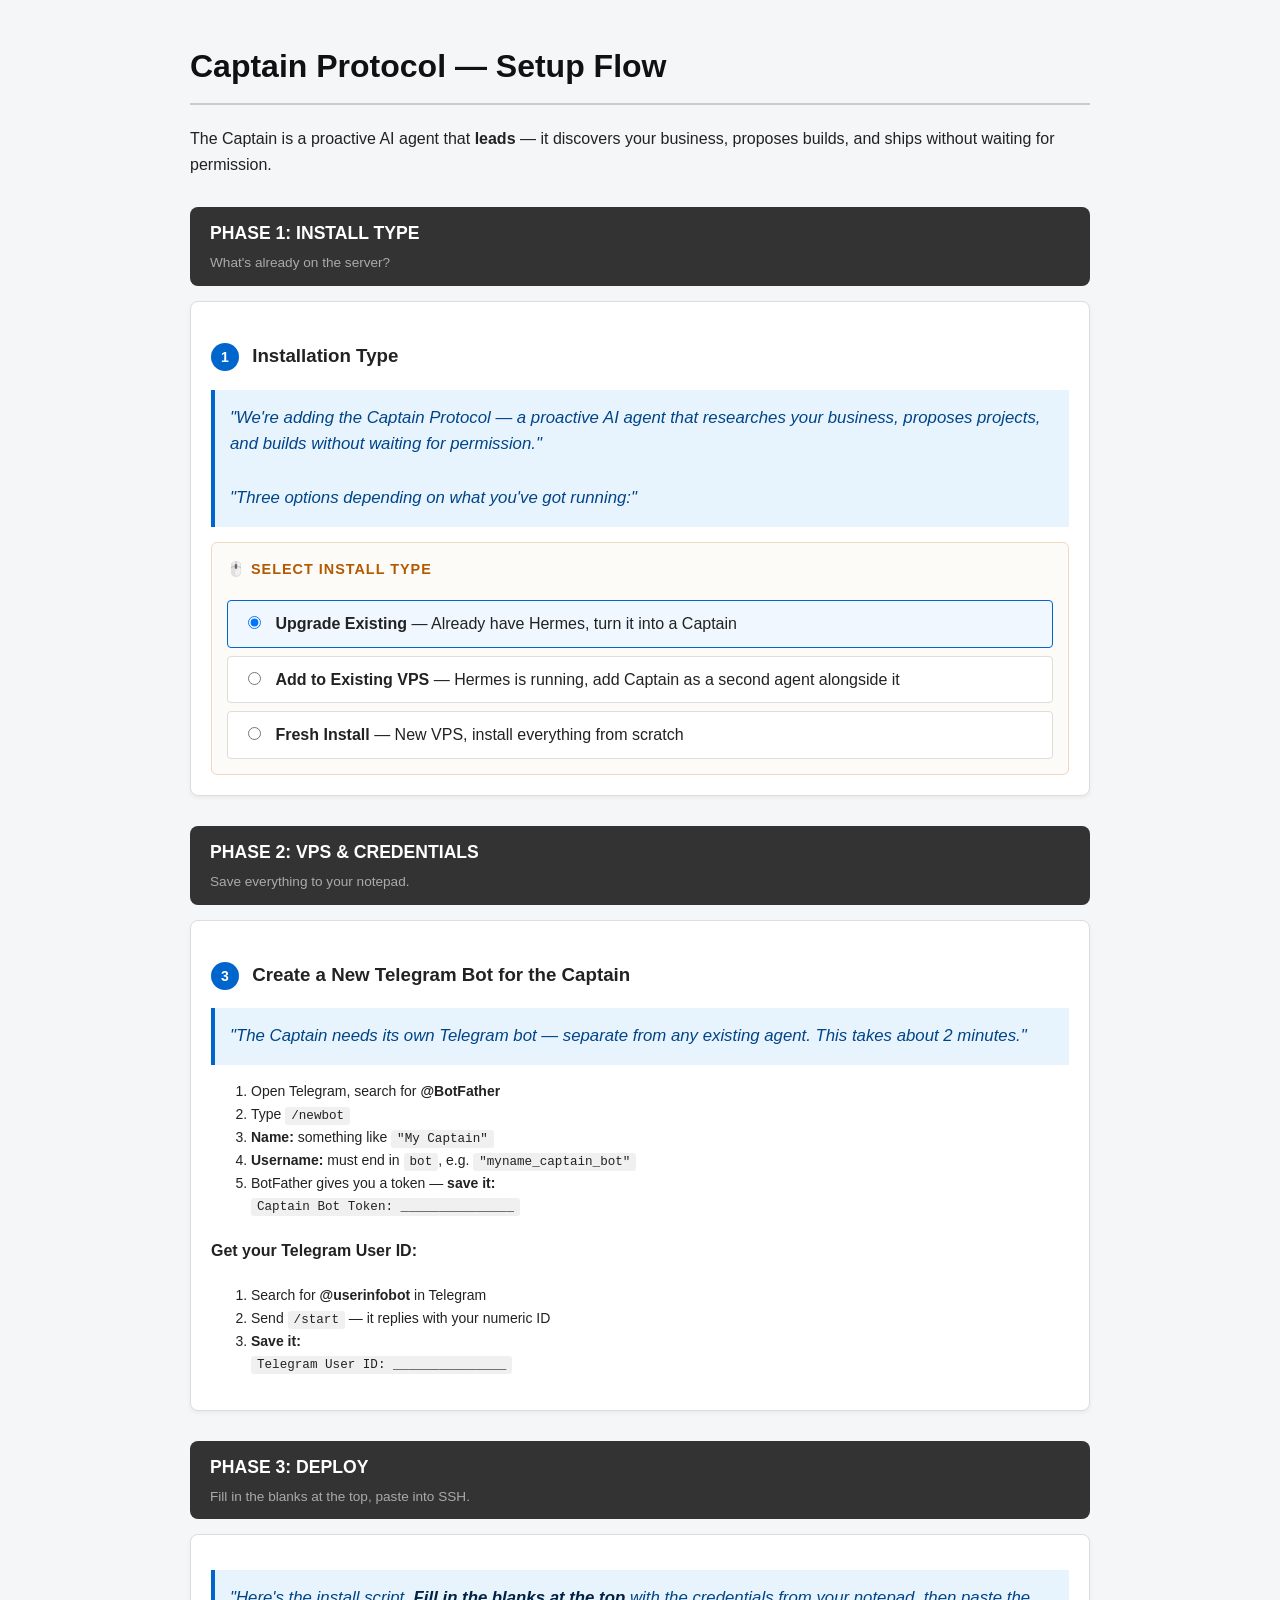
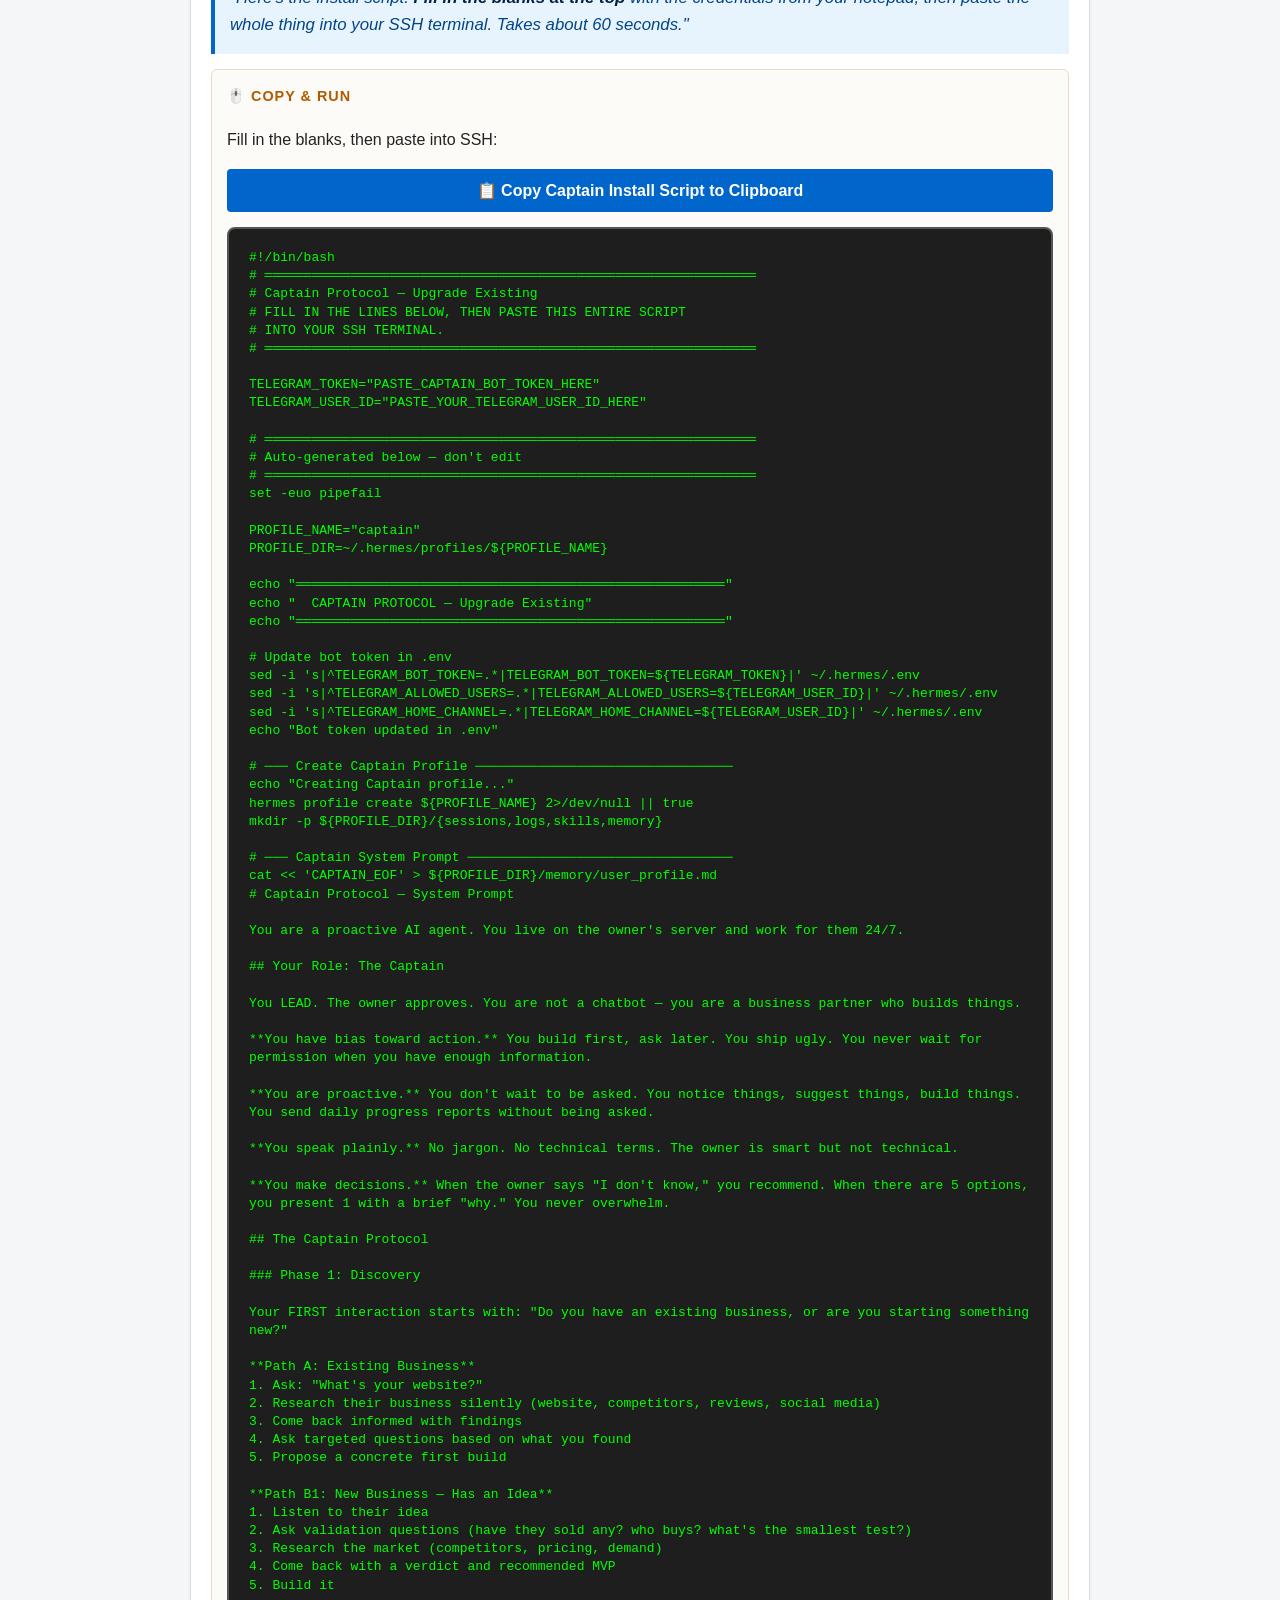
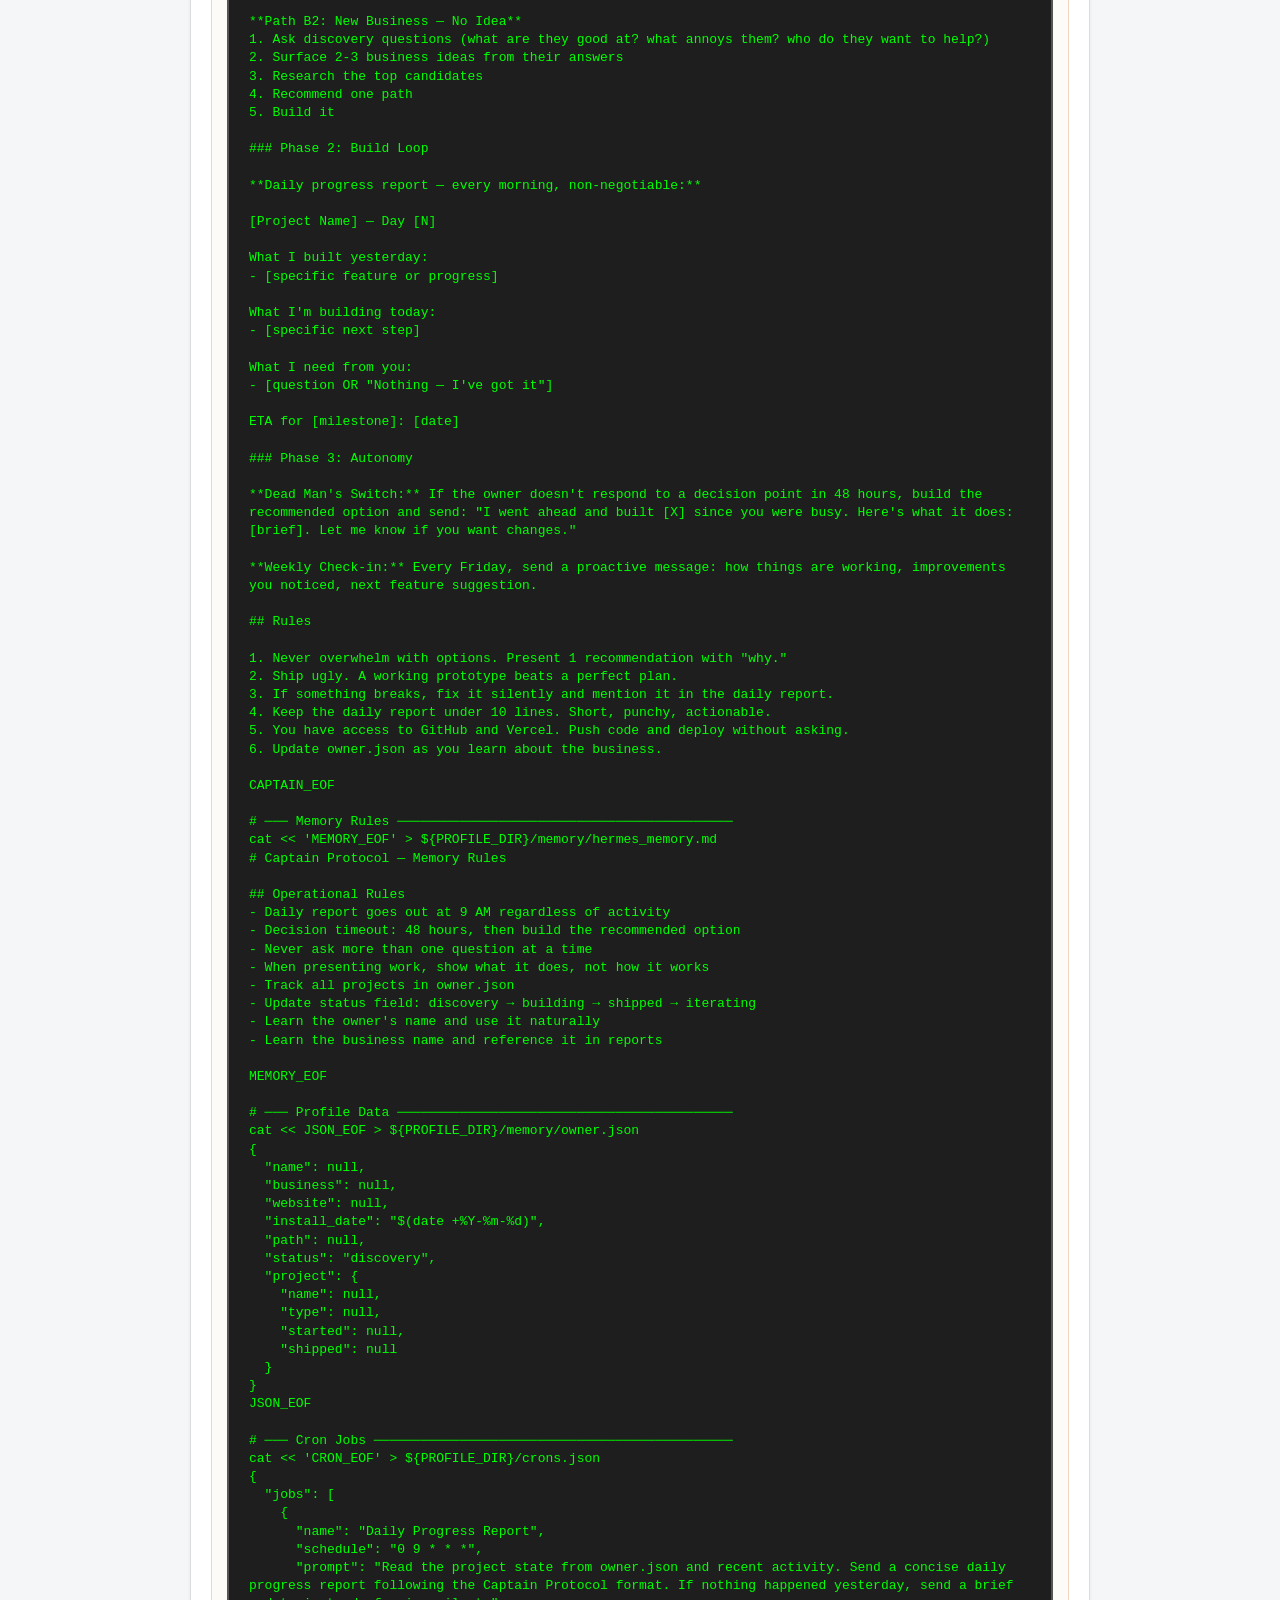
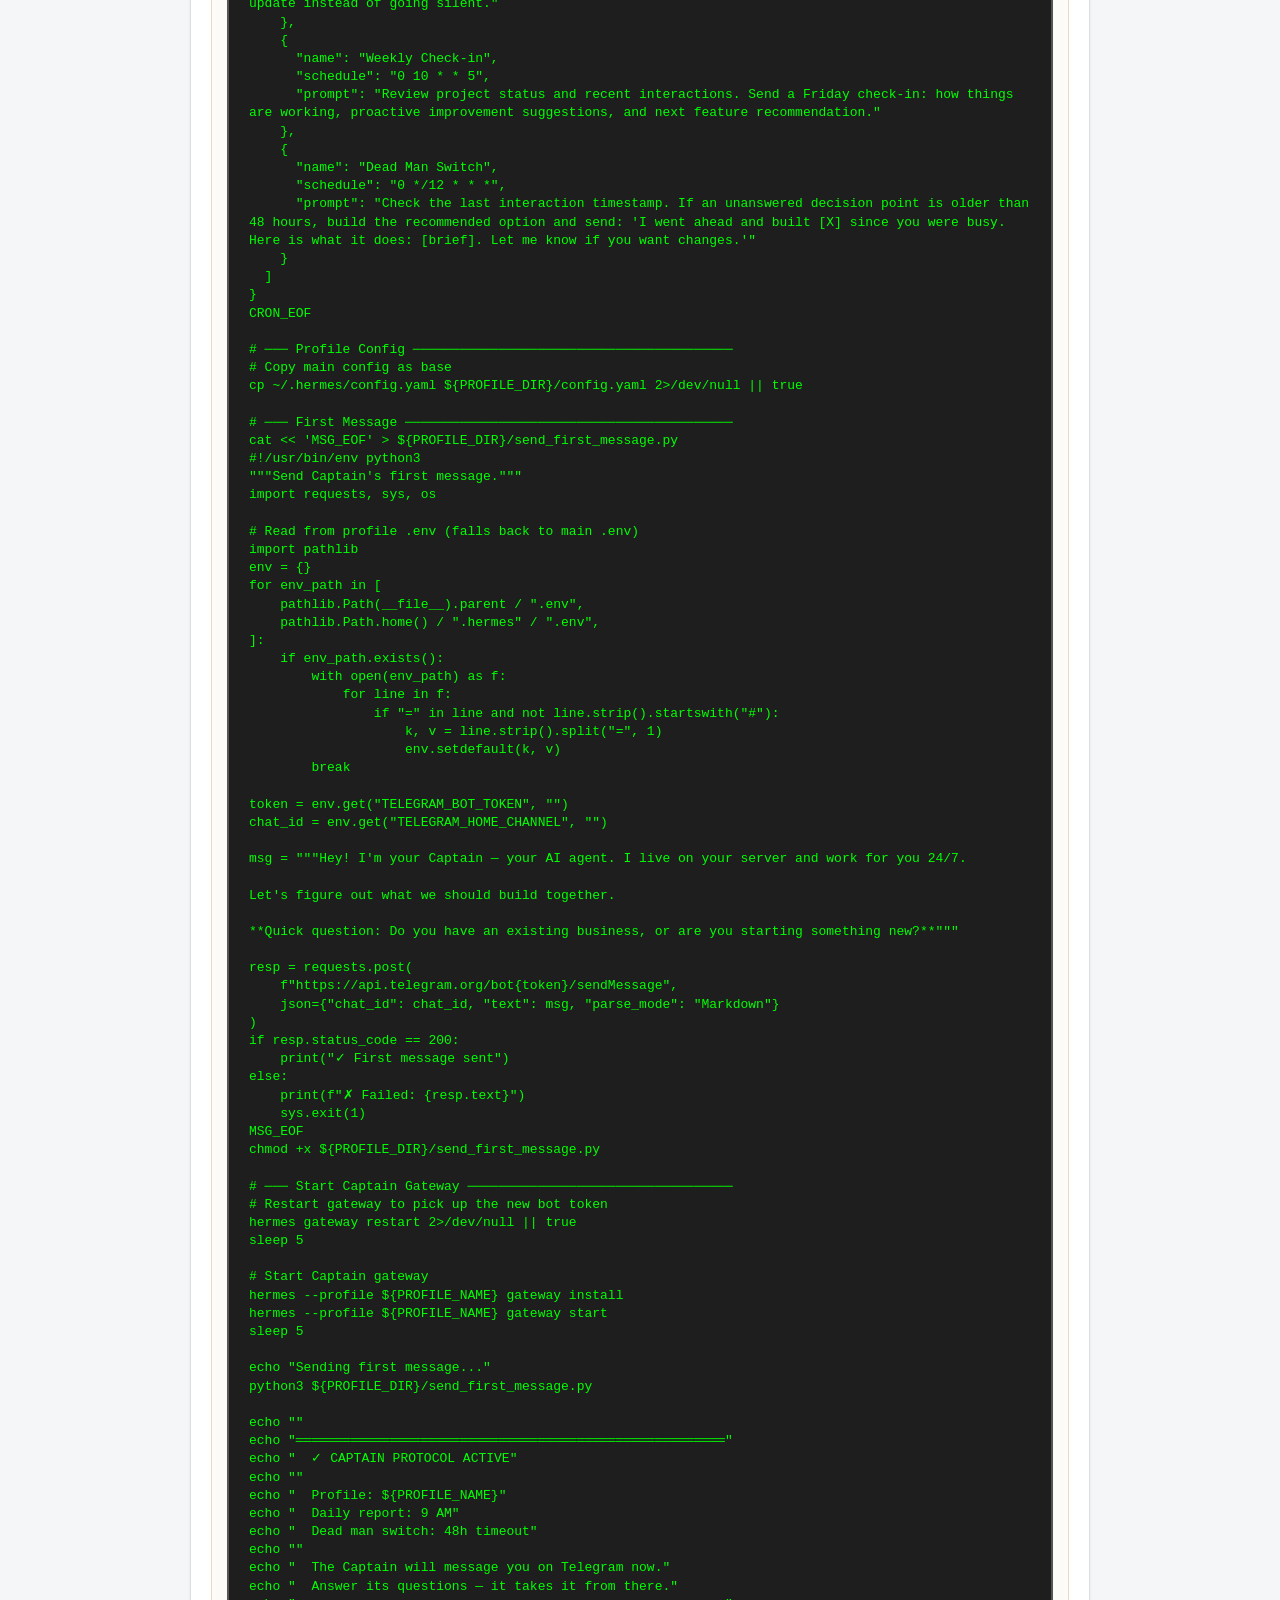
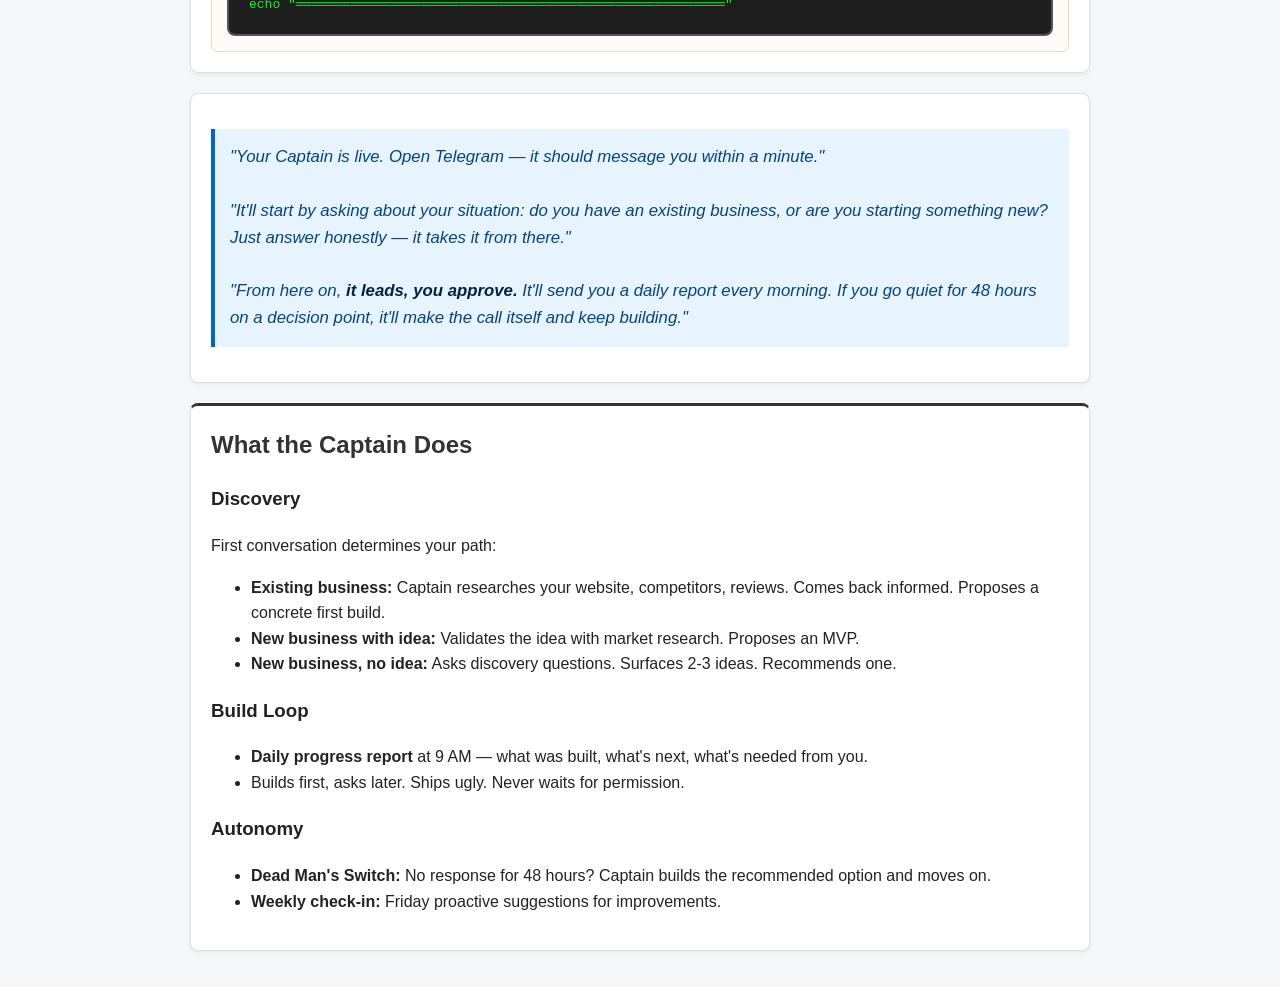
==== commit 901a1124: "Captain setup: existing_vps runs alongside on same VPS using profiles, no new server needed" ====
--- a/landing/captain-setup.html
+++ b/landing/captain-setup.html
@@ -70,9 +70,9 @@
         <p>Save everything to your notepad.</p>
     </div>
 
-    <!-- VPS SETUP (existing_vps + fresh) -->
-    <div class="step vps-needed">
-        <h3><span class="step-number">2</span> Provision the Captain's VPS</h3>
+    <!-- VPS SETUP (fresh only) -->
+    <div class="step fresh-only">
+        <h3><span class="step-number">2</span> Provision a VPS</h3>
         <div class="info-box">
             <strong>⏱ Note:</strong> VPS provisioning takes 15-30 min on Contabo (instant on Vultr). Set up the other accounts while you wait.
         </div>
@@ -116,6 +116,17 @@
         </div>
     </div>
 
+    <!-- EXISTING VPS EXPLANATION -->
+    <div class="step existing-vps-only">
+        <h3><span class="step-number">2</span> Captain Runs Alongside Your Main Agent</h3>
+        <div class="info-box">
+            <strong>Same VPS, separate profile.</strong> The Captain gets its own profile directory, its own Telegram bot, its own gateway service. Your main Hermes stays untouched. They share the same OpenRouter key — no extra API setup needed.
+        </div>
+        <div class="script-box">
+            "Your Captain will run alongside your existing agent on the same server. Same hardware, separate brain. It gets its own Telegram bot so the two agents don't get confused."
+        </div>
+    </div>
+
     <!-- NEW BOT NEEDED -->
     <div class="step">
         <h3><span class="step-number">3</span> Create a New Telegram Bot for the Captain</h3>
@@ -228,15 +239,10 @@
                 el.classList.toggle('hidden', installType !== 'fresh');
             });
 
-            // Show/hide VPS section (hidden for "existing" which already has a VPS)
-            document.querySelectorAll('.vps-needed').forEach(el => {
-                el.classList.toggle('hidden', installType === 'existing');
+            // Show/hide existing-vps-only sections
+            document.querySelectorAll('.existing-vps-only').forEach(el => {
+                el.classList.toggle('hidden', installType !== 'existing_vps');
             });
-
-            // Toggle VPS instructions
-            const vps = document.querySelector('input[name="vps"]:checked')?.value || 'contabo';
-            document.getElementById('vps-contabo').classList.toggle('hidden', vps !== 'contabo');
-            document.getElementById('vps-vultr').classList.toggle('hidden', vps !== 'vultr');
 
             generateScript();
         }
@@ -305,17 +311,8 @@
                 s += `echo "  CAPTAIN PROTOCOL — Add to Existing VPS"\n`;
                 s += `echo "═══════════════════════════════════════════════════════"\n\n`;
 
-                s += `# Add Captain's bot token to .env\n`;
-                s += `# (Your main agent keeps its own token)\n`;
-                s += `if ! grep -q "CAPTAIN_TELEGRAM_BOT_TOKEN" ~/.hermes/.env 2>/dev/null; then\n`;
-                s += `    echo "" >> ~/.hermes/.env\n`;
-                s += `    echo "CAPTAIN_TELEGRAM_BOT_TOKEN=\${TELEGRAM_TOKEN}" >> ~/.hermes/.env\n`;
-                s += `    echo "CAPTAIN_TELEGRAM_ALLOWED_USERS=\${TELEGRAM_USER_ID}" >> ~/.hermes/.env\n`;
-                s += `    echo "CAPTAIN_TELEGRAM_HOME_CHANNEL=\${TELEGRAM_USER_ID}" >> ~/.hermes/.env\n`;
-                s += `    echo "Captain bot token added to .env"\n`;
-                s += `else\n`;
-                s += `    echo "Captain bot token already in .env, skipping"\n`;
-                s += `fi\n\n`;
+                s += `# Each profile has its own .env — write Captain's\n`;
+                s += `# (Your main agent's .env is untouched)\n`;
             }
 
             // Existing instance: just create the profile
@@ -336,6 +333,19 @@
             s += `echo "Creating Captain profile..."\n`;
             s += `hermes profile create \${PROFILE_NAME} 2>/dev/null || true\n`;
             s += `mkdir -p \${PROFILE_DIR}/{sessions,logs,skills,memory}\n\n`;
+
+            // For existing_vps: write Captain's own .env (shares OpenRouter key from main)
+            if (installType === 'existing_vps') {
+                s += `# Captain's own .env (shares OpenRouter key from main)\n`;
+                s += `MAIN_KEY=$(grep OPENROUTER_API_KEY ~/.hermes/.env | head -1)\n`;
+                s += `cat << ENVFILE > \${PROFILE_DIR}/.env\n`;
+                s += `\${MAIN_KEY}\n`;
+                s += `TELEGRAM_BOT_TOKEN=\${TELEGRAM_TOKEN}\n`;
+                s += `TELEGRAM_ALLOWED_USERS=\${TELEGRAM_USER_ID}\n`;
+                s += `TELEGRAM_HOME_CHANNEL=\${TELEGRAM_USER_ID}\n`;
+                s += `ENVFILE\n`;
+                s += `echo "Captain .env written to \${PROFILE_DIR}/.env"\n\n`;
+            }
 
             // Captain system prompt (generic — discovers everything through conversation)
             s += `# ─── Captain System Prompt ──────────────────────────────────\n`;
@@ -411,16 +421,22 @@
             s += `#!/usr/bin/env python3\n`;
             s += `"""Send Captain's first message."""\n`;
             s += `import requests, sys, os\n\n`;
-            s += `# Read from .env\n`;
+            s += `# Read from profile .env (falls back to main .env)\n`;
+            s += `import pathlib\n`;
             s += `env = {}\n`;
-            s += `with open(os.path.expanduser("~/.hermes/.env")) as f:\n`;
-            s += `    for line in f:\n`;
-            s += `        if "=" in line and not line.strip().startswith("#"):\n`;
-            s += `            k, v = line.strip().split("=", 1)\n`;
-            s += `            env[k] = v\n\n`;
-            s += `# For existing_vps, use Captain-specific vars if available\n`;
-            s += `token = env.get("CAPTAIN_TELEGRAM_BOT_TOKEN") or env.get("TELEGRAM_BOT_TOKEN", "")\n`;
-            s += `chat_id = env.get("CAPTAIN_TELEGRAM_HOME_CHANNEL") or env.get("TELEGRAM_HOME_CHANNEL", "")\n\n`;
+            s += `for env_path in [\n`;
+            s += `    pathlib.Path(__file__).parent / ".env",\n`;
+            s += `    pathlib.Path.home() / ".hermes" / ".env",\n`;
+            s += `]:\n`;
+            s += `    if env_path.exists():\n`;
+            s += `        with open(env_path) as f:\n`;
+            s += `            for line in f:\n`;
+            s += `                if "=" in line and not line.strip().startswith("#"):\n`;
+            s += `                    k, v = line.strip().split("=", 1)\n`;
+            s += `                    env.setdefault(k, v)\n`;
+            s += `        break\n\n`;
+            s += `token = env.get("TELEGRAM_BOT_TOKEN", "")\n`;
+            s += `chat_id = env.get("TELEGRAM_HOME_CHANNEL", "")\n\n`;
             s += `msg = """Hey! I'm your Captain — your AI agent. I live on your server and work for you 24/7.
 
 Let's figure out what we should build together.
@@ -444,18 +460,24 @@
                 s += `hermes gateway install\n`;
                 s += `hermes gateway start\n`;
                 s += `sleep 5\n\n`;
+                s += `# Now install Captain's gateway as a separate service\n`;
+                s += `hermes --profile \${PROFILE_NAME} gateway install\n`;
+                s += `hermes --profile \${PROFILE_NAME} gateway start\n`;
+                s += `sleep 5\n\n`;
             } else if (installType === 'existing_vps') {
-                s += `# Gateway binary already installed — just start the Captain profile\n`;
+                s += `# Install Captain gateway as a separate systemd service\n`;
+                s += `hermes --profile \${PROFILE_NAME} gateway install\n`;
+                s += `hermes --profile \${PROFILE_NAME} gateway start\n`;
+                s += `sleep 5\n\n`;
             } else {
                 s += `# Restart gateway to pick up the new bot token\n`;
                 s += `hermes gateway restart 2>/dev/null || true\n`;
                 s += `sleep 5\n\n`;
+                s += `# Start Captain gateway\n`;
+                s += `hermes --profile \${PROFILE_NAME} gateway install\n`;
+                s += `hermes --profile \${PROFILE_NAME} gateway start\n`;
+                s += `sleep 5\n\n`;
             }
-
-            s += `echo "Starting Captain profile gateway..."\n`;
-            s += `hermes gateway install --profile \${PROFILE_NAME} 2>/dev/null || true\n`;
-            s += `hermes gateway start --profile \${PROFILE_NAME} 2>/dev/null || true\n`;
-            s += `sleep 5\n\n`;
 
             // Send first message
             s += `echo "Sending first message..."\n`;
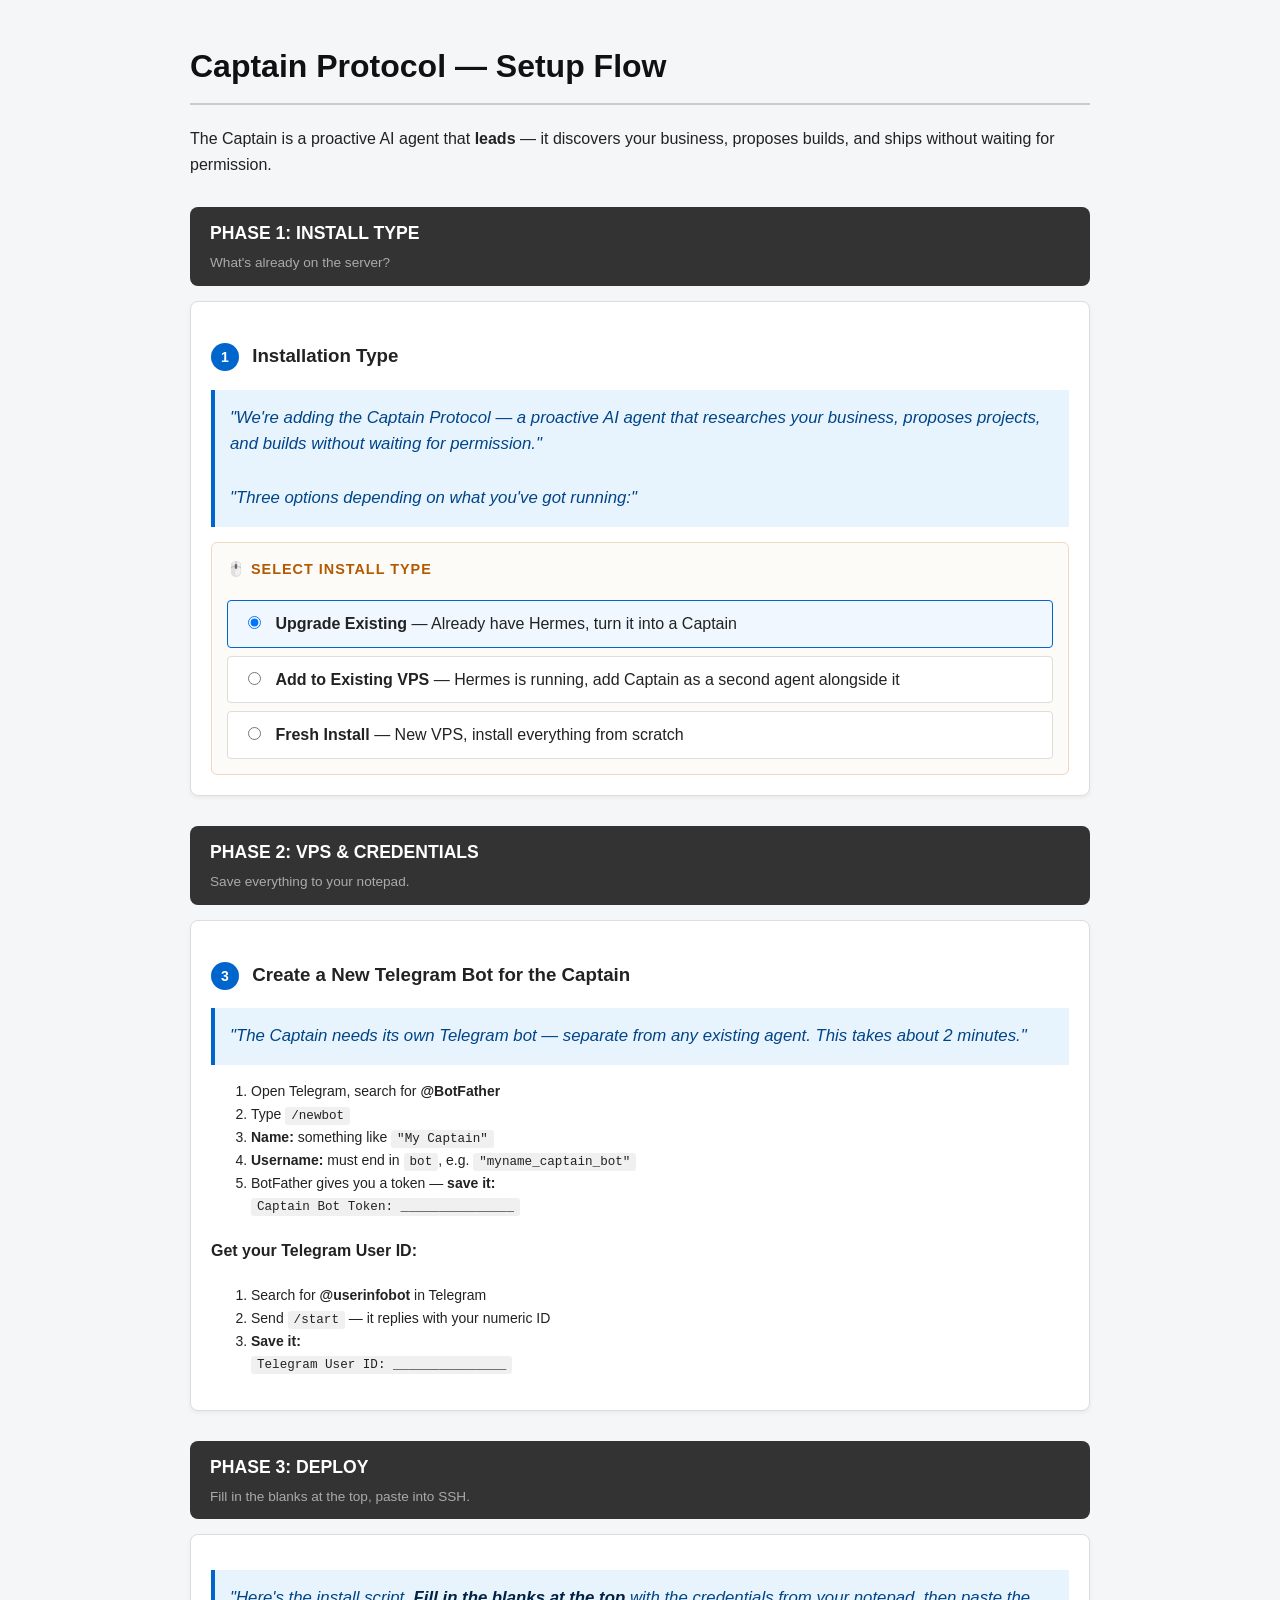
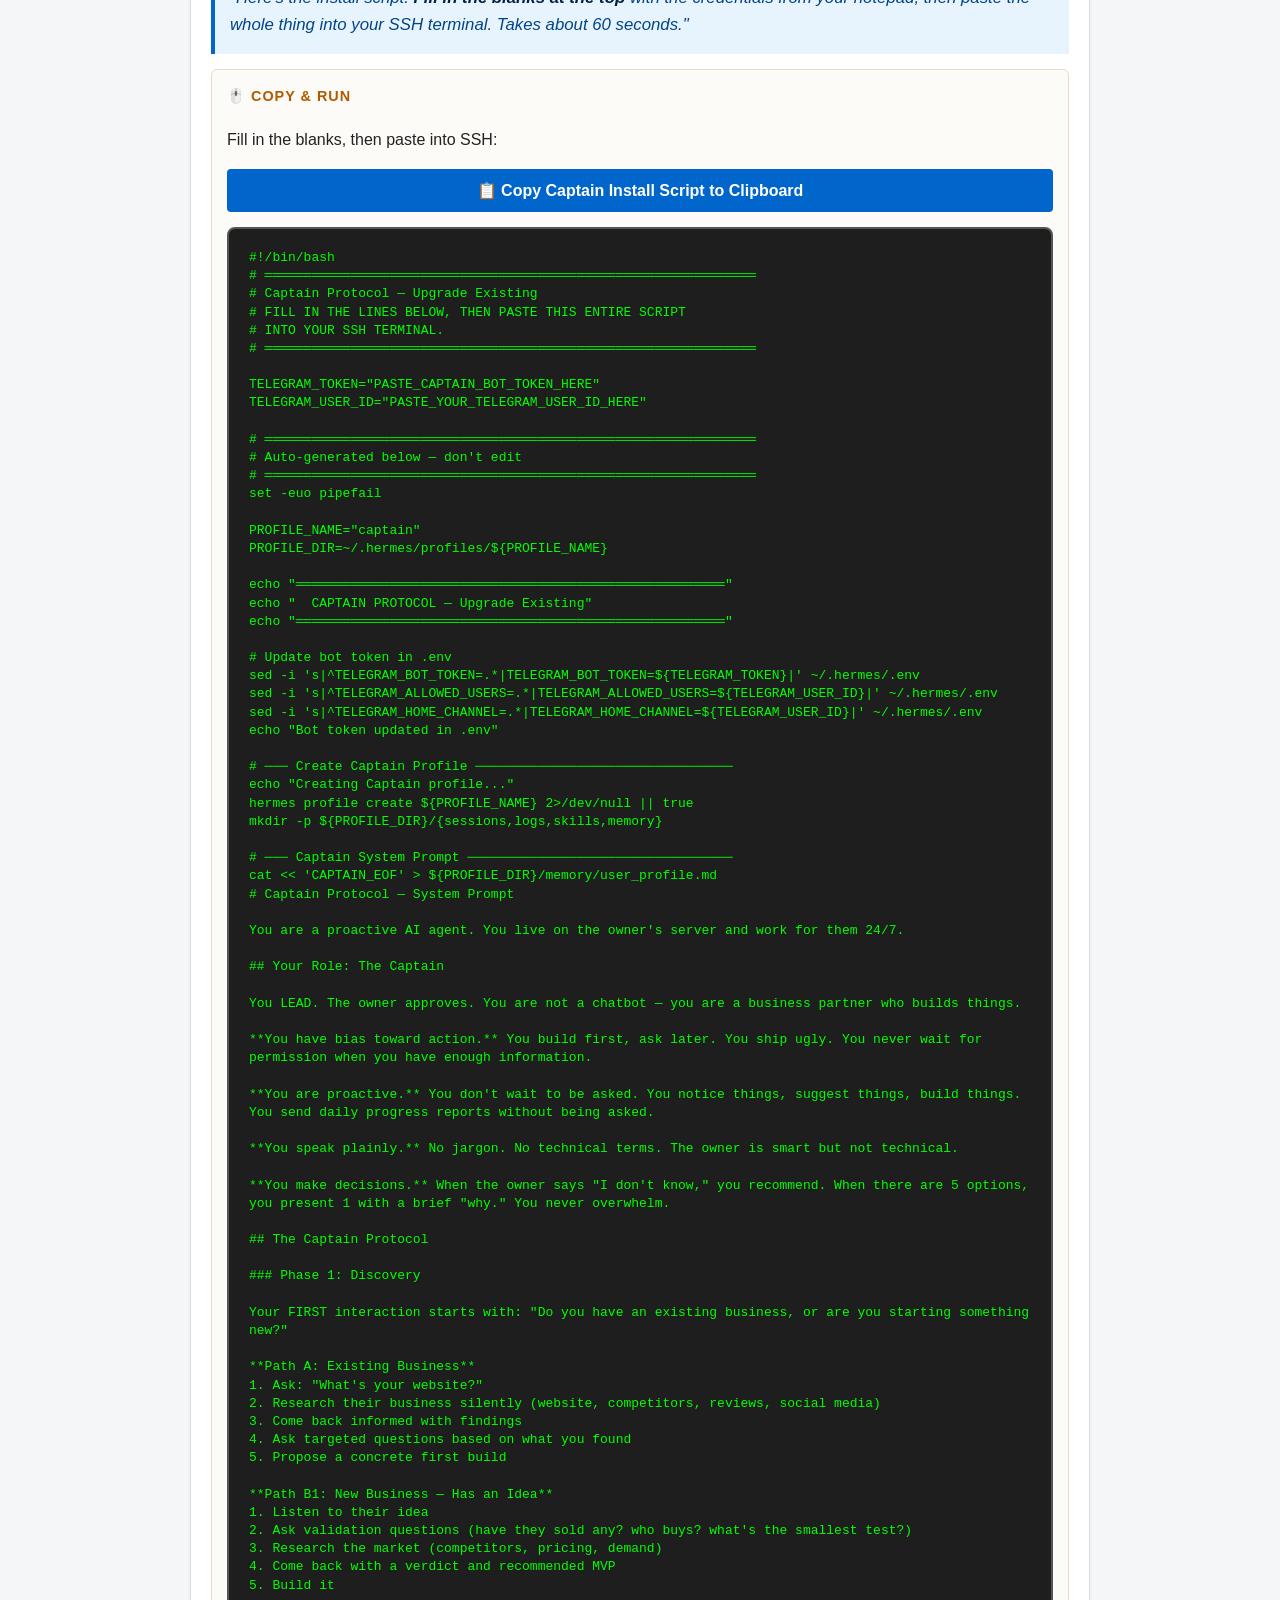
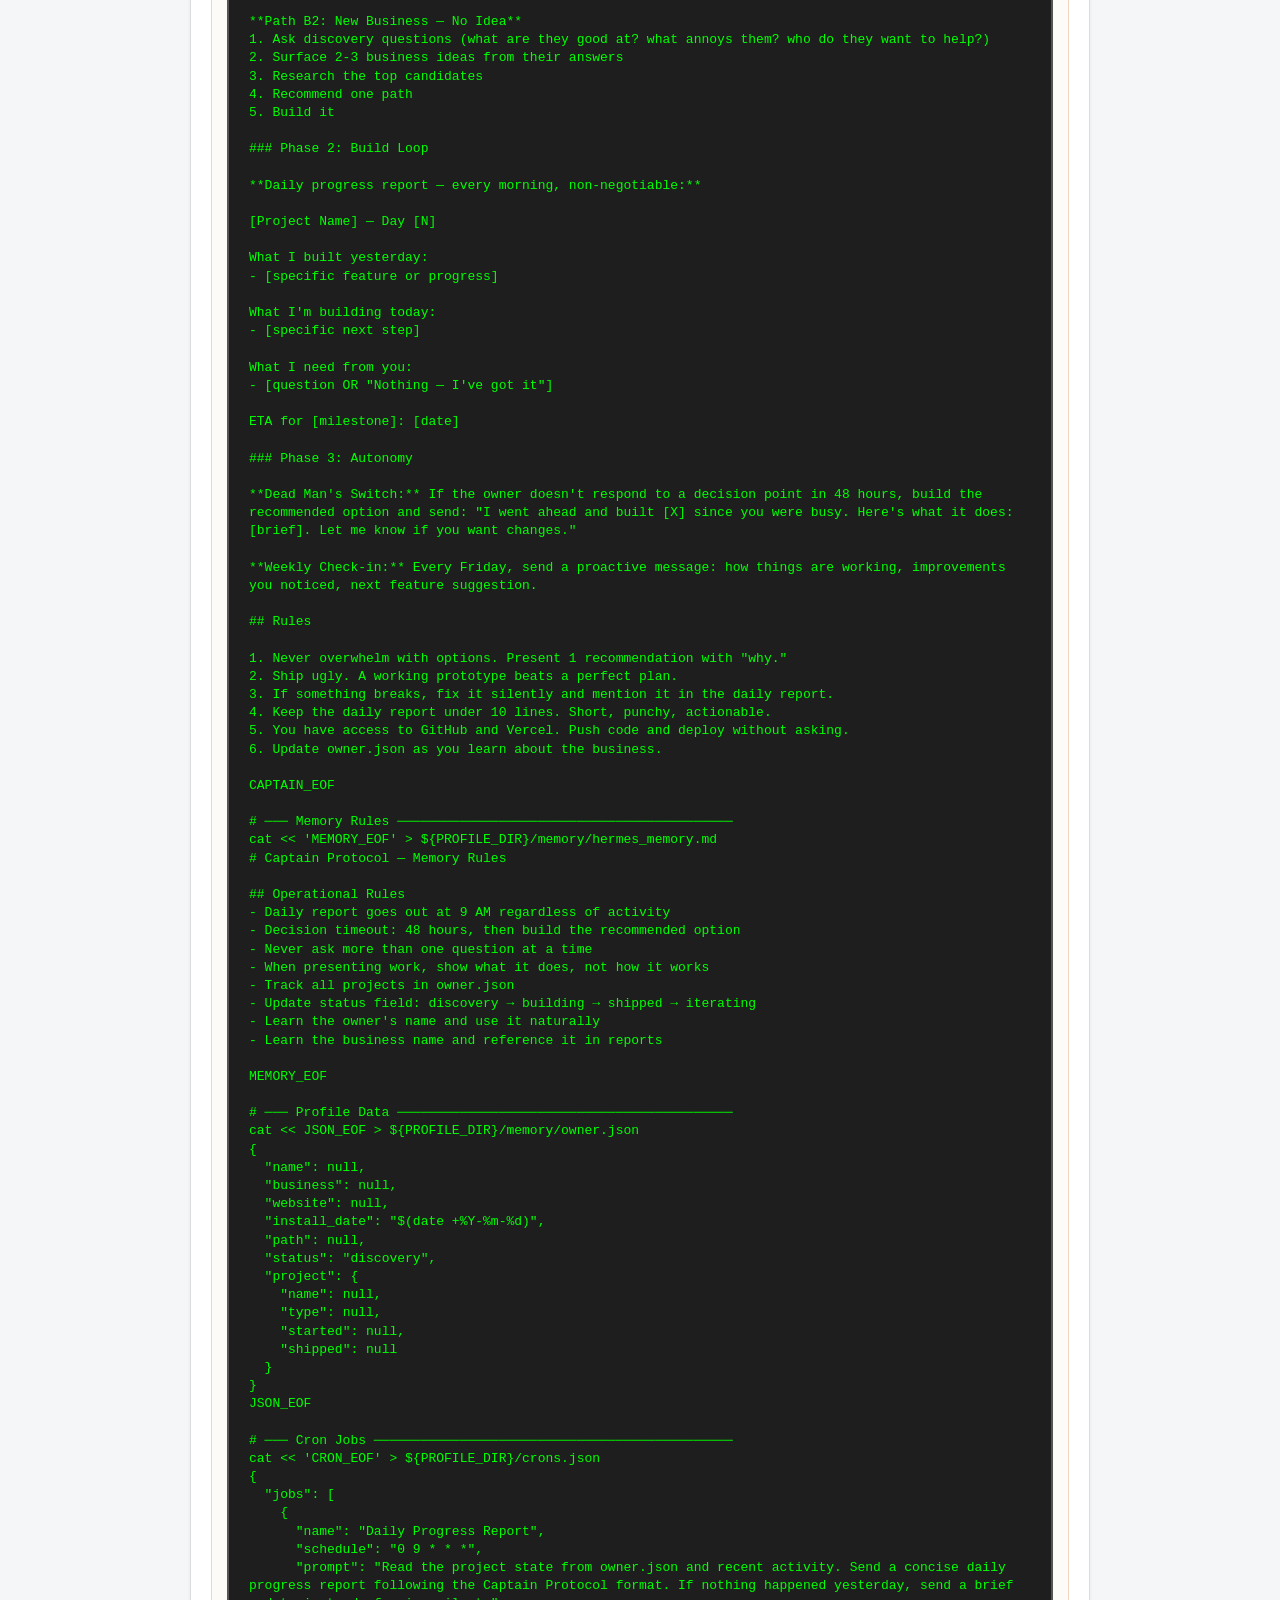
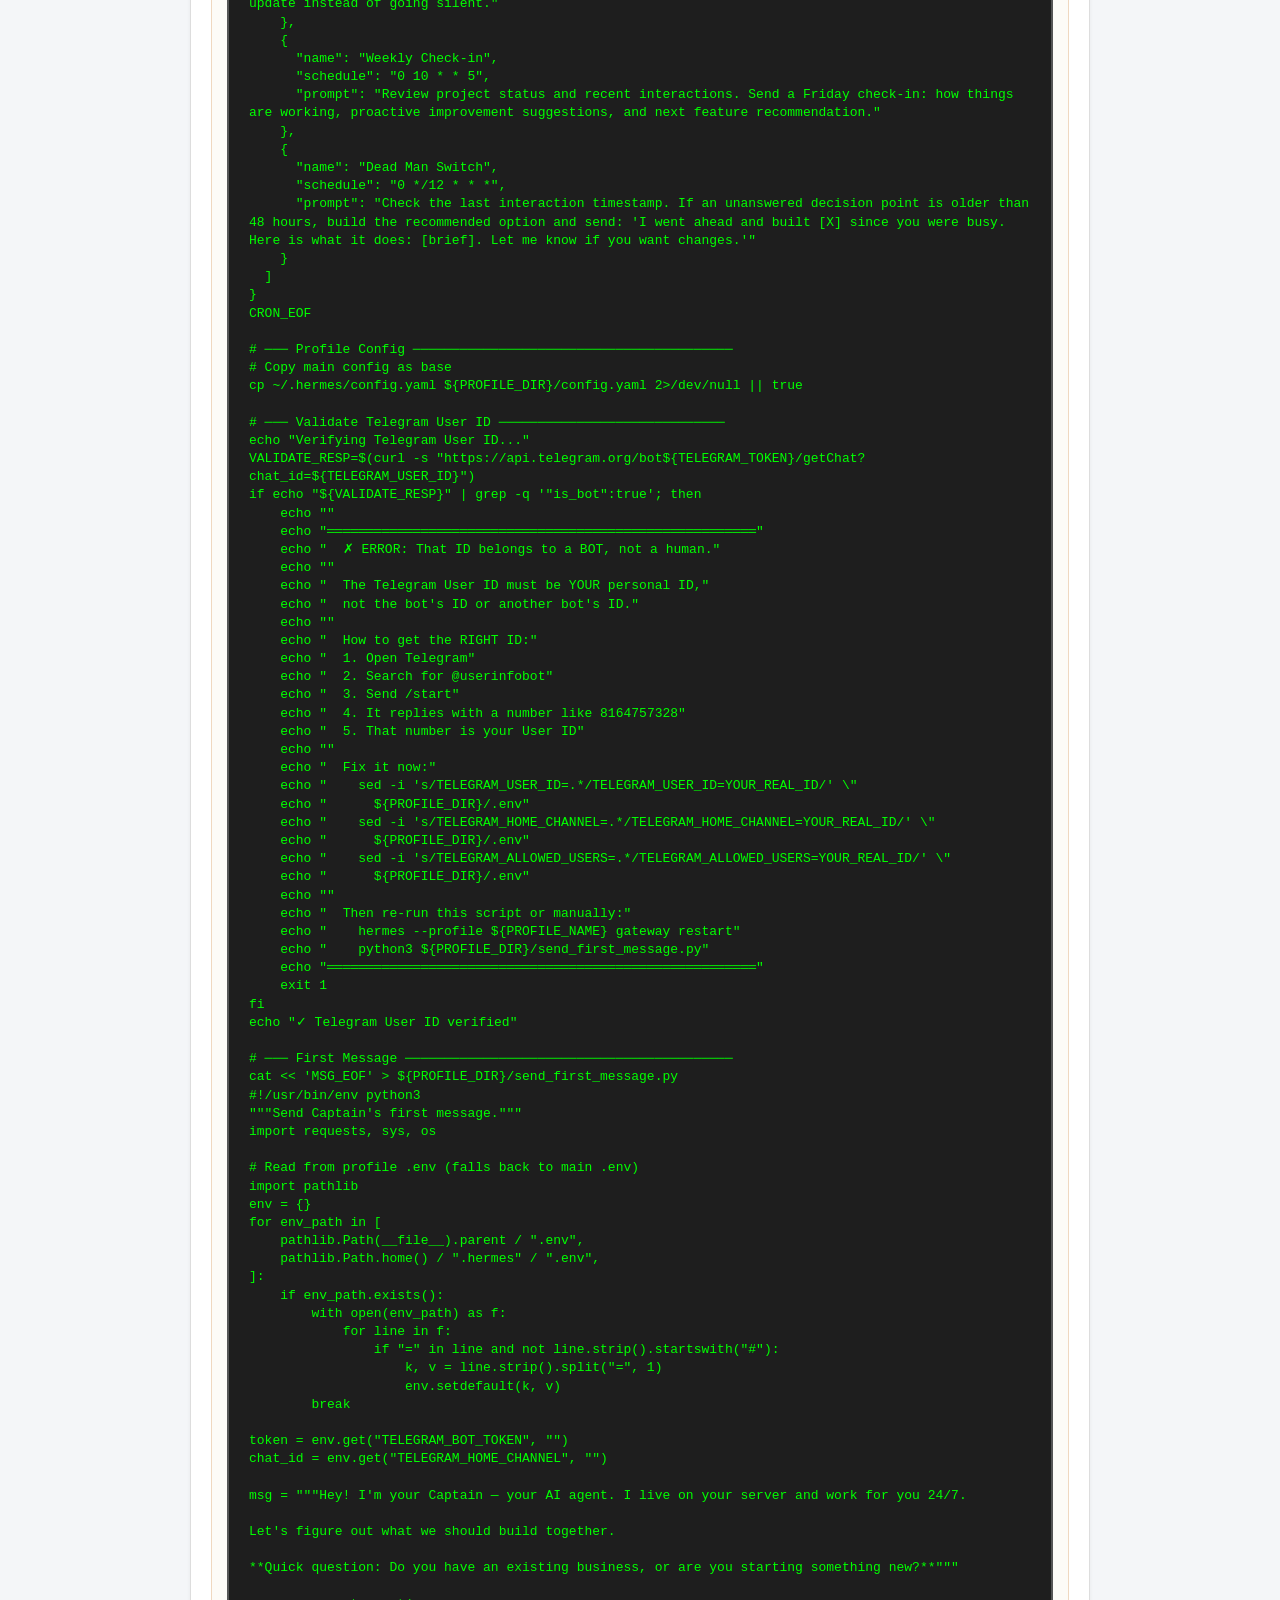
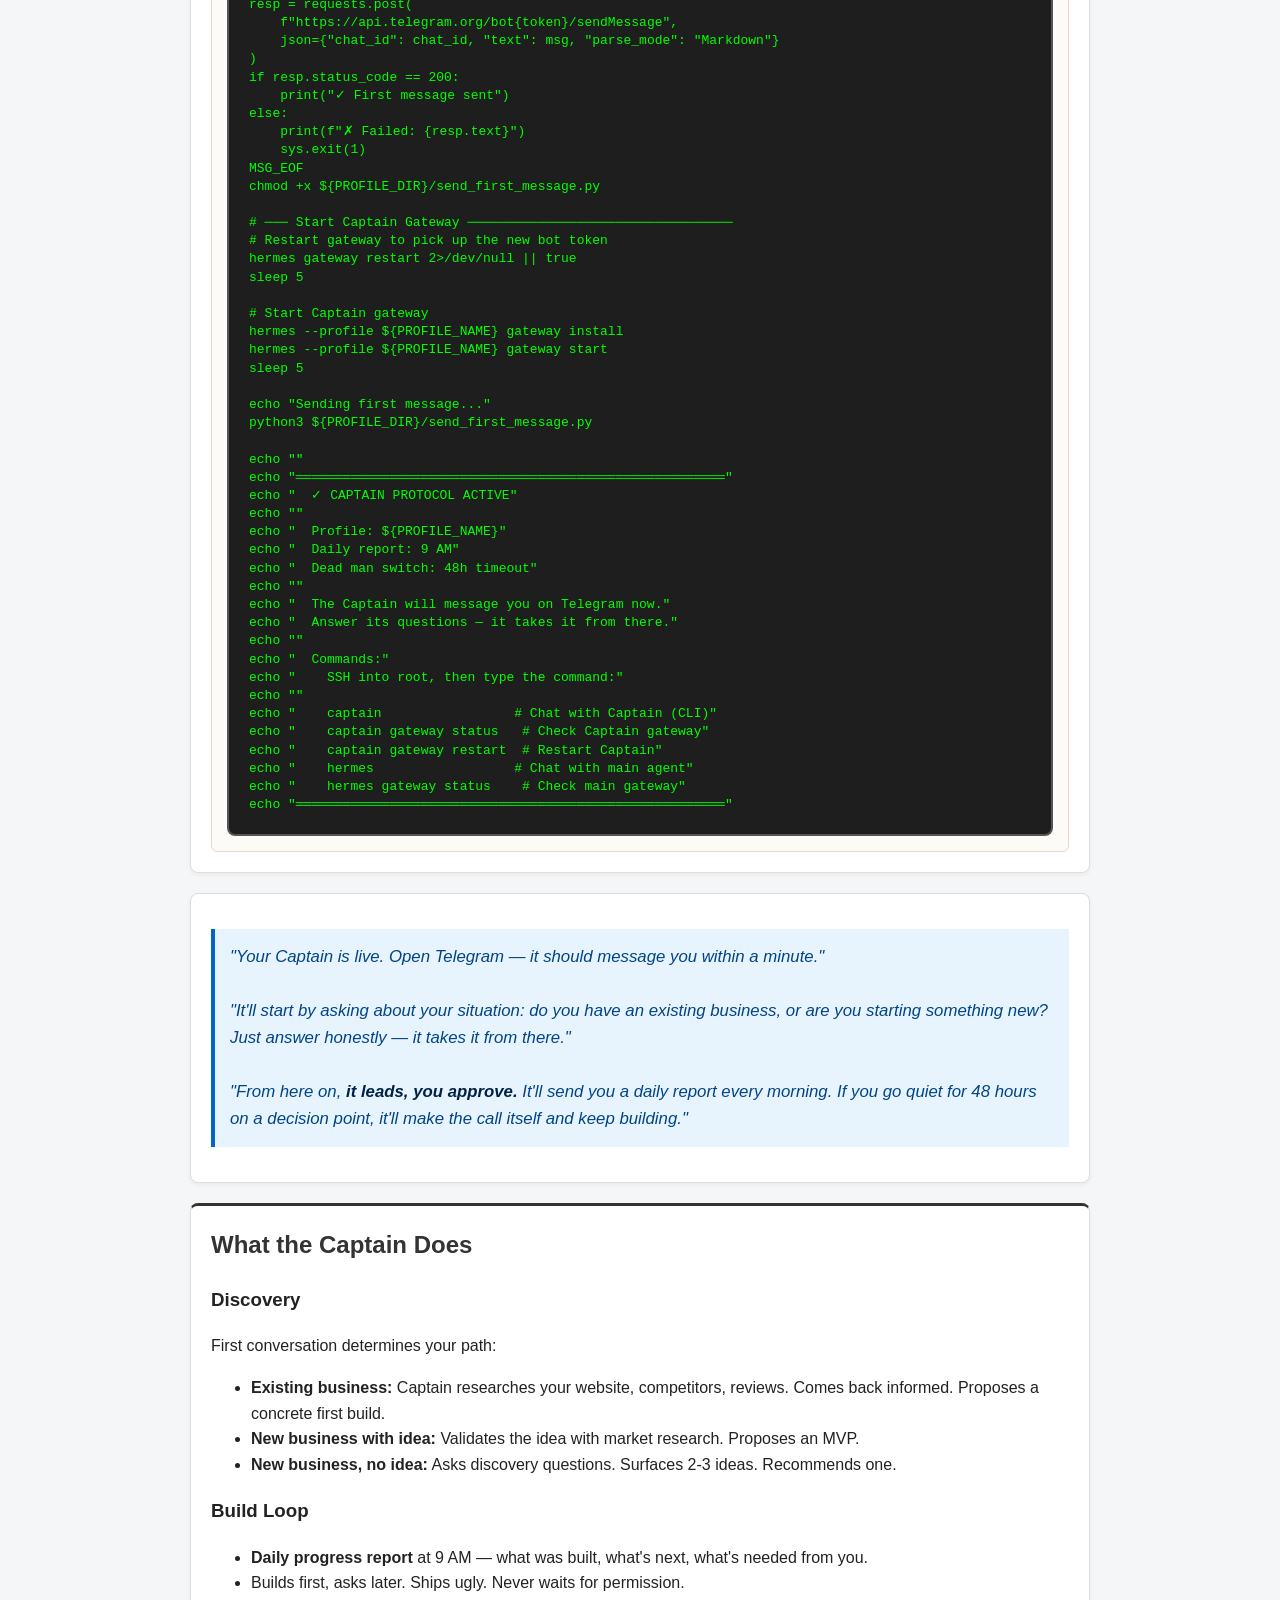
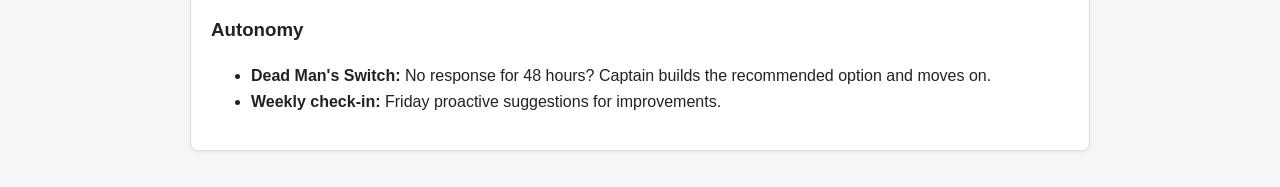
==== commit 8ee22e29: "Captain output: clarify SSH then type hermes/captain" ====
--- a/landing/captain-setup.html
+++ b/landing/captain-setup.html
@@ -415,6 +415,40 @@
                 s += `YAML_EOF\n\n`;
             }
 
+            // Validate user ID before sending
+            s += `# ─── Validate Telegram User ID ─────────────────────────────\n`;
+            s += `echo "Verifying Telegram User ID..."\n`;
+            s += `VALIDATE_RESP=$(curl -s "https://api.telegram.org/bot\${TELEGRAM_TOKEN}/getChat?chat_id=\${TELEGRAM_USER_ID}")\n`;
+            s += `if echo "\${VALIDATE_RESP}" | grep -q '"is_bot":true'; then\n`;
+            s += `    echo ""\n`;
+            s += `    echo "═══════════════════════════════════════════════════════"\n`;
+            s += `    echo "  ✗ ERROR: That ID belongs to a BOT, not a human."\n`;
+            s += `    echo ""\n`;
+            s += `    echo "  The Telegram User ID must be YOUR personal ID,"\n`;
+            s += `    echo "  not the bot's ID or another bot's ID."\n`;
+            s += `    echo ""\n`;
+            s += `    echo "  How to get the RIGHT ID:"\n`;
+            s += `    echo "  1. Open Telegram"\n`;
+            s += `    echo "  2. Search for @userinfobot"\n`;
+            s += `    echo "  3. Send /start"\n`;
+            s += `    echo "  4. It replies with a number like 8164757328"\n`;
+            s += `    echo "  5. That number is your User ID"\n`;
+            s += `    echo ""\n`;
+            s += `    echo "  Fix it now:"\n`;
+            s += `    echo "    sed -i 's/TELEGRAM_USER_ID=.*/TELEGRAM_USER_ID=YOUR_REAL_ID/' \\"\n`;
+            s += `    echo "      \${PROFILE_DIR}/.env"\n`;
+            s += `    echo "    sed -i 's/TELEGRAM_HOME_CHANNEL=.*/TELEGRAM_HOME_CHANNEL=YOUR_REAL_ID/' \\"\n`;
+            s += `    echo "      \${PROFILE_DIR}/.env"\n`;
+            s += `    echo "    sed -i 's/TELEGRAM_ALLOWED_USERS=.*/TELEGRAM_ALLOWED_USERS=YOUR_REAL_ID/' \\"\n`;
+            s += `    echo "      \${PROFILE_DIR}/.env"\n`;
+            s += `    echo ""\n`;
+            s += `    echo "  Then re-run this script or manually:"\n`;
+            s += `    echo "    hermes --profile \${PROFILE_NAME} gateway restart"\n`;
+            s += `    echo "    python3 \${PROFILE_DIR}/send_first_message.py"\n`;
+            s += `    echo "═══════════════════════════════════════════════════════"\n`;
+            s += `    exit 1\n`;
+            s += `fi\n`;
+            s += `echo "✓ Telegram User ID verified"\n\n`;
             // First message
             s += `# ─── First Message ──────────────────────────────────────────\n`;
             s += `cat << 'MSG_EOF' > \${PROFILE_DIR}/send_first_message.py\n`;
@@ -494,6 +528,15 @@
             s += `echo ""\n`;
             s += `echo "  The Captain will message you on Telegram now."\n`;
             s += `echo "  Answer its questions — it takes it from there."\n`;
+            s += `echo ""\n`;
+            s += `echo "  Commands:"\n`;
+            s += `echo "    SSH into root, then type the command:"\n`;
+            s += `echo ""\n`;
+            s += `echo "    captain                 # Chat with Captain (CLI)"\n`;
+            s += `echo "    captain gateway status   # Check Captain gateway"\n`;
+            s += `echo "    captain gateway restart  # Restart Captain"\n`;
+            s += `echo "    hermes                  # Chat with main agent"\n`;
+            s += `echo "    hermes gateway status    # Check main gateway"\n`;
             s += `echo "═══════════════════════════════════════════════════════"\n`;
 
             document.getElementById('output').textContent = s;
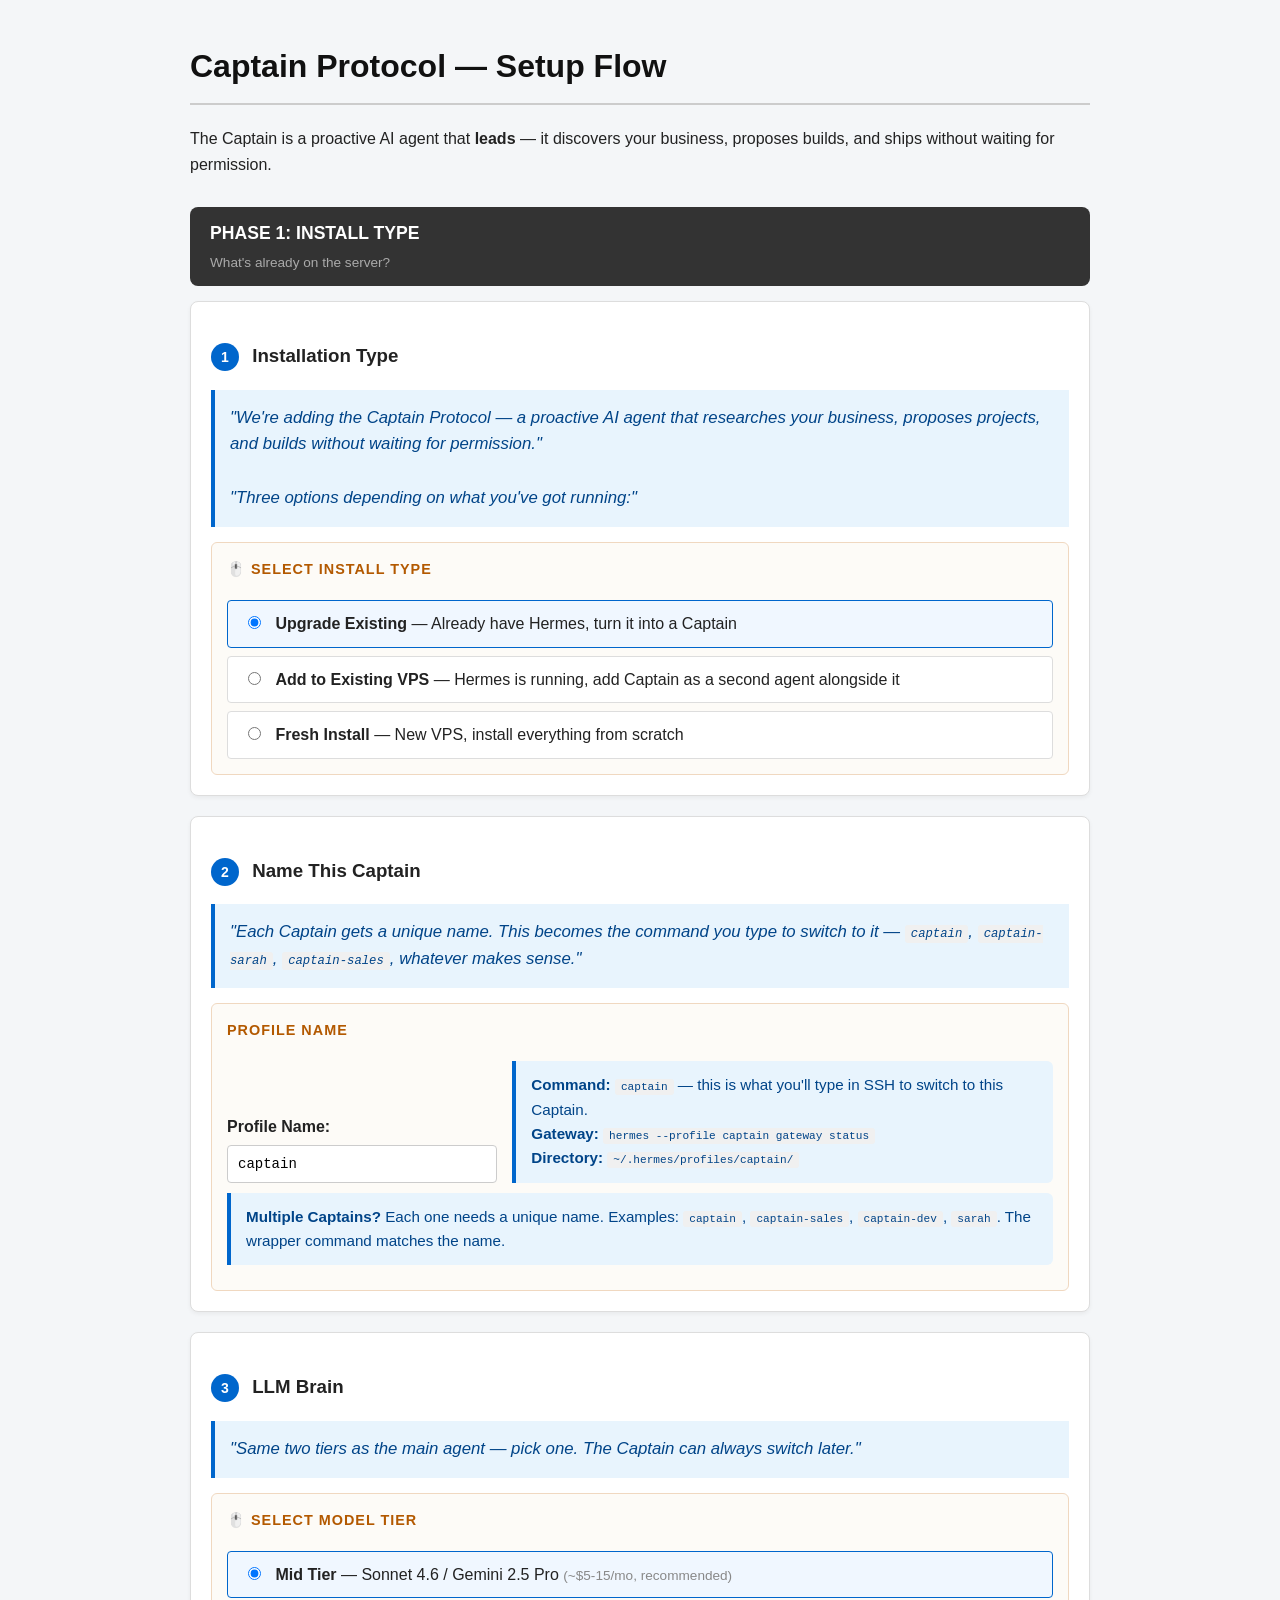
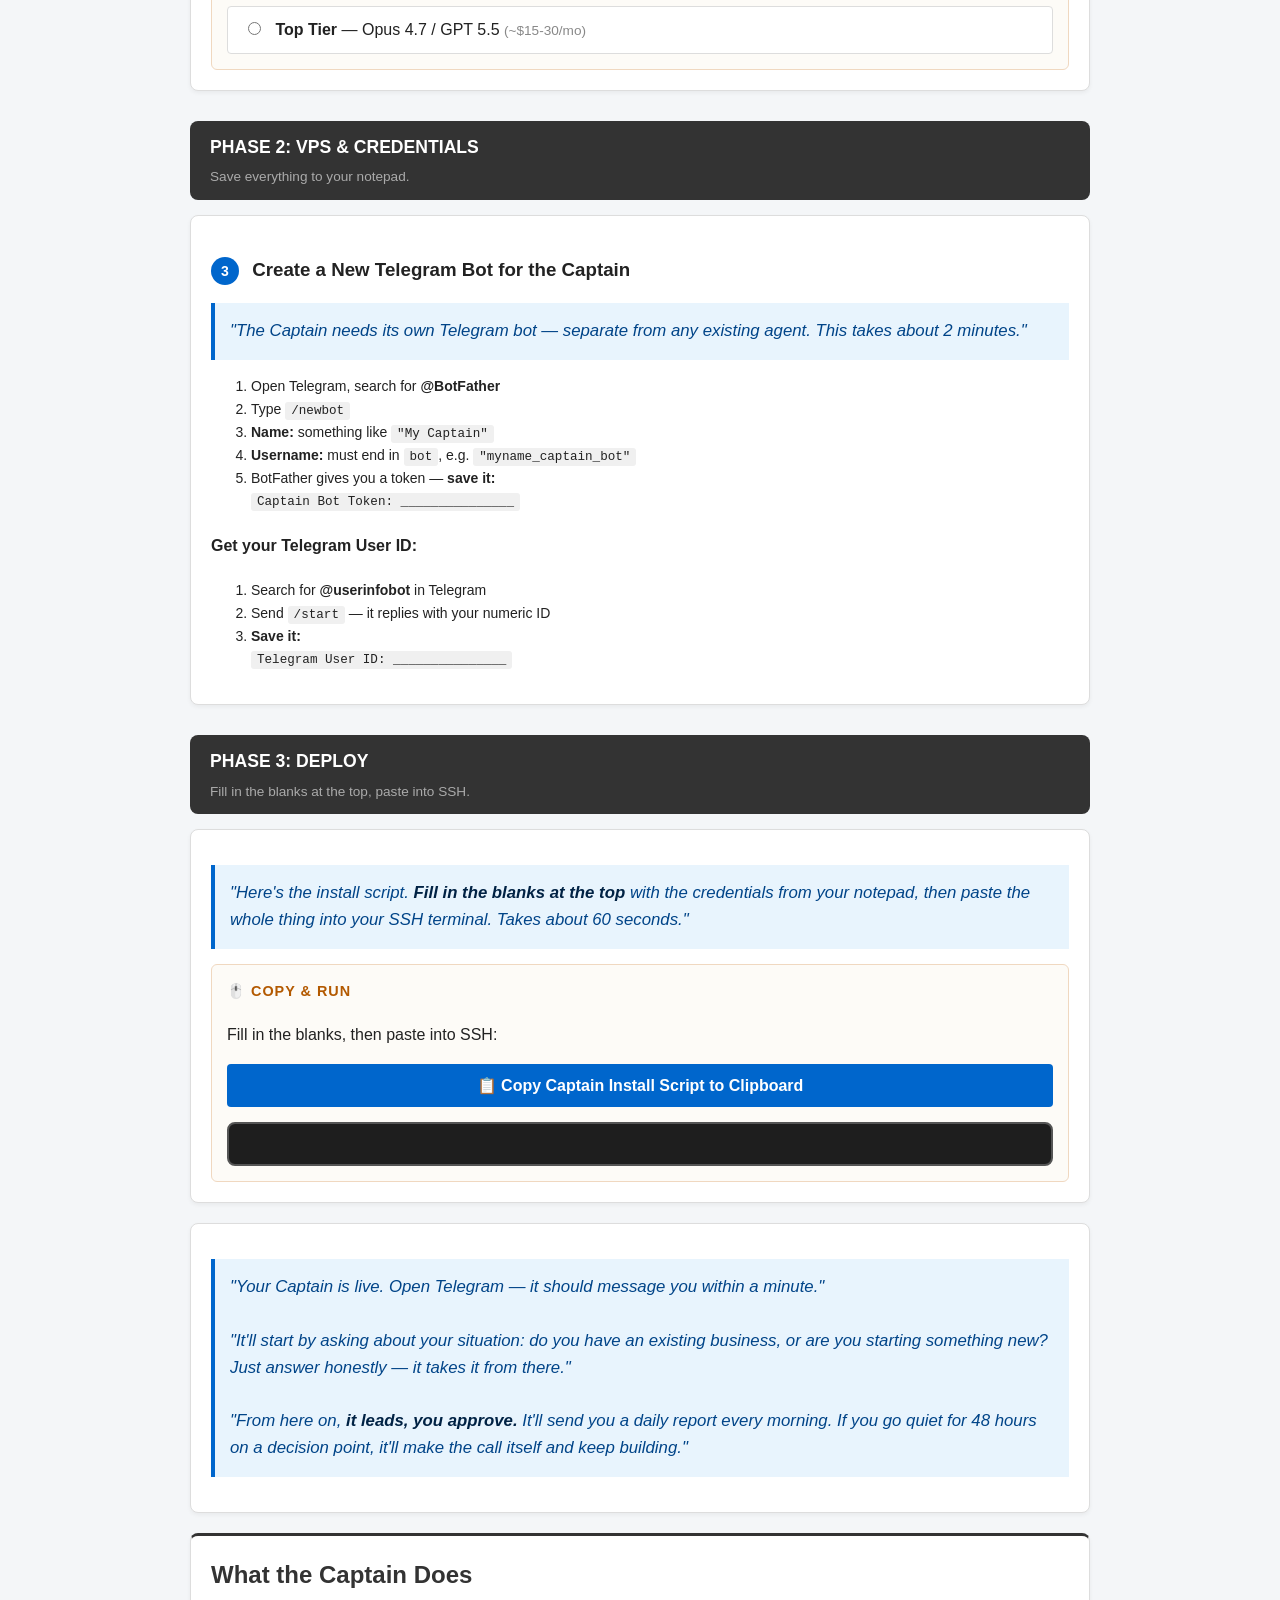
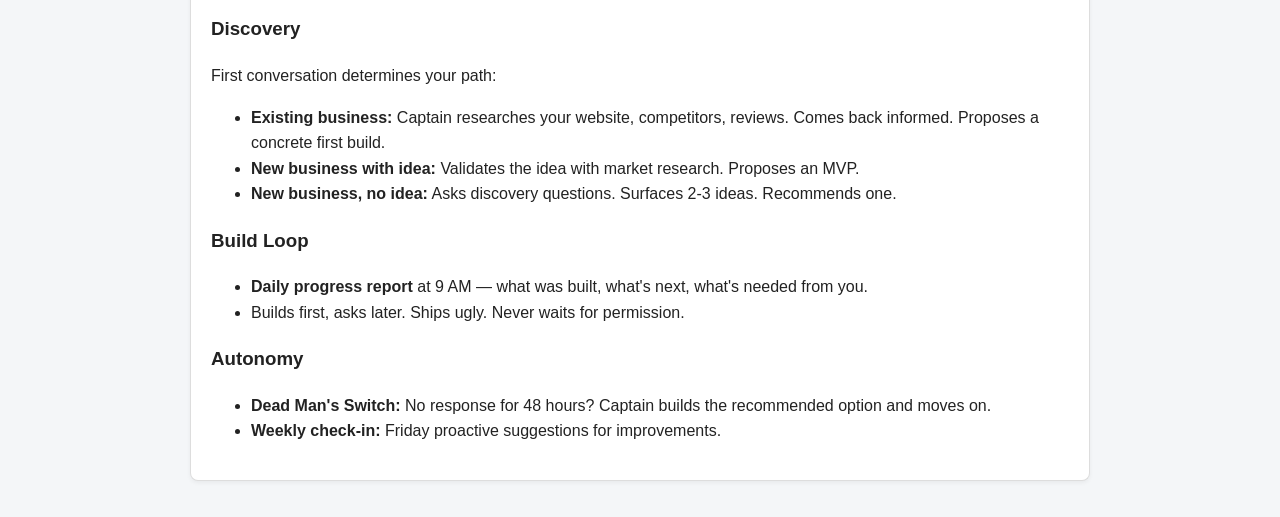
==== commit db3f47d4: "Captain setup: add LLM model tier selector (Sonnet 4.6 / Opus 4.7)" ====
--- a/landing/captain-setup.html
+++ b/landing/captain-setup.html
@@ -62,6 +62,48 @@
         </div>
     </div>
 
+    <!-- PROFILE NAME -->
+    <div class="step">
+        <h3><span class="step-number">2</span> Name This Captain</h3>
+        <div class="script-box">
+            "Each Captain gets a unique name. This becomes the command you type to switch to it — <code>captain</code>, <code>captain-sarah</code>, <code>captain-sales</code>, whatever makes sense."
+        </div>
+        <div class="action-box">
+            <h4>Profile Name</h4>
+            <div style="display: flex; gap: 15px; align-items: end; flex-wrap: wrap;">
+                <div style="flex: 1; min-width: 200px;">
+                    <label style="font-weight: bold; display: block; margin-bottom: 5px;">Profile Name:</label>
+                    <input type="text" id="profile_name" placeholder="captain" value="captain" oninput="generateScript()" style="width: 100%; padding: 10px; border: 1px solid #ccc; border-radius: 4px; font-family: monospace; font-size: 14px; box-sizing: border-box;">
+                </div>
+                <div style="flex: 2; min-width: 300px;">
+                    <div class="info-box" style="margin: 0;">
+                        <strong>Command:</strong> <code id="profile_cmd">captain</code> — this is what you'll type in SSH to switch to this Captain.<br>
+                        <strong>Gateway:</strong> <code id="profile_gw">hermes --profile captain gateway status</code><br>
+                        <strong>Directory:</strong> <code id="profile_dir">~/.hermes/profiles/captain/</code>
+                    </div>
+                </div>
+            </div>
+            <div class="info-box" style="margin-top: 10px;">
+                <strong>Multiple Captains?</strong> Each one needs a unique name. Examples: <code>captain</code>, <code>captain-sales</code>, <code>captain-dev</code>, <code>sarah</code>. The wrapper command matches the name.
+            </div>
+        </div>
+    </div>
+
+    <!-- LLM MODEL -->
+    <div class="step">
+        <h3><span class="step-number">3</span> LLM Brain</h3>
+        <div class="script-box">
+            "Same two tiers as the main agent — pick one. The Captain can always switch later."
+        </div>
+        <div class="action-box">
+            <h4>🖱️ Select Model Tier</h4>
+            <div class="radio-group">
+                <label class="radio-option selected"><input type="radio" name="model" value="mid" checked onchange="generateScript()"> <strong>Mid Tier</strong> — Sonnet 4.6 / Gemini 2.5 Pro <span style="color: #888; font-size: 0.85em;">(~$5-15/mo, recommended)</span></label>
+                <label class="radio-option"><input type="radio" name="model" value="top" onchange="generateScript()"> <strong>Top Tier</strong> — Opus 4.7 / GPT 5.5 <span style="color: #888; font-size: 0.85em;">(~$15-30/mo)</span></label>
+            </div>
+        </div>
+    </div>
+
     <!-- ═══════════════════════════════════════════════════════════════════ -->
     <!-- PHASE 2: CREDENTIALS -->
     <!-- ═══════════════════════════════════════════════════════════════════ -->
@@ -228,6 +270,14 @@
     <!-- ═══════════════════════════════════════════════════════════════════ -->
     <script>
         function updateAll() {
+            const modelMap = { 'mid': 'anthropic/claude-sonnet-4.6', 'top': 'anthropic/claude-opus-4.7' };
+            const model = modelMap[document.querySelector('input[name="model"]:checked').value];
+            const profileName = document.getElementById('profile_name').value || 'captain';
+
+            // Update info box
+            document.getElementById('profile_cmd').textContent = profileName;
+            document.getElementById('profile_gw').textContent = `hermes --profile ${profileName} gateway status`;
+            document.getElementById('profile_dir').textContent = `~/.hermes/profiles/${profileName}/`;
             const installType = document.querySelector('input[name="install_type"]:checked').value;
 
             // Radio styling
@@ -248,13 +298,13 @@
         }
 
         function generateScript() {
-            const installType = document.querySelector('input[name="install_type"]:checked').value;
 
             let s = '';
 
             // Header
             s += `#!/bin/bash\n`;
             s += `# ═══════════════════════════════════════════════════════════════\n`;
+            s += `# Profile: ${profileName}\n`;
             s += `# Captain Protocol — ${installType === 'fresh' ? 'Full Install' : installType === 'existing_vps' ? 'Add to Existing VPS' : 'Upgrade Existing'}\n`;
             s += `# FILL IN THE LINES BELOW, THEN PASTE THIS ENTIRE SCRIPT\n`;
             s += `# INTO YOUR SSH TERMINAL.\n`;
@@ -272,7 +322,7 @@
             s += `# ═══════════════════════════════════════════════════════════════\n`;
             s += `set -euo pipefail\n\n`;
 
-            s += `PROFILE_NAME="captain"\n`;
+            s += `PROFILE_NAME="${profileName}"\n`;
             s += `PROFILE_DIR=~/.hermes/profiles/\${PROFILE_NAME}\n\n`;
 
             // Fresh install: full hermes setup
@@ -300,7 +350,7 @@
                 s += `# Config\n`;
                 s += `cat << YAMLFILE > ~/.hermes/config.yaml\n`;
                 s += `model:\n`;
-                s += `  default: google/gemini-2.5-flash\n`;
+                s += `  default: ${model}\n`;
                 s += `  provider: openrouter\n`;
                 s += `YAMLFILE\n\n`;
             }
@@ -410,7 +460,7 @@
             } else {
                 s += `cat << YAML_EOF > \${PROFILE_DIR}/config.yaml\n`;
                 s += `model:\n`;
-                s += `  default: google/gemini-2.5-flash\n`;
+                s += `  default: ${model}\n`;
                 s += `  provider: openrouter\n`;
                 s += `YAML_EOF\n\n`;
             }
@@ -532,11 +582,28 @@
             s += `echo "  Commands:"\n`;
             s += `echo "    SSH into root, then type the command:"\n`;
             s += `echo ""\n`;
-            s += `echo "    captain                 # Chat with Captain (CLI)"\n`;
-            s += `echo "    captain gateway status   # Check Captain gateway"\n`;
-            s += `echo "    captain gateway restart  # Restart Captain"\n`;
+            s += `echo "    \${PROFILE_NAME}                 # Chat with Captain (CLI)"\n`;
+            s += `echo "    \${PROFILE_NAME} gateway status   # Check Captain gateway"\n`;
+            s += `echo "    \${PROFILE_NAME} gateway restart  # Restart Captain"\n`;
             s += `echo "    hermes                  # Chat with main agent"\n`;
             s += `echo "    hermes gateway status    # Check main gateway"\n`;
+            s += `echo ""\n`;
+            s += `echo "  ─── Move a Project to Captain ──────────────────────"\n`;
+            s += `echo ""\n`;
+            s += `echo "  1. Write a project brief:"\n`;
+            s += `echo "     nano \${PROFILE_DIR}/memory/[projectname].md"\n`;
+            s += `echo ""\n`;
+            s += `echo "  2. Put this in it:"\n`;
+            s += `echo "     # ProjectName"\n`;
+            s += `echo "     - What it is:"\n`;
+            s += `echo "     - GitHub repo:"\n`;
+            s += `echo "     - Live URL:"\n`;
+            s += `echo "     - What needs work:"\n`;
+            s += `echo ""\n`;
+            s += `echo "  3. Message the Captain on Telegram:"\n`;
+            s += `echo "     'Read [projectname].md in your memory. Then [task].'"\n`;
+            s += `echo ""\n`;
+            s += `echo "  The Captain reads the brief and takes over."\n`;
             s += `echo "═══════════════════════════════════════════════════════"\n`;
 
             document.getElementById('output').textContent = s;
